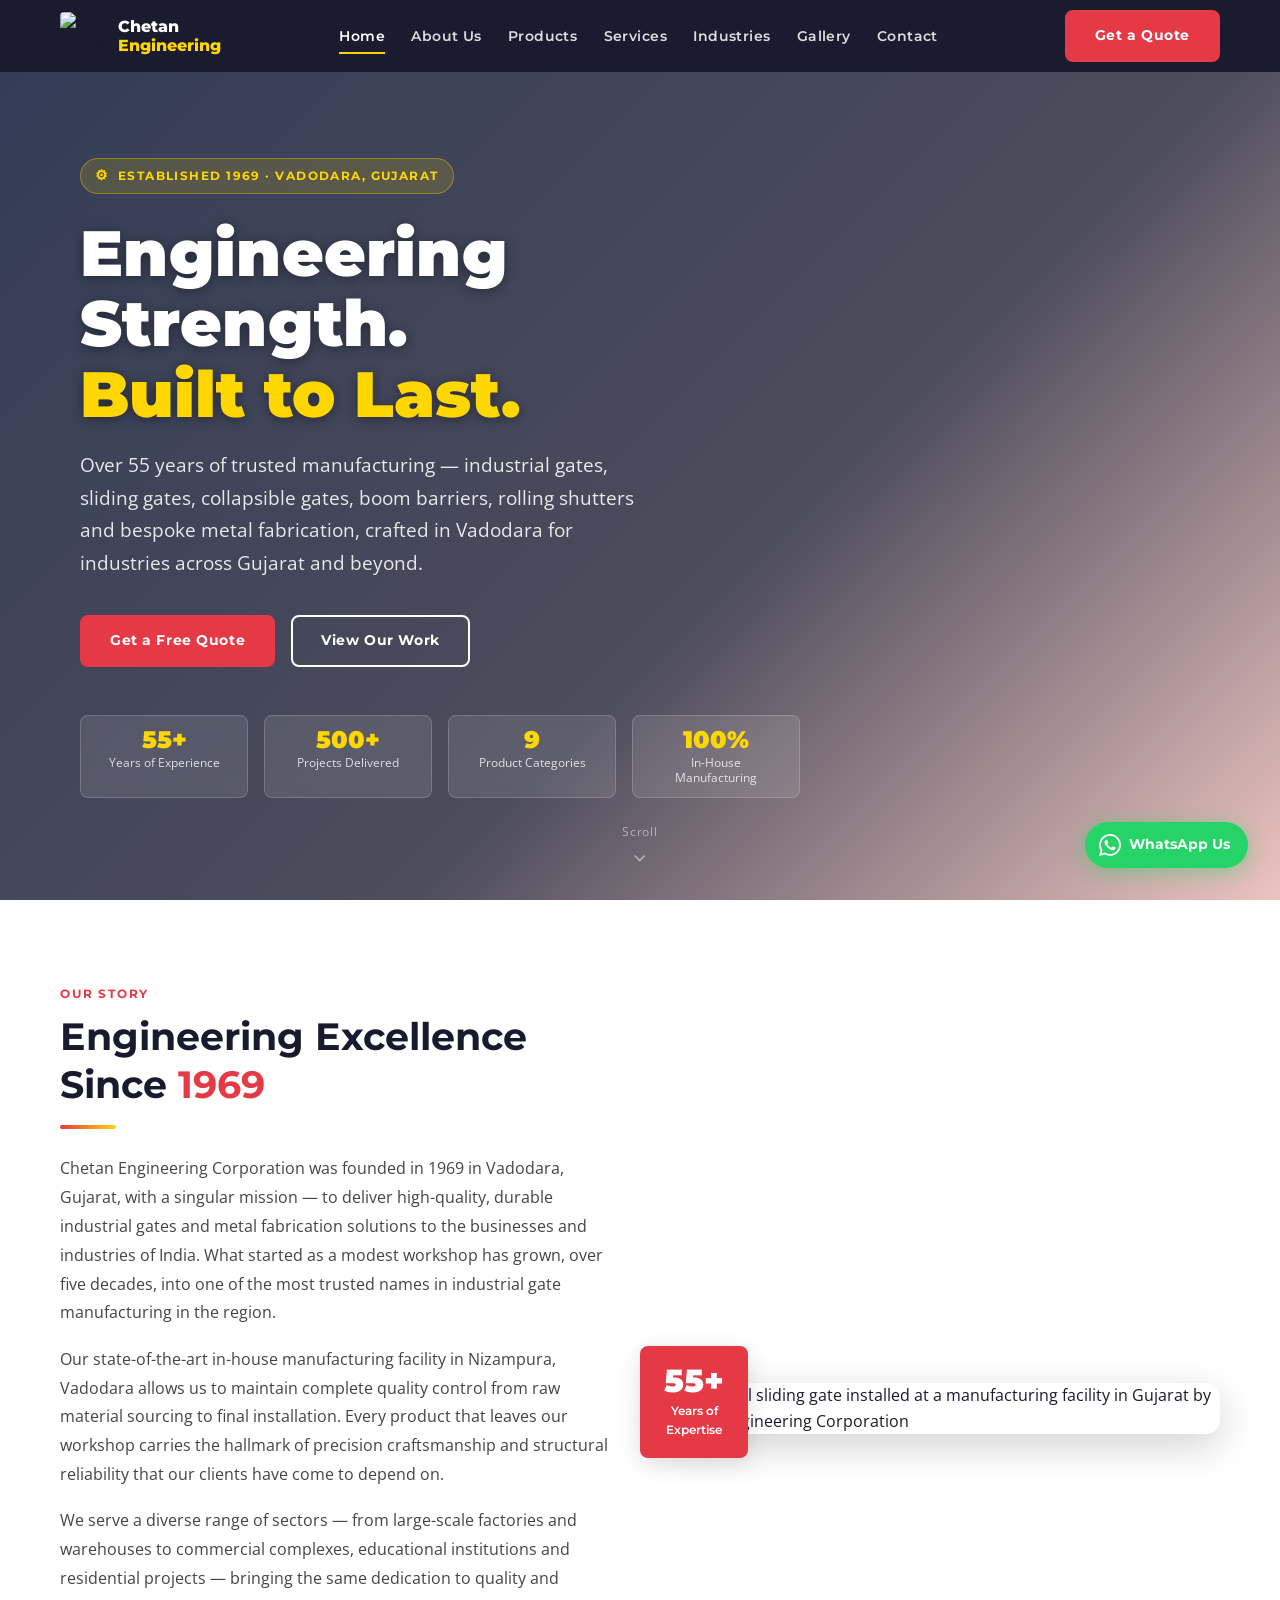
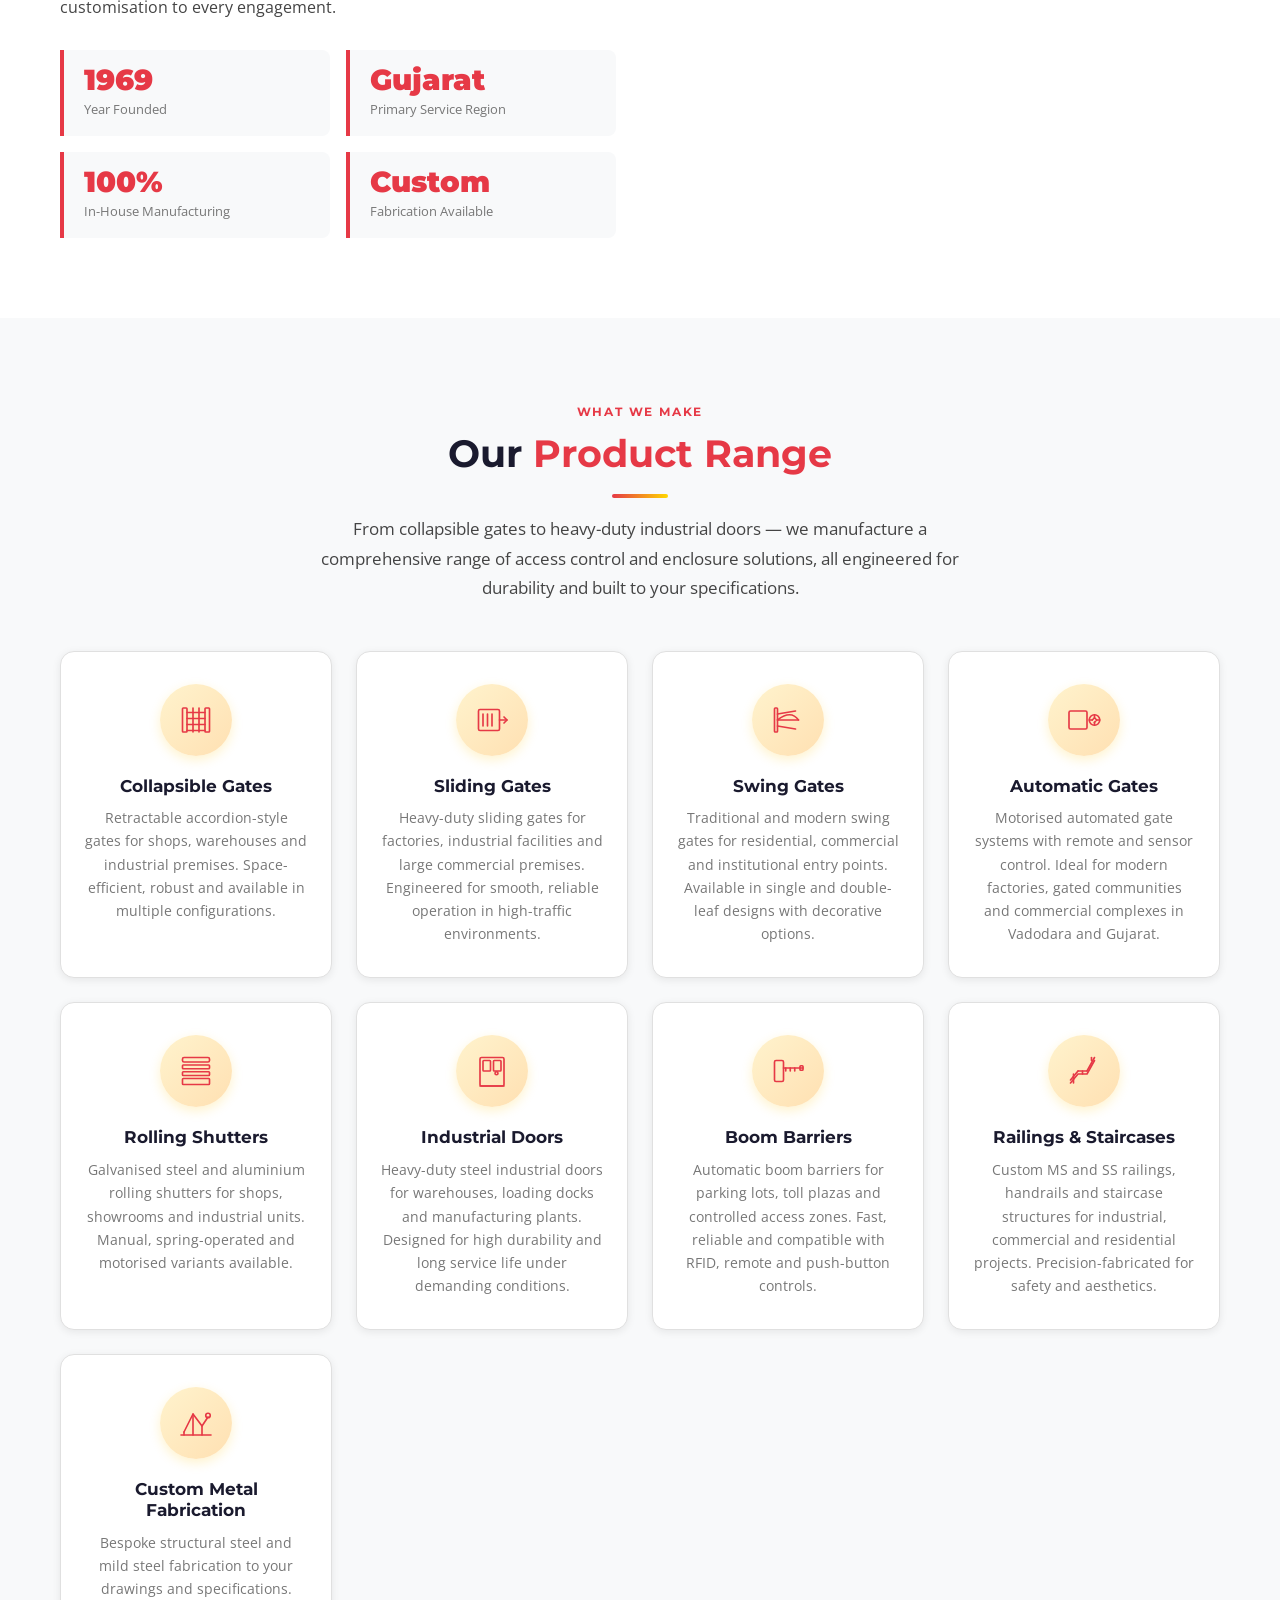
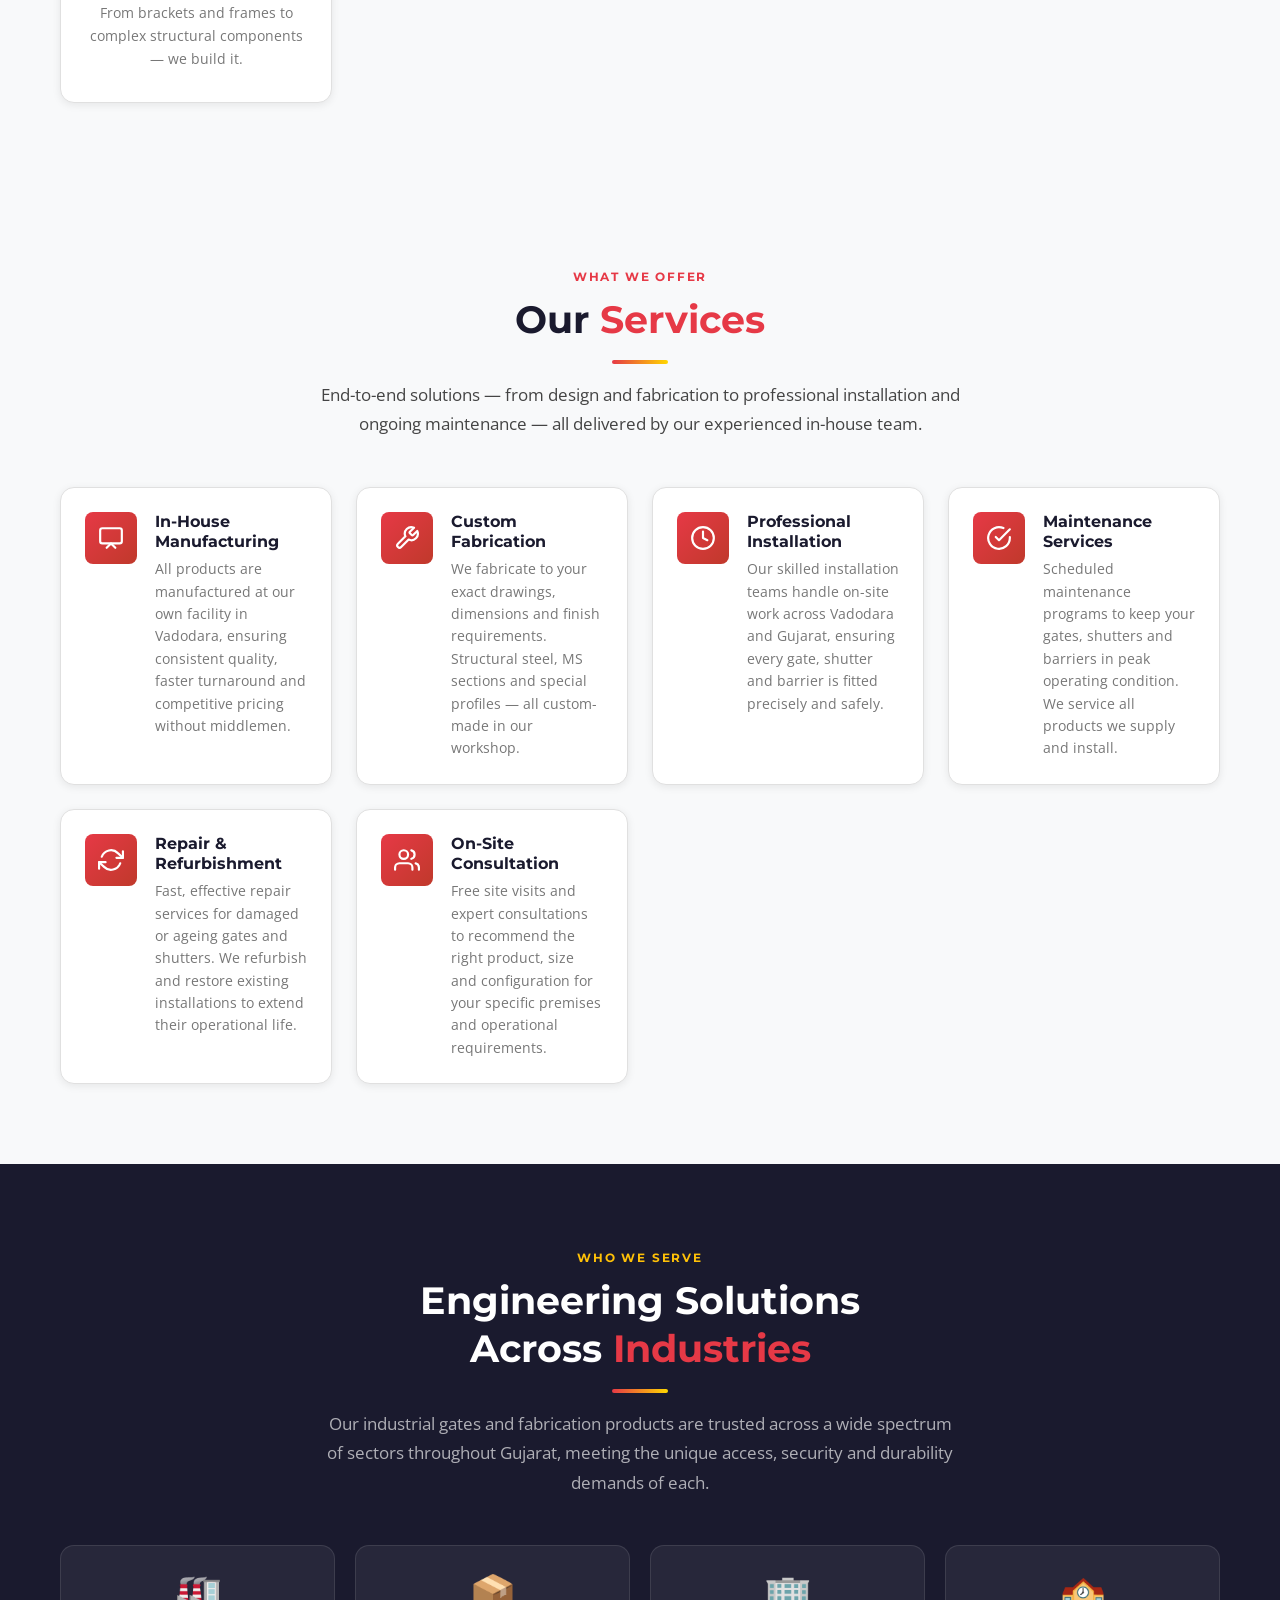
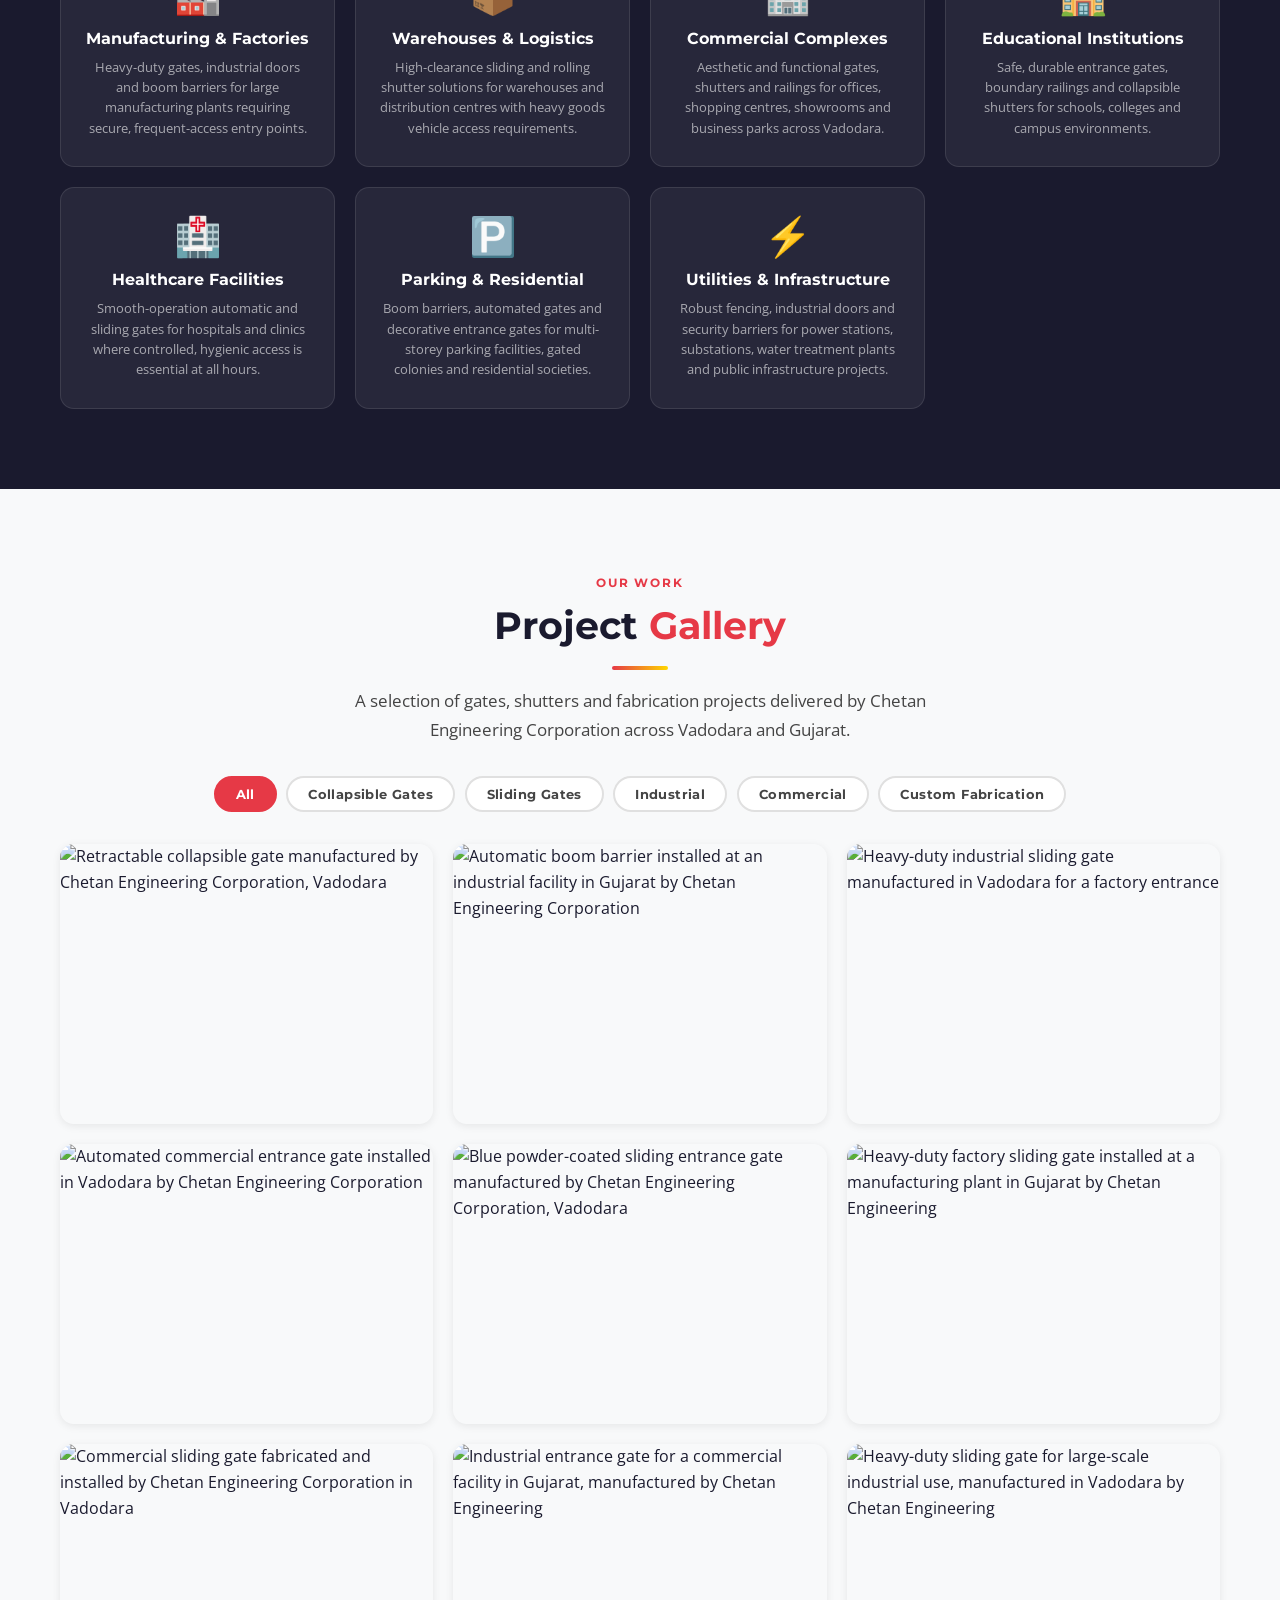
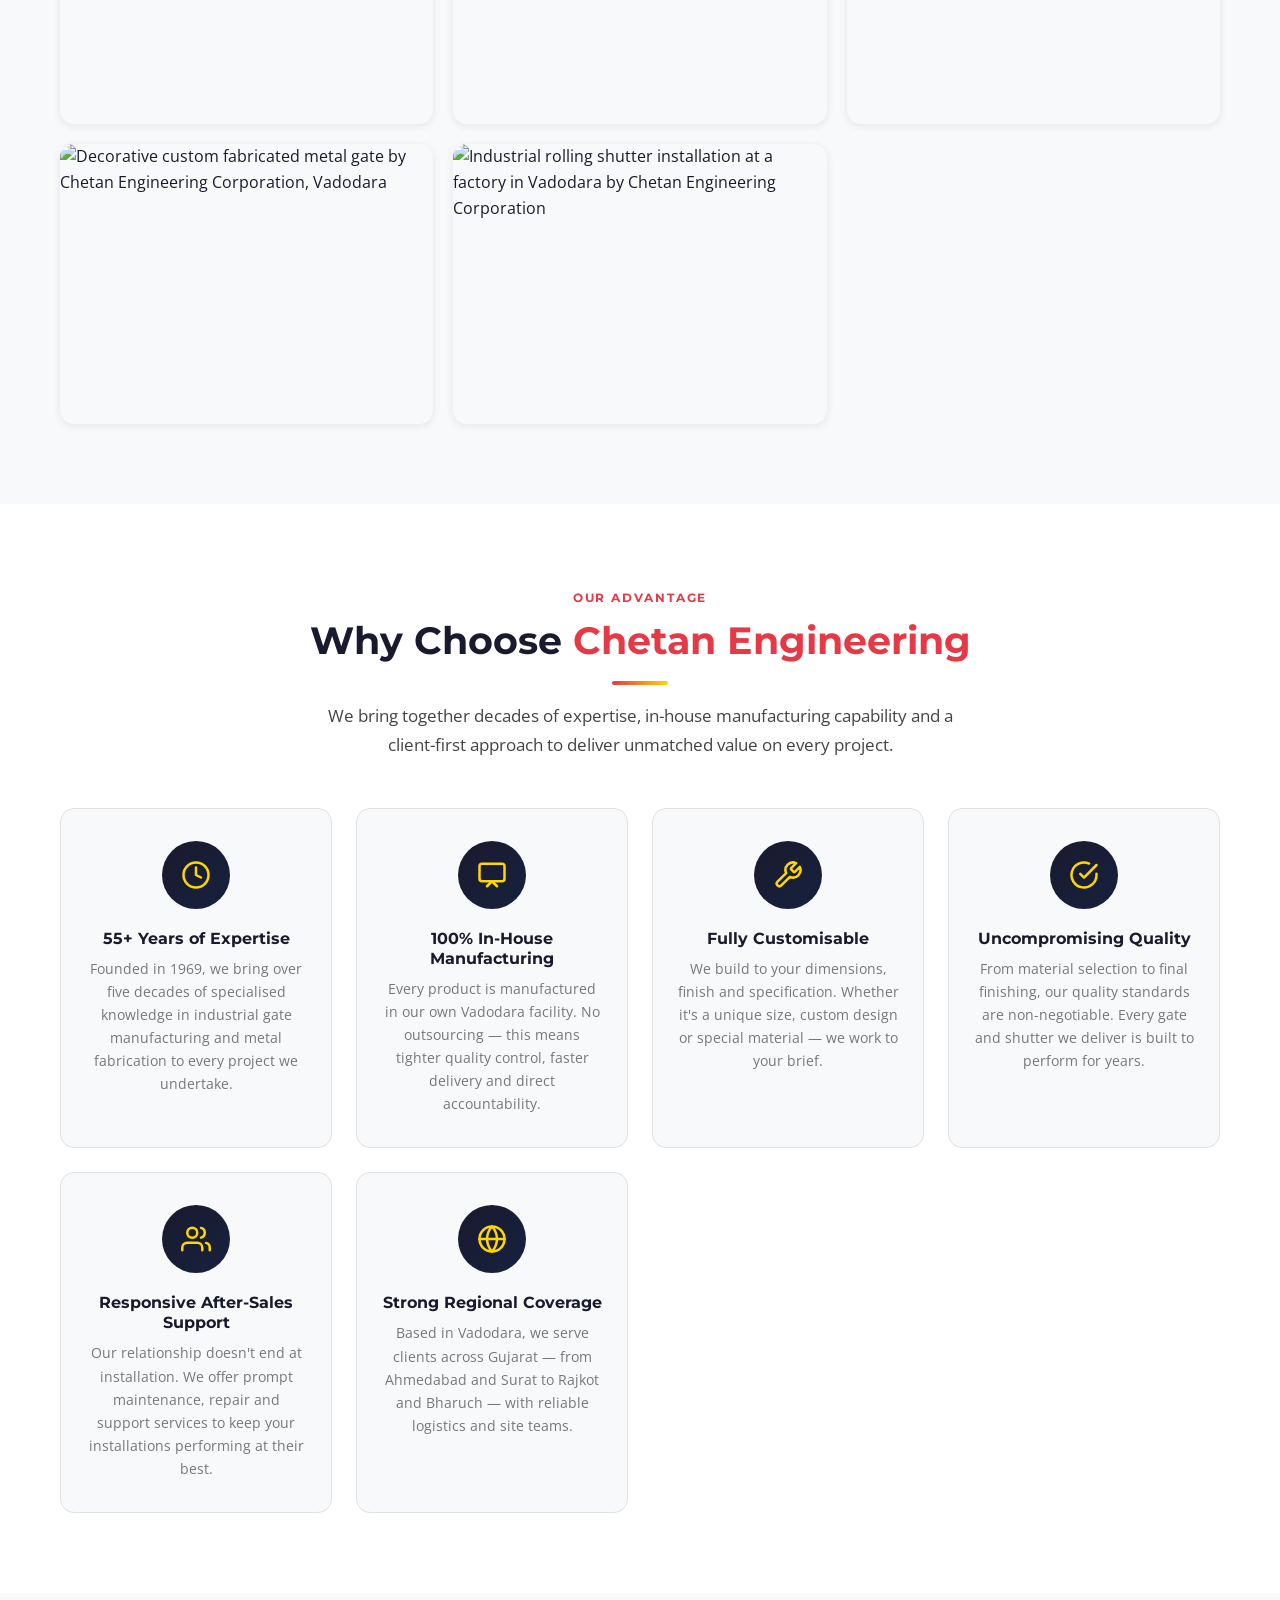
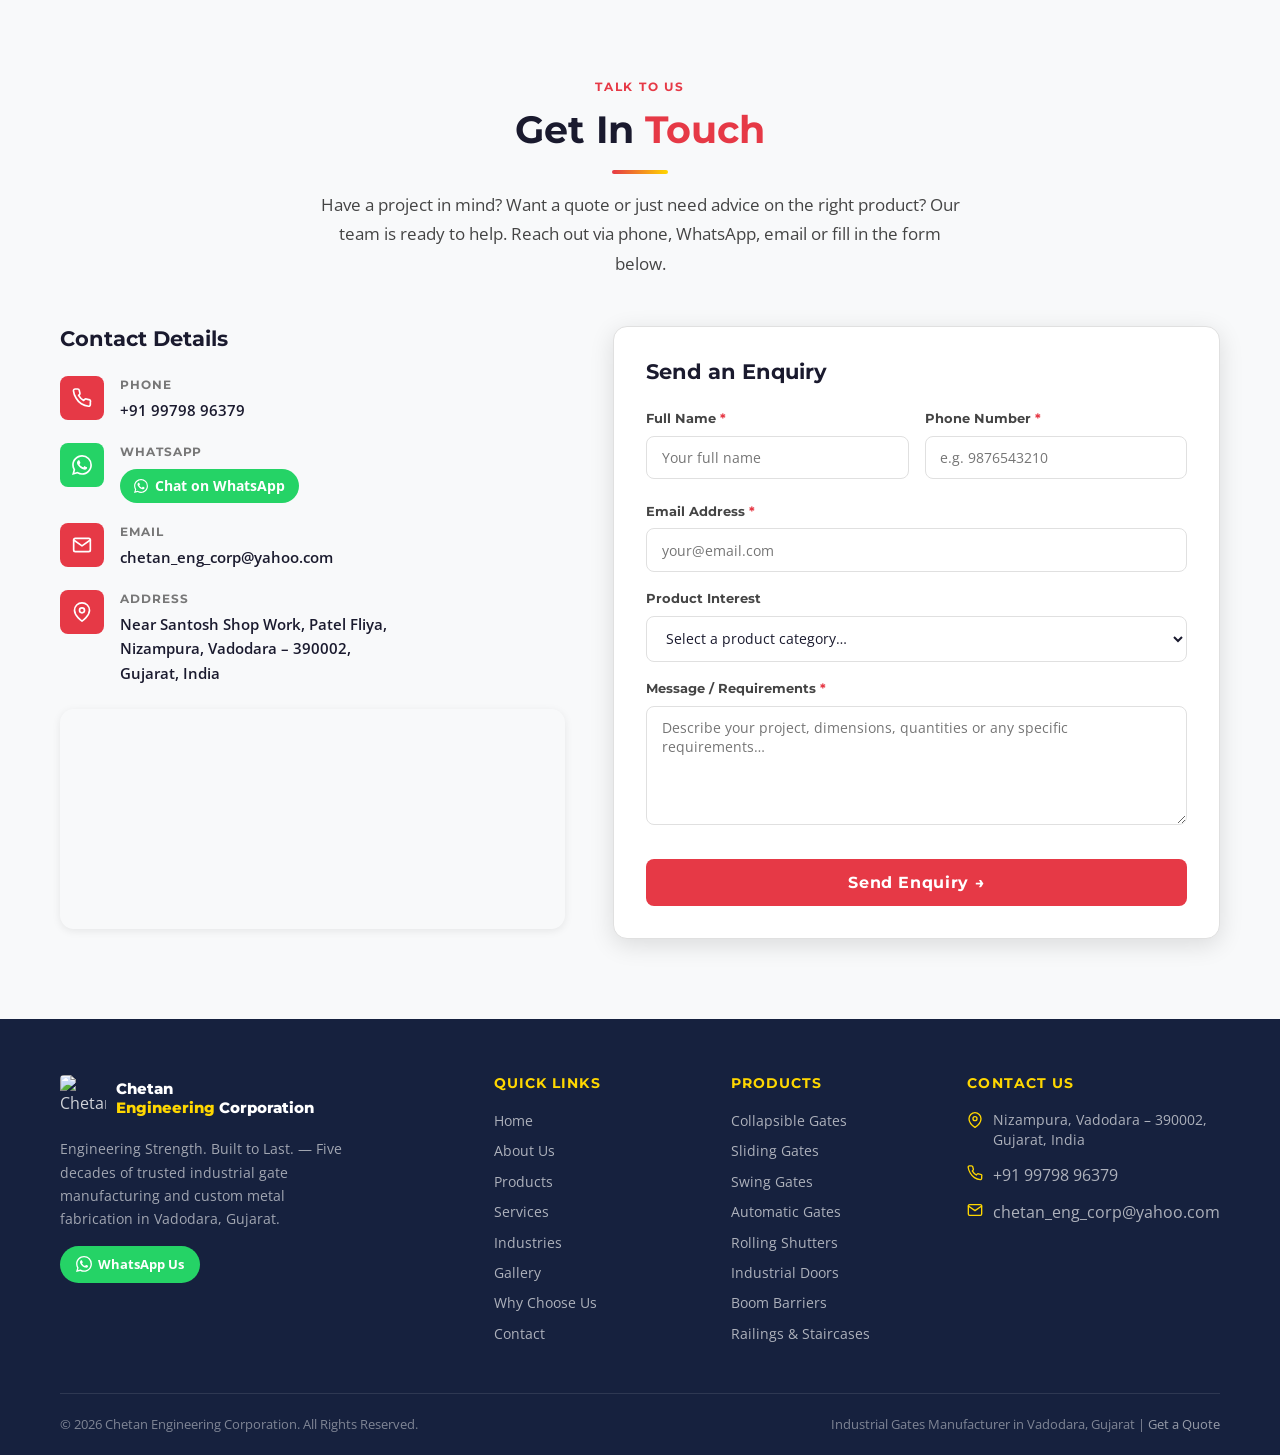
==== index.html @ fd72be56 "Add files via upload" ====
<!DOCTYPE html>
<html lang="en">

<head>
  <meta charset="UTF-8">
  <meta name="viewport" content="width=device-width, initial-scale=1.0">
  <meta http-equiv="X-UA-Compatible" content="IE=edge">

  <!-- Primary SEO -->
  <title>Chetan Engineering Corporation | Industrial Gates Manufacturer in Vadodara, Gujarat</title>
  <meta name="description"
    content="Chetan Engineering Corporation – 55+ years of manufacturing industrial gates, sliding gates, collapsible gates, boom barriers, rolling shutters and custom metal fabrication in Vadodara, Gujarat. Call 9979896379.">
  <meta name="keywords"
    content="Industrial Gates Manufacturer in Vadodara, Sliding Gates Manufacturer in Gujarat, Collapsible Gates Manufacturer, Automatic Gates in Vadodara, Boom Barrier Manufacturer, Metal Fabrication in Vadodara, Rolling Shutter Manufacturer Vadodara, Industrial Door Manufacturer Gujarat, Swing Gate Manufacturer Vadodara">
  <meta name="author" content="Chetan Engineering Corporation">
  <meta name="robots" content="index, follow">
  <meta name="geo.region" content="IN-GJ">
  <meta name="geo.placename" content="Vadodara, Gujarat, India">
  <link rel="canonical" href="https://www.chetanengineering.com/">

  <!-- Open Graph / Social -->
  <meta property="og:type" content="website">
  <meta property="og:url" content="https://www.chetanengineering.com/">
  <meta property="og:title"
    content="Chetan Engineering Corporation | Industrial Gates &amp; Metal Fabrication in Vadodara">
  <meta property="og:description"
    content="55+ years manufacturing industrial gates, sliding gates, collapsible gates, boom barriers and custom fabrication in Vadodara, Gujarat.">
  <meta property="og:image" content="https://www.chetanengineering.com/assets/gallery/03_industrial_sliding_gate.jpg">
  <meta property="og:site_name" content="Chetan Engineering Corporation">
  <meta property="og:locale" content="en_IN">
  <meta name="twitter:card" content="summary_large_image">
  <meta name="twitter:title" content="Chetan Engineering Corporation – Industrial Gates Vadodara">
  <meta name="twitter:description"
    content="55+ years manufacturing industrial gates & custom metal fabrication in Vadodara, Gujarat.">
  <meta name="twitter:image" content="https://www.chetanengineering.com/assets/gallery/03_industrial_sliding_gate.jpg">

  <!-- Favicon -->
  <link rel="icon" type="image/jpeg" href="assets/logo.jpeg">
  <link rel="apple-touch-icon" href="assets/logo.jpeg">

  <!-- Google Fonts -->
  <link rel="preconnect" href="https://fonts.googleapis.com">
  <link rel="preconnect" href="https://fonts.gstatic.com" crossorigin>
  <link
    href="https://fonts.googleapis.com/css2?family=Montserrat:wght@600;700;800;900&family=Open+Sans:wght@400;500;600&display=swap"
    rel="stylesheet">

  <!-- Stylesheet -->
  <link rel="stylesheet" href="styles.css">

  <!-- Local Business JSON-LD Schema -->
  <script type="application/ld+json">
  {
    "@context": "https://schema.org",
    "@type": "LocalBusiness",
    "name": "Chetan Engineering Corporation",
    "url": "https://www.chetanengineering.com",
    "logo": "https://www.chetanengineering.com/assets/logo.jpeg",
    "image": "https://www.chetanengineering.com/assets/gallery/03_industrial_sliding_gate.jpg",
    "description": "Manufacturer of industrial gates, sliding gates, collapsible gates, boom barriers, rolling shutters and custom metal fabrication in Vadodara, Gujarat. Over 55 years of engineering excellence.",
    "telephone": "+919979896379",
    "email": "chetan_eng_corp@yahoo.com",
    "foundingDate": "1969",
    "address": {
      "@type": "PostalAddress",
      "streetAddress": "Near Santosh Shop Work, Patel Fliya, Nizampura",
      "addressLocality": "Vadodara",
      "addressRegion": "Gujarat",
      "postalCode": "390002",
      "addressCountry": "IN"
    },
    "geo": {
      "@type": "GeoCoordinates",
      "latitude": "22.3372",
      "longitude": "73.1942"
    },
    "openingHoursSpecification": {
      "@type": "OpeningHoursSpecification",
      "dayOfWeek": ["Monday","Tuesday","Wednesday","Thursday","Friday","Saturday"],
      "opens": "09:00",
      "closes": "19:00"
    },
    "sameAs": [],
    "hasMap": "https://maps.google.com/?q=Nizampura+Vadodara+Gujarat",
    "priceRange": "₹₹",
    "currenciesAccepted": "INR",
    "paymentAccepted": "Cash, Bank Transfer",
    "areaServed": {
      "@type": "State",
      "name": "Gujarat"
    },
    "keywords": "industrial gates, sliding gates, collapsible gates, boom barriers, rolling shutters, metal fabrication, Vadodara"
  }
  </script>
</head>

<body>

  <!-- ═══════════════════════════════════════════════════════
       NAVBAR
  ═══════════════════════════════════════════════════════ -->
  <nav id="navbar" role="navigation" aria-label="Main navigation">
    <div class="container nav-inner">
      <!-- Logo -->
      <a href="#hero" class="nav-logo" aria-label="Chetan Engineering Corporation – Home">
        <img src="assets/logo.jpeg" alt="Chetan Engineering Corporation Logo" width="48" height="48">
        <span class="nav-logo-text">Chetan<br><span>Engineering</span></span>
      </a>

      <!-- Desktop nav links -->
      <ul class="nav-links" role="list">
        <li><a href="#hero">Home</a></li>
        <li><a href="#about">About Us</a></li>
        <li><a href="#products">Products</a></li>
        <li><a href="#services">Services</a></li>
        <li><a href="#industries">Industries</a></li>
        <li><a href="#gallery">Gallery</a></li>
        <li><a href="#contact">Contact</a></li>
      </ul>

      <!-- CTA + hamburger -->
      <div class="nav-cta">
        <a href="#contact" class="btn btn-primary">Get a Quote</a>
      </div>
      <button class="hamburger" id="hamburger" aria-label="Toggle mobile menu" aria-expanded="false"
        aria-controls="mobile-nav">
        <span></span><span></span><span></span>
      </button>
    </div>
  </nav>

  <!-- Mobile Nav Overlay -->
  <div id="mobile-nav" role="dialog" aria-modal="true" aria-label="Mobile navigation">
    <ul class="nav-links" role="list">
      <li><a href="#hero">Home</a></li>
      <li><a href="#about">About Us</a></li>
      <li><a href="#products">Products</a></li>
      <li><a href="#services">Services</a></li>
      <li><a href="#industries">Industries</a></li>
      <li><a href="#gallery">Gallery</a></li>
      <li><a href="#contact">Contact</a></li>
    </ul>
    <div class="nav-cta">
      <a href="#contact" class="btn btn-primary">Get a Quote</a>
    </div>
  </div>

  <!-- ═══════════════════════════════════════════════════════
       HERO
  ═══════════════════════════════════════════════════════ -->
  <section id="hero" aria-label="Hero banner">
    <div class="hero-bg" role="img" aria-label="Industrial sliding gate manufactured by Chetan Engineering Corporation">
    </div>
    <div class="hero-overlay" aria-hidden="true"></div>
    <div class="container">
      <div class="hero-content">
        <span class="hero-badge">Established 1969 · Vadodara, Gujarat</span>
        <h1 class="hero-title">
          Engineering Strength.<br><span>Built to Last.</span>
        </h1>
        <p class="hero-subtitle">
          Over 55 years of trusted manufacturing — industrial gates, sliding gates, collapsible gates, boom barriers,
          rolling shutters and bespoke metal fabrication, crafted in Vadodara for industries across Gujarat and beyond.
        </p>
        <div class="hero-ctas">
          <a href="#contact" class="btn btn-primary">Get a Free Quote</a>
          <a href="#gallery" class="btn btn-outline">View Our Work</a>
        </div>
        <div class="hero-trust">
          <div class="trust-item">
            <div class="trust-num">55+</div>
            <div class="trust-label">Years of Experience</div>
          </div>
          <div class="trust-item">
            <div class="trust-num">500+</div>
            <div class="trust-label">Projects Delivered</div>
          </div>
          <div class="trust-item">
            <div class="trust-num">9</div>
            <div class="trust-label">Product Categories</div>
          </div>
          <div class="trust-item">
            <div class="trust-num">100%</div>
            <div class="trust-label">In-House Manufacturing</div>
          </div>
        </div>
      </div>
    </div>
    <div class="hero-scroll-hint" aria-hidden="true">
      <span>Scroll</span>
      <svg viewBox="0 0 24 24" fill="none" stroke="currentColor" stroke-width="2" aria-hidden="true">
        <polyline points="6 9 12 15 18 9"></polyline>
      </svg>
    </div>
  </section>

  <!-- ═══════════════════════════════════════════════════════
       ABOUT
  ═══════════════════════════════════════════════════════ -->
  <section id="about" class="section-py" aria-labelledby="about-title">
    <div class="container">
      <div class="about-grid">
        <!-- Text -->
        <div class="about-text fade-in">
          <span class="section-label">Our Story</span>
          <h2 class="section-title" id="about-title">Engineering Excellence<br>Since <span>1969</span></h2>
          <div class="section-divider left"></div>
          <br>
          <p>Chetan Engineering Corporation was founded in 1969 in Vadodara, Gujarat, with a singular mission — to
            deliver high-quality, durable industrial gates and metal fabrication solutions to the businesses and
            industries of India. What started as a modest workshop has grown, over five decades, into one of the most
            trusted names in industrial gate manufacturing in the region.</p>
          <p>Our state-of-the-art in-house manufacturing facility in Nizampura, Vadodara allows us to maintain complete
            quality control from raw material sourcing to final installation. Every product that leaves our workshop
            carries the hallmark of precision craftsmanship and structural reliability that our clients have come to
            depend on.</p>
          <p>We serve a diverse range of sectors — from large-scale factories and warehouses to commercial complexes,
            educational institutions and residential projects — bringing the same dedication to quality and
            customisation to every engagement.</p>
          <div class="about-stats">
            <div class="about-stat">
              <div class="stat-num">1969</div>
              <div class="stat-label">Year Founded</div>
            </div>
            <div class="about-stat">
              <div class="stat-num">Gujarat</div>
              <div class="stat-label">Primary Service Region</div>
            </div>
            <div class="about-stat">
              <div class="stat-num">100%</div>
              <div class="stat-label">In-House Manufacturing</div>
            </div>
            <div class="about-stat">
              <div class="stat-num">Custom</div>
              <div class="stat-label">Fabrication Available</div>
            </div>
          </div>
        </div>

        <!-- Image -->
        <div class="about-image-wrap fade-in fade-in-delay-2">
          <img src="assets/gallery/06_factory_sliding_gate.jpg"
            alt="Industrial sliding gate installed at a manufacturing facility in Gujarat by Chetan Engineering Corporation"
            loading="lazy">
          <div class="about-badge">
            <div class="badge-num">55+</div>
            <div class="badge-text">Years of<br>Expertise</div>
          </div>
        </div>
      </div>
    </div>
  </section>

  <!-- ═══════════════════════════════════════════════════════
       PRODUCTS
  ═══════════════════════════════════════════════════════ -->
  <section id="products" class="section-py" aria-labelledby="products-title">
    <div class="container">
      <div class="text-center fade-in">
        <span class="section-label">What We Make</span>
        <h2 class="section-title" id="products-title">Our <span>Product Range</span></h2>
        <div class="section-divider"></div>
        <p class="section-desc" style="margin-top:1rem;">From collapsible gates to heavy-duty industrial doors — we
          manufacture a comprehensive range of access control and enclosure solutions, all engineered for durability and
          built to your specifications.</p>
      </div>

      <div class="products-grid" role="list">

        <!-- 1 Collapsible Gates -->
        <article class="product-card fade-in" role="listitem">
          <div class="product-icon" aria-hidden="true">
            <svg viewBox="0 0 48 48" fill="none" stroke="currentColor" stroke-width="2.2" stroke-linecap="round"
              stroke-linejoin="round">
              <rect x="6" y="8" width="6" height="32" rx="1" />
              <rect x="36" y="8" width="6" height="32" rx="1" />
              <line x1="12" y1="14" x2="36" y2="14" />
              <line x1="12" y1="22" x2="36" y2="22" />
              <line x1="12" y1="30" x2="36" y2="30" />
              <line x1="12" y1="38" x2="36" y2="38" />
              <line x1="20" y1="8" x2="20" y2="40" />
              <line x1="28" y1="8" x2="28" y2="40" />
            </svg>
          </div>
          <h3>Collapsible Gates</h3>
          <p>Retractable accordion-style gates for shops, warehouses and industrial premises. Space-efficient, robust
            and available in multiple configurations.</p>
        </article>

        <!-- 2 Sliding Gates -->
        <article class="product-card fade-in fade-in-delay-1" role="listitem">
          <div class="product-icon" aria-hidden="true">
            <svg viewBox="0 0 48 48" fill="none" stroke="currentColor" stroke-width="2.2" stroke-linecap="round"
              stroke-linejoin="round">
              <rect x="6" y="10" width="28" height="28" rx="2" />
              <line x1="34" y1="24" x2="44" y2="24" />
              <polyline points="40 20 44 24 40 28" />
              <line x1="12" y1="16" x2="12" y2="32" />
              <line x1="18" y1="16" x2="18" y2="32" />
              <line x1="24" y1="16" x2="24" y2="32" />
            </svg>
          </div>
          <h3>Sliding Gates</h3>
          <p>Heavy-duty sliding gates for factories, industrial facilities and large commercial premises. Engineered for
            smooth, reliable operation in high-traffic environments.</p>
        </article>

        <!-- 3 Swing Gates -->
        <article class="product-card fade-in fade-in-delay-2" role="listitem">
          <div class="product-icon" aria-hidden="true">
            <svg viewBox="0 0 48 48" fill="none" stroke="currentColor" stroke-width="2.2" stroke-linecap="round"
              stroke-linejoin="round">
              <rect x="6" y="8" width="4" height="32" rx="1" />
              <path d="M10 24 Q28 10 38 24" />
              <line x1="10" y1="16" x2="34" y2="12" />
              <line x1="10" y1="24" x2="38" y2="24" />
              <line x1="10" y1="32" x2="34" y2="36" />
            </svg>
          </div>
          <h3>Swing Gates</h3>
          <p>Traditional and modern swing gates for residential, commercial and institutional entry points. Available in
            single and double-leaf designs with decorative options.</p>
        </article>

        <!-- 4 Automatic Gates -->
        <article class="product-card fade-in fade-in-delay-3" role="listitem">
          <div class="product-icon" aria-hidden="true">
            <svg viewBox="0 0 48 48" fill="none" stroke="currentColor" stroke-width="2.2" stroke-linecap="round"
              stroke-linejoin="round">
              <rect x="4" y="12" width="24" height="24" rx="2" />
              <circle cx="38" cy="24" r="7" />
              <polyline points="35 24 38 21 41 24 38 27" />
              <line x1="38" y1="17" x2="38" y2="21" />
              <line x1="38" y1="27" x2="38" y2="31" />
              <line x1="31" y1="24" x2="35" y2="24" />
              <line x1="41" y1="24" x2="45" y2="24" />
            </svg>
          </div>
          <h3>Automatic Gates</h3>
          <p>Motorised automated gate systems with remote and sensor control. Ideal for modern factories, gated
            communities and commercial complexes in Vadodara and Gujarat.</p>
        </article>

        <!-- 5 Rolling Shutters -->
        <article class="product-card fade-in" role="listitem">
          <div class="product-icon" aria-hidden="true">
            <svg viewBox="0 0 48 48" fill="none" stroke="currentColor" stroke-width="2.2" stroke-linecap="round"
              stroke-linejoin="round">
              <rect x="6" y="6" width="36" height="6" rx="2" />
              <rect x="6" y="16" width="36" height="5" rx="1" />
              <rect x="6" y="25" width="36" height="5" rx="1" />
              <rect x="6" y="34" width="36" height="8" rx="1" />
            </svg>
          </div>
          <h3>Rolling Shutters</h3>
          <p>Galvanised steel and aluminium rolling shutters for shops, showrooms and industrial units. Manual,
            spring-operated and motorised variants available.</p>
        </article>

        <!-- 6 Industrial Doors -->
        <article class="product-card fade-in fade-in-delay-1" role="listitem">
          <div class="product-icon" aria-hidden="true">
            <svg viewBox="0 0 48 48" fill="none" stroke="currentColor" stroke-width="2.2" stroke-linecap="round"
              stroke-linejoin="round">
              <rect x="8" y="6" width="32" height="38" rx="2" />
              <rect x="12" y="10" width="10" height="14" rx="1" />
              <rect x="26" y="10" width="10" height="14" rx="1" />
              <circle cx="30" cy="27" r="2" />
              <line x1="8" y1="44" x2="40" y2="44" />
            </svg>
          </div>
          <h3>Industrial Doors</h3>
          <p>Heavy-duty steel industrial doors for warehouses, loading docks and manufacturing plants. Designed for high
            durability and long service life under demanding conditions.</p>
        </article>

        <!-- 7 Boom Barriers -->
        <article class="product-card fade-in fade-in-delay-2" role="listitem">
          <div class="product-icon" aria-hidden="true">
            <svg viewBox="0 0 48 48" fill="none" stroke="currentColor" stroke-width="2.2" stroke-linecap="round"
              stroke-linejoin="round">
              <rect x="6" y="10" width="12" height="28" rx="2" />
              <line x1="18" y1="20" x2="44" y2="20" />
              <rect x="40" y="17" width="4" height="6" rx="1" />
              <line x1="21" y1="20" x2="21" y2="24" />
              <line x1="27" y1="20" x2="27" y2="24" />
              <line x1="33" y1="20" x2="33" y2="24" />
            </svg>
          </div>
          <h3>Boom Barriers</h3>
          <p>Automatic boom barriers for parking lots, toll plazas and controlled access zones. Fast, reliable and
            compatible with RFID, remote and push-button controls.</p>
        </article>

        <!-- 8 Railings & Staircases -->
        <article class="product-card fade-in fade-in-delay-3" role="listitem">
          <div class="product-icon" aria-hidden="true">
            <svg viewBox="0 0 48 48" fill="none" stroke="currentColor" stroke-width="2.2" stroke-linecap="round"
              stroke-linejoin="round">
              <polyline points="6 40 16 28 28 28 38 10" />
              <line x1="6" y1="36" x2="16" y2="24" />
              <line x1="16" y1="24" x2="28" y2="24" />
              <line x1="28" y1="24" x2="38" y2="6" />
              <line x1="10" y1="40" x2="10" y2="28" />
              <line x1="22" y1="28" x2="22" y2="24" />
              <line x1="34" y1="10" x2="34" y2="6" />
            </svg>
          </div>
          <h3>Railings &amp; Staircases</h3>
          <p>Custom MS and SS railings, handrails and staircase structures for industrial, commercial and residential
            projects. Precision-fabricated for safety and aesthetics.</p>
        </article>

        <!-- 9 Custom Metal Fabrication -->
        <article class="product-card fade-in fade-in-delay-4" role="listitem">
          <div class="product-icon" aria-hidden="true">
            <svg viewBox="0 0 48 48" fill="none" stroke="currentColor" stroke-width="2.2" stroke-linecap="round"
              stroke-linejoin="round">
              <path d="M8 36 L20 12 L32 28 L40 16" />
              <circle cx="40" cy="14" r="3" />
              <line x1="4" y1="40" x2="44" y2="40" />
              <line x1="8" y1="40" x2="8" y2="36" />
              <line x1="20" y1="40" x2="20" y2="12" />
              <line x1="32" y1="40" x2="32" y2="28" />
            </svg>
          </div>
          <h3>Custom Metal Fabrication</h3>
          <p>Bespoke structural steel and mild steel fabrication to your drawings and specifications. From brackets and
            frames to complex structural components — we build it.</p>
        </article>

      </div>
    </div>
  </section>

  <!-- ═══════════════════════════════════════════════════════
       SERVICES
  ═══════════════════════════════════════════════════════ -->
  <section id="services" class="section-py bg-light" aria-labelledby="services-title">
    <div class="container">
      <div class="text-center fade-in">
        <span class="section-label">What We Offer</span>
        <h2 class="section-title" id="services-title">Our <span>Services</span></h2>
        <div class="section-divider"></div>
        <p class="section-desc" style="margin-top:1rem;">End-to-end solutions — from design and fabrication to
          professional installation and ongoing maintenance — all delivered by our experienced in-house team.</p>
      </div>

      <div class="services-grid">

        <div class="service-card fade-in">
          <div class="service-icon" aria-hidden="true">
            <svg viewBox="0 0 24 24" fill="none" stroke="currentColor" stroke-width="2" stroke-linecap="round"
              stroke-linejoin="round">
              <rect x="2" y="3" width="20" height="14" rx="2" />
              <polyline points="8 21 12 17 16 21" />
            </svg>
          </div>
          <div class="service-info">
            <h3>In-House Manufacturing</h3>
            <p>All products are manufactured at our own facility in Vadodara, ensuring consistent quality, faster
              turnaround and competitive pricing without middlemen.</p>
          </div>
        </div>

        <div class="service-card fade-in fade-in-delay-1">
          <div class="service-icon" aria-hidden="true">
            <svg viewBox="0 0 24 24" fill="none" stroke="currentColor" stroke-width="2" stroke-linecap="round"
              stroke-linejoin="round">
              <path
                d="M14.7 6.3a1 1 0 0 0 0 1.4l1.6 1.6a1 1 0 0 0 1.4 0l3.77-3.77a6 6 0 0 1-7.94 7.94l-6.91 6.91a2.12 2.12 0 0 1-3-3l6.91-6.91a6 6 0 0 1 7.94-7.94l-3.76 3.76z" />
            </svg>
          </div>
          <div class="service-info">
            <h3>Custom Fabrication</h3>
            <p>We fabricate to your exact drawings, dimensions and finish requirements. Structural steel, MS sections
              and special profiles — all custom-made in our workshop.</p>
          </div>
        </div>

        <div class="service-card fade-in fade-in-delay-2">
          <div class="service-icon" aria-hidden="true">
            <svg viewBox="0 0 24 24" fill="none" stroke="currentColor" stroke-width="2" stroke-linecap="round"
              stroke-linejoin="round">
              <circle cx="12" cy="12" r="10" />
              <polyline points="12 6 12 12 16 14" />
            </svg>
          </div>
          <div class="service-info">
            <h3>Professional Installation</h3>
            <p>Our skilled installation teams handle on-site work across Vadodara and Gujarat, ensuring every gate,
              shutter and barrier is fitted precisely and safely.</p>
          </div>
        </div>

        <div class="service-card fade-in fade-in-delay-3">
          <div class="service-icon" aria-hidden="true">
            <svg viewBox="0 0 24 24" fill="none" stroke="currentColor" stroke-width="2" stroke-linecap="round"
              stroke-linejoin="round">
              <path d="M22 11.08V12a10 10 0 1 1-5.93-9.14" />
              <polyline points="22 4 12 14.01 9 11.01" />
            </svg>
          </div>
          <div class="service-info">
            <h3>Maintenance Services</h3>
            <p>Scheduled maintenance programs to keep your gates, shutters and barriers in peak operating condition. We
              service all products we supply and install.</p>
          </div>
        </div>

        <div class="service-card fade-in">
          <div class="service-icon" aria-hidden="true">
            <svg viewBox="0 0 24 24" fill="none" stroke="currentColor" stroke-width="2" stroke-linecap="round"
              stroke-linejoin="round">
              <polyline points="23 4 23 10 17 10" />
              <polyline points="1 20 1 14 7 14" />
              <path d="M3.51 9a9 9 0 0 1 14.85-3.36L23 10M1 14l4.64 4.36A9 9 0 0 0 20.49 15" />
            </svg>
          </div>
          <div class="service-info">
            <h3>Repair &amp; Refurbishment</h3>
            <p>Fast, effective repair services for damaged or ageing gates and shutters. We refurbish and restore
              existing installations to extend their operational life.</p>
          </div>
        </div>

        <div class="service-card fade-in fade-in-delay-1">
          <div class="service-icon" aria-hidden="true">
            <svg viewBox="0 0 24 24" fill="none" stroke="currentColor" stroke-width="2" stroke-linecap="round"
              stroke-linejoin="round">
              <path d="M17 21v-2a4 4 0 0 0-4-4H5a4 4 0 0 0-4 4v2" />
              <circle cx="9" cy="7" r="4" />
              <path d="M23 21v-2a4 4 0 0 0-3-3.87" />
              <path d="M16 3.13a4 4 0 0 1 0 7.75" />
            </svg>
          </div>
          <div class="service-info">
            <h3>On-Site Consultation</h3>
            <p>Free site visits and expert consultations to recommend the right product, size and configuration for your
              specific premises and operational requirements.</p>
          </div>
        </div>

      </div>
    </div>
  </section>

  <!-- ═══════════════════════════════════════════════════════
       INDUSTRIES
  ═══════════════════════════════════════════════════════ -->
  <section id="industries" class="section-py bg-dark" aria-labelledby="industries-title">
    <div class="container">
      <div class="text-center fade-in">
        <span class="section-label" style="color: var(--yellow-dark);">Who We Serve</span>
        <h2 class="section-title" id="industries-title" style="color:#fff;">Engineering Solutions<br>Across
          <span>Industries</span>
        </h2>
        <div class="section-divider"></div>
        <p class="section-desc" style="margin-top:1rem; color:rgba(255,255,255,.65);">Our industrial gates and
          fabrication products are trusted across a wide spectrum of sectors throughout Gujarat, meeting the unique
          access, security and durability demands of each.</p>
      </div>

      <div class="industries-grid" role="list">

        <article class="industry-card fade-in" role="listitem">
          <span class="industry-emoji" aria-hidden="true">🏭</span>
          <h3>Manufacturing &amp; Factories</h3>
          <p>Heavy-duty gates, industrial doors and boom barriers for large manufacturing plants requiring secure,
            frequent-access entry points.</p>
        </article>

        <article class="industry-card fade-in fade-in-delay-1" role="listitem">
          <span class="industry-emoji" aria-hidden="true">📦</span>
          <h3>Warehouses &amp; Logistics</h3>
          <p>High-clearance sliding and rolling shutter solutions for warehouses and distribution centres with heavy
            goods vehicle access requirements.</p>
        </article>

        <article class="industry-card fade-in fade-in-delay-2" role="listitem">
          <span class="industry-emoji" aria-hidden="true">🏢</span>
          <h3>Commercial Complexes</h3>
          <p>Aesthetic and functional gates, shutters and railings for offices, shopping centres, showrooms and business
            parks across Vadodara.</p>
        </article>

        <article class="industry-card fade-in fade-in-delay-3" role="listitem">
          <span class="industry-emoji" aria-hidden="true">🏫</span>
          <h3>Educational Institutions</h3>
          <p>Safe, durable entrance gates, boundary railings and collapsible shutters for schools, colleges and campus
            environments.</p>
        </article>

        <article class="industry-card fade-in" role="listitem">
          <span class="industry-emoji" aria-hidden="true">🏥</span>
          <h3>Healthcare Facilities</h3>
          <p>Smooth-operation automatic and sliding gates for hospitals and clinics where controlled, hygienic access is
            essential at all hours.</p>
        </article>

        <article class="industry-card fade-in fade-in-delay-1" role="listitem">
          <span class="industry-emoji" aria-hidden="true">🅿️</span>
          <h3>Parking &amp; Residential</h3>
          <p>Boom barriers, automated gates and decorative entrance gates for multi-storey parking facilities, gated
            colonies and residential societies.</p>
        </article>

        <article class="industry-card fade-in fade-in-delay-2" role="listitem">
          <span class="industry-emoji" aria-hidden="true">⚡</span>
          <h3>Utilities &amp; Infrastructure</h3>
          <p>Robust fencing, industrial doors and security barriers for power stations, substations, water treatment
            plants and public infrastructure projects.</p>
        </article>

      </div>
    </div>
  </section>

  <!-- ═══════════════════════════════════════════════════════
       GALLERY
  ═══════════════════════════════════════════════════════ -->
  <section id="gallery" class="section-py" aria-labelledby="gallery-title">
    <div class="container">
      <div class="text-center fade-in">
        <span class="section-label">Our Work</span>
        <h2 class="section-title" id="gallery-title">Project <span>Gallery</span></h2>
        <div class="section-divider"></div>
        <p class="section-desc" style="margin-top:1rem;">A selection of gates, shutters and fabrication projects
          delivered by Chetan Engineering Corporation across Vadodara and Gujarat.</p>
      </div>

      <!-- Filter Buttons -->
      <div class="gallery-filters" role="group" aria-label="Gallery filter buttons">
        <button class="filter-btn active" data-filter="all">All</button>
        <button class="filter-btn" data-filter="collapsible">Collapsible Gates</button>
        <button class="filter-btn" data-filter="sliding">Sliding Gates</button>
        <button class="filter-btn" data-filter="industrial">Industrial</button>
        <button class="filter-btn" data-filter="commercial">Commercial</button>
        <button class="filter-btn" data-filter="custom">Custom Fabrication</button>
      </div>

      <!-- Gallery Grid -->
      <div class="gallery-grid" role="list" aria-label="Project gallery images">

        <!-- 01 Collapsible Gate -->
        <figure class="gallery-item" data-category="collapsible" role="listitem" tabindex="0"
          aria-label="Retractable collapsible gate – click to enlarge">
          <img src="assets/gallery/01_retractable_-_collapsible_gate.jpg"
            alt="Retractable collapsible gate manufactured by Chetan Engineering Corporation, Vadodara" loading="lazy">
          <figcaption class="gallery-overlay" aria-hidden="true">
            <div class="gallery-overlay-text">
              <div class="cat-label">Collapsible Gates</div>
              <h4>Retractable Collapsible Gate</h4>
            </div>
          </figcaption>
          <div class="gallery-zoom-icon" aria-hidden="true">
            <svg width="16" height="16" viewBox="0 0 24 24" fill="none" stroke="currentColor" stroke-width="2.5"
              stroke-linecap="round" stroke-linejoin="round">
              <circle cx="11" cy="11" r="8" />
              <line x1="21" y1="21" x2="16.65" y2="16.65" />
              <line x1="11" y1="8" x2="11" y2="14" />
              <line x1="8" y1="11" x2="14" y2="11" />
            </svg>
          </div>
        </figure>

        <!-- 02 Boom Barrier -->
        <figure class="gallery-item" data-category="industrial" role="listitem" tabindex="0"
          aria-label="Automatic boom barrier – click to enlarge">
          <img src="assets/gallery/02_automatic_boom_barrier.jpg"
            alt="Automatic boom barrier installed at an industrial facility in Gujarat by Chetan Engineering Corporation"
            loading="lazy">
          <figcaption class="gallery-overlay" aria-hidden="true">
            <div class="gallery-overlay-text">
              <div class="cat-label">Industrial</div>
              <h4>Automatic Boom Barrier</h4>
            </div>
          </figcaption>
          <div class="gallery-zoom-icon" aria-hidden="true">
            <svg width="16" height="16" viewBox="0 0 24 24" fill="none" stroke="currentColor" stroke-width="2.5"
              stroke-linecap="round" stroke-linejoin="round">
              <circle cx="11" cy="11" r="8" />
              <line x1="21" y1="21" x2="16.65" y2="16.65" />
              <line x1="11" y1="8" x2="11" y2="14" />
              <line x1="8" y1="11" x2="14" y2="11" />
            </svg>
          </div>
        </figure>

        <!-- 03 Industrial Sliding Gate -->
        <figure class="gallery-item" data-category="sliding" role="listitem" tabindex="0"
          aria-label="Industrial sliding gate – click to enlarge">
          <img src="assets/gallery/03_industrial_sliding_gate.jpg"
            alt="Heavy-duty industrial sliding gate manufactured in Vadodara for a factory entrance" loading="lazy">
          <figcaption class="gallery-overlay" aria-hidden="true">
            <div class="gallery-overlay-text">
              <div class="cat-label">Sliding Gates</div>
              <h4>Industrial Sliding Gate</h4>
            </div>
          </figcaption>
          <div class="gallery-zoom-icon" aria-hidden="true">
            <svg width="16" height="16" viewBox="0 0 24 24" fill="none" stroke="currentColor" stroke-width="2.5"
              stroke-linecap="round" stroke-linejoin="round">
              <circle cx="11" cy="11" r="8" />
              <line x1="21" y1="21" x2="16.65" y2="16.65" />
              <line x1="11" y1="8" x2="11" y2="14" />
              <line x1="8" y1="11" x2="14" y2="11" />
            </svg>
          </div>
        </figure>

        <!-- 04 Automated Entrance Gate -->
        <figure class="gallery-item" data-category="commercial" role="listitem" tabindex="0"
          aria-label="Automated entrance gate – click to enlarge">
          <img src="assets/gallery/04_automated_entrance_gate.jpg"
            alt="Automated commercial entrance gate installed in Vadodara by Chetan Engineering Corporation"
            loading="lazy">
          <figcaption class="gallery-overlay" aria-hidden="true">
            <div class="gallery-overlay-text">
              <div class="cat-label">Commercial</div>
              <h4>Automated Entrance Gate</h4>
            </div>
          </figcaption>
          <div class="gallery-zoom-icon" aria-hidden="true">
            <svg width="16" height="16" viewBox="0 0 24 24" fill="none" stroke="currentColor" stroke-width="2.5"
              stroke-linecap="round" stroke-linejoin="round">
              <circle cx="11" cy="11" r="8" />
              <line x1="21" y1="21" x2="16.65" y2="16.65" />
              <line x1="11" y1="8" x2="11" y2="14" />
              <line x1="8" y1="11" x2="14" y2="11" />
            </svg>
          </div>
        </figure>

        <!-- 05 Blue Sliding Entrance Gate -->
        <figure class="gallery-item" data-category="sliding" role="listitem" tabindex="0"
          aria-label="Blue sliding entrance gate – click to enlarge">
          <img src="assets/gallery/05_blue_sliding_entrance_gate.jpg"
            alt="Blue powder-coated sliding entrance gate manufactured by Chetan Engineering Corporation, Vadodara"
            loading="lazy">
          <figcaption class="gallery-overlay" aria-hidden="true">
            <div class="gallery-overlay-text">
              <div class="cat-label">Sliding Gates</div>
              <h4>Blue Sliding Entrance Gate</h4>
            </div>
          </figcaption>
          <div class="gallery-zoom-icon" aria-hidden="true">
            <svg width="16" height="16" viewBox="0 0 24 24" fill="none" stroke="currentColor" stroke-width="2.5"
              stroke-linecap="round" stroke-linejoin="round">
              <circle cx="11" cy="11" r="8" />
              <line x1="21" y1="21" x2="16.65" y2="16.65" />
              <line x1="11" y1="8" x2="11" y2="14" />
              <line x1="8" y1="11" x2="14" y2="11" />
            </svg>
          </div>
        </figure>

        <!-- 06 Factory Sliding Gate -->
        <figure class="gallery-item" data-category="sliding" role="listitem" tabindex="0"
          aria-label="Factory sliding gate – click to enlarge">
          <img src="assets/gallery/06_factory_sliding_gate.jpg"
            alt="Heavy-duty factory sliding gate installed at a manufacturing plant in Gujarat by Chetan Engineering"
            loading="lazy">
          <figcaption class="gallery-overlay" aria-hidden="true">
            <div class="gallery-overlay-text">
              <div class="cat-label">Sliding Gates</div>
              <h4>Factory Sliding Gate</h4>
            </div>
          </figcaption>
          <div class="gallery-zoom-icon" aria-hidden="true">
            <svg width="16" height="16" viewBox="0 0 24 24" fill="none" stroke="currentColor" stroke-width="2.5"
              stroke-linecap="round" stroke-linejoin="round">
              <circle cx="11" cy="11" r="8" />
              <line x1="21" y1="21" x2="16.65" y2="16.65" />
              <line x1="11" y1="8" x2="11" y2="14" />
              <line x1="8" y1="11" x2="14" y2="11" />
            </svg>
          </div>
        </figure>

        <!-- 07 Commercial Sliding Gate -->
        <figure class="gallery-item" data-category="sliding" role="listitem" tabindex="0"
          aria-label="Commercial sliding gate – click to enlarge">
          <img src="assets/gallery/07_commercial_sliding_gate.jpg"
            alt="Commercial sliding gate fabricated and installed by Chetan Engineering Corporation in Vadodara"
            loading="lazy">
          <figcaption class="gallery-overlay" aria-hidden="true">
            <div class="gallery-overlay-text">
              <div class="cat-label">Sliding Gates</div>
              <h4>Commercial Sliding Gate</h4>
            </div>
          </figcaption>
          <div class="gallery-zoom-icon" aria-hidden="true">
            <svg width="16" height="16" viewBox="0 0 24 24" fill="none" stroke="currentColor" stroke-width="2.5"
              stroke-linecap="round" stroke-linejoin="round">
              <circle cx="11" cy="11" r="8" />
              <line x1="21" y1="21" x2="16.65" y2="16.65" />
              <line x1="11" y1="8" x2="11" y2="14" />
              <line x1="8" y1="11" x2="14" y2="11" />
            </svg>
          </div>
        </figure>

        <!-- 08 Industrial Entrance Gate -->
        <figure class="gallery-item" data-category="commercial" role="listitem" tabindex="0"
          aria-label="Industrial entrance gate – click to enlarge">
          <img src="assets/gallery/08_industrial_entrance_gate.jpg"
            alt="Industrial entrance gate for a commercial facility in Gujarat, manufactured by Chetan Engineering"
            loading="lazy">
          <figcaption class="gallery-overlay" aria-hidden="true">
            <div class="gallery-overlay-text">
              <div class="cat-label">Commercial</div>
              <h4>Industrial Entrance Gate</h4>
            </div>
          </figcaption>
          <div class="gallery-zoom-icon" aria-hidden="true">
            <svg width="16" height="16" viewBox="0 0 24 24" fill="none" stroke="currentColor" stroke-width="2.5"
              stroke-linecap="round" stroke-linejoin="round">
              <circle cx="11" cy="11" r="8" />
              <line x1="21" y1="21" x2="16.65" y2="16.65" />
              <line x1="11" y1="8" x2="11" y2="14" />
              <line x1="8" y1="11" x2="14" y2="11" />
            </svg>
          </div>
        </figure>

        <!-- 09 Heavy-Duty Sliding Gate -->
        <figure class="gallery-item" data-category="sliding" role="listitem" tabindex="0"
          aria-label="Heavy-duty sliding gate – click to enlarge">
          <img src="assets/gallery/09_heavy-duty_sliding_gate.jpg"
            alt="Heavy-duty sliding gate for large-scale industrial use, manufactured in Vadodara by Chetan Engineering"
            loading="lazy">
          <figcaption class="gallery-overlay" aria-hidden="true">
            <div class="gallery-overlay-text">
              <div class="cat-label">Sliding Gates</div>
              <h4>Heavy-Duty Sliding Gate</h4>
            </div>
          </figcaption>
          <div class="gallery-zoom-icon" aria-hidden="true">
            <svg width="16" height="16" viewBox="0 0 24 24" fill="none" stroke="currentColor" stroke-width="2.5"
              stroke-linecap="round" stroke-linejoin="round">
              <circle cx="11" cy="11" r="8" />
              <line x1="21" y1="21" x2="16.65" y2="16.65" />
              <line x1="11" y1="8" x2="11" y2="14" />
              <line x1="8" y1="11" x2="14" y2="11" />
            </svg>
          </div>
        </figure>

        <!-- 10 Decorative Custom Gate -->
        <figure class="gallery-item" data-category="custom" role="listitem" tabindex="0"
          aria-label="Decorative custom fabricated gate – click to enlarge">
          <img src="assets/gallery/10_decorative_custom_gate.jpg"
            alt="Decorative custom fabricated metal gate by Chetan Engineering Corporation, Vadodara" loading="lazy">
          <figcaption class="gallery-overlay" aria-hidden="true">
            <div class="gallery-overlay-text">
              <div class="cat-label">Custom Fabrication</div>
              <h4>Decorative Custom Gate</h4>
            </div>
          </figcaption>
          <div class="gallery-zoom-icon" aria-hidden="true">
            <svg width="16" height="16" viewBox="0 0 24 24" fill="none" stroke="currentColor" stroke-width="2.5"
              stroke-linecap="round" stroke-linejoin="round">
              <circle cx="11" cy="11" r="8" />
              <line x1="21" y1="21" x2="16.65" y2="16.65" />
              <line x1="11" y1="8" x2="11" y2="14" />
              <line x1="8" y1="11" x2="14" y2="11" />
            </svg>
          </div>
        </figure>

        <!-- 11 Industrial Shutter -->
        <figure class="gallery-item" data-category="industrial" role="listitem" tabindex="0"
          aria-label="Industrial shutter installation – click to enlarge">
          <img src="assets/gallery/11_industrial_shutter_installation.jpg"
            alt="Industrial rolling shutter installation at a factory in Vadodara by Chetan Engineering Corporation"
            loading="lazy">
          <figcaption class="gallery-overlay" aria-hidden="true">
            <div class="gallery-overlay-text">
              <div class="cat-label">Industrial</div>
              <h4>Industrial Shutter Installation</h4>
            </div>
          </figcaption>
          <div class="gallery-zoom-icon" aria-hidden="true">
            <svg width="16" height="16" viewBox="0 0 24 24" fill="none" stroke="currentColor" stroke-width="2.5"
              stroke-linecap="round" stroke-linejoin="round">
              <circle cx="11" cy="11" r="8" />
              <line x1="21" y1="21" x2="16.65" y2="16.65" />
              <line x1="11" y1="8" x2="11" y2="14" />
              <line x1="8" y1="11" x2="14" y2="11" />
            </svg>
          </div>
        </figure>

      </div>
    </div>
  </section>

  <!-- Lightbox -->
  <div id="lightbox" role="dialog" aria-modal="true" aria-label="Image lightbox">
    <button id="lb-close" aria-label="Close lightbox">&#x2715;</button>
    <button class="lb-btn" id="lb-prev" aria-label="Previous image">&#x2039;</button>
    <div class="lightbox-inner">
      <img id="lightbox-img" src="" alt="">
      <p class="lightbox-caption" id="lb-caption"></p>
    </div>
    <button class="lb-btn" id="lb-next" aria-label="Next image">&#x203A;</button>
    <div class="lb-counter" id="lb-counter" aria-live="polite"></div>
  </div>

  <!-- ═══════════════════════════════════════════════════════
       WHY CHOOSE US
  ═══════════════════════════════════════════════════════ -->
  <section id="why-us" class="section-py" aria-labelledby="why-title">
    <div class="container">
      <div class="text-center fade-in">
        <span class="section-label">Our Advantage</span>
        <h2 class="section-title" id="why-title">Why Choose <span>Chetan Engineering</span></h2>
        <div class="section-divider"></div>
        <p class="section-desc" style="margin-top:1rem;">We bring together decades of expertise, in-house manufacturing
          capability and a client-first approach to deliver unmatched value on every project.</p>
      </div>

      <div class="why-grid">

        <div class="why-card fade-in">
          <div class="why-icon" aria-hidden="true">
            <svg viewBox="0 0 24 24" fill="none" stroke="currentColor" stroke-width="2" stroke-linecap="round"
              stroke-linejoin="round">
              <circle cx="12" cy="12" r="10" />
              <polyline points="12 6 12 12 16 14" />
            </svg>
          </div>
          <h3>55+ Years of Expertise</h3>
          <p>Founded in 1969, we bring over five decades of specialised knowledge in industrial gate manufacturing and
            metal fabrication to every project we undertake.</p>
        </div>

        <div class="why-card fade-in fade-in-delay-1">
          <div class="why-icon" aria-hidden="true">
            <svg viewBox="0 0 24 24" fill="none" stroke="currentColor" stroke-width="2" stroke-linecap="round"
              stroke-linejoin="round">
              <rect x="2" y="3" width="20" height="14" rx="2" />
              <polyline points="8 21 12 17 16 21" />
            </svg>
          </div>
          <h3>100% In-House Manufacturing</h3>
          <p>Every product is manufactured in our own Vadodara facility. No outsourcing — this means tighter quality
            control, faster delivery and direct accountability.</p>
        </div>

        <div class="why-card fade-in fade-in-delay-2">
          <div class="why-icon" aria-hidden="true">
            <svg viewBox="0 0 24 24" fill="none" stroke="currentColor" stroke-width="2" stroke-linecap="round"
              stroke-linejoin="round">
              <path
                d="M14.7 6.3a1 1 0 0 0 0 1.4l1.6 1.6a1 1 0 0 0 1.4 0l3.77-3.77a6 6 0 0 1-7.94 7.94l-6.91 6.91a2.12 2.12 0 0 1-3-3l6.91-6.91a6 6 0 0 1 7.94-7.94l-3.76 3.76z" />
            </svg>
          </div>
          <h3>Fully Customisable</h3>
          <p>We build to your dimensions, finish and specification. Whether it's a unique size, custom design or special
            material — we work to your brief.</p>
        </div>

        <div class="why-card fade-in fade-in-delay-3">
          <div class="why-icon" aria-hidden="true">
            <svg viewBox="0 0 24 24" fill="none" stroke="currentColor" stroke-width="2" stroke-linecap="round"
              stroke-linejoin="round">
              <path d="M22 11.08V12a10 10 0 1 1-5.93-9.14" />
              <polyline points="22 4 12 14.01 9 11.01" />
            </svg>
          </div>
          <h3>Uncompromising Quality</h3>
          <p>From material selection to final finishing, our quality standards are non-negotiable. Every gate and
            shutter we deliver is built to perform for years.</p>
        </div>

        <div class="why-card fade-in">
          <div class="why-icon" aria-hidden="true">
            <svg viewBox="0 0 24 24" fill="none" stroke="currentColor" stroke-width="2" stroke-linecap="round"
              stroke-linejoin="round">
              <path d="M17 21v-2a4 4 0 0 0-4-4H5a4 4 0 0 0-4 4v2" />
              <circle cx="9" cy="7" r="4" />
              <path d="M23 21v-2a4 4 0 0 0-3-3.87" />
              <path d="M16 3.13a4 4 0 0 1 0 7.75" />
            </svg>
          </div>
          <h3>Responsive After-Sales Support</h3>
          <p>Our relationship doesn't end at installation. We offer prompt maintenance, repair and support services to
            keep your installations performing at their best.</p>
        </div>

        <div class="why-card fade-in fade-in-delay-1">
          <div class="why-icon" aria-hidden="true">
            <svg viewBox="0 0 24 24" fill="none" stroke="currentColor" stroke-width="2" stroke-linecap="round"
              stroke-linejoin="round">
              <circle cx="12" cy="12" r="10" />
              <line x1="2" y1="12" x2="22" y2="12" />
              <path d="M12 2a15.3 15.3 0 0 1 4 10 15.3 15.3 0 0 1-4 10 15.3 15.3 0 0 1-4-10 15.3 15.3 0 0 1 4-10z" />
            </svg>
          </div>
          <h3>Strong Regional Coverage</h3>
          <p>Based in Vadodara, we serve clients across Gujarat — from Ahmedabad and Surat to Rajkot and Bharuch — with
            reliable logistics and site teams.</p>
        </div>

      </div>
    </div>
  </section>

  <!-- ═══════════════════════════════════════════════════════
       CONTACT
  ═══════════════════════════════════════════════════════ -->
  <section id="contact" class="section-py bg-light" aria-labelledby="contact-title">
    <div class="container">
      <div class="text-center fade-in">
        <span class="section-label">Talk to Us</span>
        <h2 class="section-title" id="contact-title">Get In <span>Touch</span></h2>
        <div class="section-divider"></div>
        <p class="section-desc" style="margin-top:1rem;">Have a project in mind? Want a quote or just need advice on the
          right product? Our team is ready to help. Reach out via phone, WhatsApp, email or fill in the form below.</p>
      </div>

      <div class="contact-grid" style="margin-top:3rem;">

        <!-- Left: Contact Info + Map -->
        <div class="contact-info fade-in">
          <h3>Contact Details</h3>

          <!-- Phone -->
          <div class="contact-item">
            <div class="contact-item-icon">
              <svg viewBox="0 0 24 24" fill="none" stroke="currentColor" stroke-width="2" stroke-linecap="round"
                stroke-linejoin="round" aria-hidden="true">
                <path
                  d="M22 16.92v3a2 2 0 0 1-2.18 2 19.79 19.79 0 0 1-8.63-3.07A19.5 19.5 0 0 1 4.84 12 19.79 19.79 0 0 1 1.76 3.4 2 2 0 0 1 3.73 1.21h3a2 2 0 0 1 2 1.72c.127.96.361 1.903.7 2.81a2 2 0 0 1-.45 2.11L7.91 8.91a16 16 0 0 0 6.06 6.06l1.27-1.27a2 2 0 0 1 2.11-.45c.907.339 1.85.573 2.81.7A2 2 0 0 1 22 16.92z" />
              </svg>
            </div>
            <div class="contact-item-body">
              <div class="contact-item-label">Phone</div>
              <a href="tel:+919979896379">+91 99798 96379</a>
            </div>
          </div>

          <!-- WhatsApp -->
          <div class="contact-item">
            <div class="contact-item-icon" style="background:#25D366;">
              <svg viewBox="0 0 24 24" fill="currentColor" aria-hidden="true">
                <path
                  d="M17.472 14.382c-.297-.149-1.758-.867-2.03-.967-.273-.099-.471-.148-.67.15-.197.297-.767.966-.94 1.164-.173.199-.347.223-.644.075-.297-.15-1.255-.463-2.39-1.475-.883-.788-1.48-1.761-1.653-2.059-.173-.297-.018-.458.13-.606.134-.133.298-.347.446-.52.149-.174.198-.298.298-.497.099-.198.05-.371-.025-.52-.075-.149-.669-1.612-.916-2.207-.242-.579-.487-.5-.669-.51-.173-.008-.371-.01-.57-.01-.198 0-.52.074-.792.372-.272.297-1.04 1.016-1.04 2.479 0 1.462 1.065 2.875 1.213 3.074.149.198 2.096 3.2 5.077 4.487.709.306 1.262.489 1.694.625.712.227 1.36.195 1.871.118.571-.085 1.758-.719 2.006-1.413.248-.694.248-1.289.173-1.413-.074-.124-.272-.198-.57-.347m-5.421 7.403h-.004a9.87 9.87 0 0 1-5.031-1.378l-.361-.214-3.741.982.998-3.648-.235-.374a9.86 9.86 0 0 1-1.51-5.26c.001-5.45 4.436-9.884 9.888-9.884 2.64 0 5.122 1.03 6.988 2.898a9.825 9.825 0 0 1 2.893 6.994c-.003 5.45-4.437 9.884-9.885 9.884m8.413-18.297A11.815 11.815 0 0 0 12.05 0C5.495 0 .16 5.335.157 11.892c0 2.096.547 4.142 1.588 5.945L.057 24l6.305-1.654a11.882 11.882 0 0 0 5.683 1.448h.005c6.554 0 11.89-5.335 11.893-11.893a11.821 11.821 0 0 0-3.48-8.413Z" />
              </svg>
            </div>
            <div class="contact-item-body">
              <div class="contact-item-label">WhatsApp</div>
              <a href="https://wa.me/919979896379" target="_blank" rel="noopener noreferrer" class="whatsapp-link"
                aria-label="Chat on WhatsApp">
                <svg width="14" height="14" viewBox="0 0 24 24" fill="currentColor" aria-hidden="true">
                  <path
                    d="M17.472 14.382c-.297-.149-1.758-.867-2.03-.967-.273-.099-.471-.148-.67.15-.197.297-.767.966-.94 1.164-.173.199-.347.223-.644.075-.297-.15-1.255-.463-2.39-1.475-.883-.788-1.48-1.761-1.653-2.059-.173-.297-.018-.458.13-.606.134-.133.298-.347.446-.52.149-.174.198-.298.298-.497.099-.198.05-.371-.025-.52-.075-.149-.669-1.612-.916-2.207-.242-.579-.487-.5-.669-.51-.173-.008-.371-.01-.57-.01-.198 0-.52.074-.792.372-.272.297-1.04 1.016-1.04 2.479 0 1.462 1.065 2.875 1.213 3.074.149.198 2.096 3.2 5.077 4.487.709.306 1.262.489 1.694.625.712.227 1.36.195 1.871.118.571-.085 1.758-.719 2.006-1.413.248-.694.248-1.289.173-1.413-.074-.124-.272-.198-.57-.347m-5.421 7.403h-.004a9.87 9.87 0 0 1-5.031-1.378l-.361-.214-3.741.982.998-3.648-.235-.374a9.86 9.86 0 0 1-1.51-5.26c.001-5.45 4.436-9.884 9.888-9.884 2.64 0 5.122 1.03 6.988 2.898a9.825 9.825 0 0 1 2.893 6.994c-.003 5.45-4.437 9.884-9.885 9.884m8.413-18.297A11.815 11.815 0 0 0 12.05 0C5.495 0 .16 5.335.157 11.892c0 2.096.547 4.142 1.588 5.945L.057 24l6.305-1.654a11.882 11.882 0 0 0 5.683 1.448h.005c6.554 0 11.89-5.335 11.893-11.893a11.821 11.821 0 0 0-3.48-8.413Z" />
                </svg>
                Chat on WhatsApp
              </a>
            </div>
          </div>

          <!-- Email -->
          <div class="contact-item">
            <div class="contact-item-icon">
              <svg viewBox="0 0 24 24" fill="none" stroke="currentColor" stroke-width="2" stroke-linecap="round"
                stroke-linejoin="round" aria-hidden="true">
                <path d="M4 4h16c1.1 0 2 .9 2 2v12c0 1.1-.9 2-2 2H4c-1.1 0-2-.9-2-2V6c0-1.1.9-2 2-2z" />
                <polyline points="22,6 12,13 2,6" />
              </svg>
            </div>
            <div class="contact-item-body">
              <div class="contact-item-label">Email</div>
              <a href="mailto:chetan_eng_corp@yahoo.com">chetan_eng_corp@yahoo.com</a>
            </div>
          </div>

          <!-- Address -->
          <div class="contact-item">
            <div class="contact-item-icon">
              <svg viewBox="0 0 24 24" fill="none" stroke="currentColor" stroke-width="2" stroke-linecap="round"
                stroke-linejoin="round" aria-hidden="true">
                <path d="M21 10c0 7-9 13-9 13s-9-6-9-13a9 9 0 0 1 18 0z" />
                <circle cx="12" cy="10" r="3" />
              </svg>
            </div>
            <div class="contact-item-body">
              <div class="contact-item-label">Address</div>
              <p>Near Santosh Shop Work, Patel Fliya,<br>Nizampura, Vadodara – 390002,<br>Gujarat, India</p>
            </div>
          </div>

          <!-- Map -->
          <div class="map-embed">
            <iframe
              src="https://www.google.com/maps/embed?pb=!1m18!1m12!1m3!1d3691.123456789!2d73.19420!3d22.33720!2m3!1f0!2f0!3f0!3m2!1i1024!2i768!4f13.1!3m3!1m2!1s0x395fcf00000000%3A0x000000000000!2sNizampura%2C+Vadodara%2C+Gujarat+390002!5e0!3m2!1sen!2sin!4v1699999999999!5m2!1sen!2sin"
              width="600" height="220" style="border:0;" allowfullscreen="" loading="lazy"
              referrerpolicy="no-referrer-when-downgrade"
              title="Chetan Engineering Corporation location – Nizampura, Vadodara, Gujarat"
              aria-label="Google Maps showing location of Chetan Engineering Corporation in Nizampura, Vadodara">
            </iframe>
          </div>
        </div>

        <!-- Right: Enquiry Form -->
        <div class="contact-form-wrap fade-in fade-in-delay-2">
          <h3>Send an Enquiry</h3>
          <form action="https://api.web3forms.com/submit" method="POST" aria-label="Contact and enquiry form">
            <input type="hidden" name="access_key" value="63d4bef7-a8f0-41ed-820e-6cd97c35f8b7">
            <input type="hidden" name="redirect" value="https://web3forms.com/success">


            <aria-label="Contact and enquiry form>

              <div class="form-row">
                <div class="form-group">
                  <label for="cf-name">Full Name <span aria-hidden="true">*</span></label>
                  <input type="text" id="cf-name" name="name" placeholder="Your full name" required autocomplete="name">
                  <span class="field-error" role="alert"></span>
                </div>
                <div class="form-group">
                  <label for="cf-phone">Phone Number <span aria-hidden="true">*</span></label>
                  <input type="tel" id="cf-phone" name="phone" placeholder="e.g. 9876543210" required
                    autocomplete="tel">
                  <span class="field-error" role="alert"></span>
                </div>
              </div>
              <div class="form-group">
                <label for="cf-email">Email Address <span aria-hidden="true">*</span></label>
                <input type="email" id="cf-email" name="email" placeholder="your@email.com" required
                  autocomplete="email">
                <span class="field-error" role="alert"></span>
              </div>
              <div class="form-group">
                <label for="cf-product">Product Interest</label>
                <select id="cf-product" name="product">
                  <option value="" disabled selected>Select a product category…</option>
                  <option value="Collapsible Gates">Collapsible Gates</option>
                  <option value="Sliding Gates">Sliding Gates</option>
                  <option value="Swing Gates">Swing Gates</option>
                  <option value="Automatic Gates">Automatic Gates</option>
                  <option value="Rolling Shutters">Rolling Shutters</option>
                  <option value="Industrial Doors">Industrial Doors</option>
                  <option value="Boom Barriers">Boom Barriers</option>
                  <option value="Railings & Staircases">Railings &amp; Staircases</option>
                  <option value="Custom Metal Fabrication">Custom Metal Fabrication</option>
                  <option value="Other / Not Sure">Other / Not Sure</option>
                </select>
                <span class="field-error" role="alert"></span>
              </div>
              <div class="form-group">
                <label for="cf-message">Message / Requirements <span aria-hidden="true">*</span></label>
                <textarea id="cf-message" name="message"
                  placeholder="Describe your project, dimensions, quantities or any specific requirements…" required
                  rows="5"></textarea>
                <span class="field-error" role="alert"></span>
              </div>
              <button type="submit" class="form-submit">Send Enquiry →</button>
              <div class="form-success" id="form-success" role="alert" aria-live="polite">
                ✅ Thank you! Your enquiry has been sent. We'll get back to you shortly.
              </div>
          </form>
        </div>

      </div>
    </div>
  </section>

  <!-- ═══════════════════════════════════════════════════════
       FOOTER
  ═══════════════════════════════════════════════════════ -->
  <footer id="footer" role="contentinfo">
    <div class="container">
      <div class="footer-grid">

        <!-- Brand -->
        <div class="footer-brand">
          <div class="footer-logo">
            <img src="assets/logo.jpeg" alt="Chetan Engineering Corporation Logo" width="46" height="46" loading="lazy">
            <span class="footer-logo-text">Chetan<br><span>Engineering</span> Corporation</span>
          </div>
          <p class="footer-tagline">Engineering Strength. Built to Last. — Five decades of trusted industrial gate
            manufacturing and custom metal fabrication in Vadodara, Gujarat.</p>
          <a href="https://wa.me/919979896379" target="_blank" rel="noopener noreferrer"
            aria-label="Contact us on WhatsApp"
            style="display:inline-flex;align-items:center;gap:.4rem;background:#25D366;color:#fff;padding:.5rem 1rem;border-radius:50px;font-size:.82rem;font-weight:700;">
            <svg width="16" height="16" viewBox="0 0 24 24" fill="currentColor" aria-hidden="true">
              <path
                d="M17.472 14.382c-.297-.149-1.758-.867-2.03-.967-.273-.099-.471-.148-.67.15-.197.297-.767.966-.94 1.164-.173.199-.347.223-.644.075-.297-.15-1.255-.463-2.39-1.475-.883-.788-1.48-1.761-1.653-2.059-.173-.297-.018-.458.13-.606.134-.133.298-.347.446-.52.149-.174.198-.298.298-.497.099-.198.05-.371-.025-.52-.075-.149-.669-1.612-.916-2.207-.242-.579-.487-.5-.669-.51-.173-.008-.371-.01-.57-.01-.198 0-.52.074-.792.372-.272.297-1.04 1.016-1.04 2.479 0 1.462 1.065 2.875 1.213 3.074.149.198 2.096 3.2 5.077 4.487.709.306 1.262.489 1.694.625.712.227 1.36.195 1.871.118.571-.085 1.758-.719 2.006-1.413.248-.694.248-1.289.173-1.413-.074-.124-.272-.198-.57-.347m-5.421 7.403h-.004a9.87 9.87 0 0 1-5.031-1.378l-.361-.214-3.741.982.998-3.648-.235-.374a9.86 9.86 0 0 1-1.51-5.26c.001-5.45 4.436-9.884 9.888-9.884 2.64 0 5.122 1.03 6.988 2.898a9.825 9.825 0 0 1 2.893 6.994c-.003 5.45-4.437 9.884-9.885 9.884m8.413-18.297A11.815 11.815 0 0 0 12.05 0C5.495 0 .16 5.335.157 11.892c0 2.096.547 4.142 1.588 5.945L.057 24l6.305-1.654a11.882 11.882 0 0 0 5.683 1.448h.005c6.554 0 11.89-5.335 11.893-11.893a11.821 11.821 0 0 0-3.48-8.413Z" />
            </svg>
            WhatsApp Us
          </a>
        </div>

        <!-- Quick Links -->
        <div class="footer-col">
          <h4>Quick Links</h4>
          <nav class="footer-links" aria-label="Footer navigation">
            <a href="#hero">Home</a>
            <a href="#about">About Us</a>
            <a href="#products">Products</a>
            <a href="#services">Services</a>
            <a href="#industries">Industries</a>
            <a href="#gallery">Gallery</a>
            <a href="#why-us">Why Choose Us</a>
            <a href="#contact">Contact</a>
          </nav>
        </div>

        <!-- Products -->
        <div class="footer-col">
          <h4>Products</h4>
          <nav class="footer-links" aria-label="Product navigation">
            <a href="#products">Collapsible Gates</a>
            <a href="#products">Sliding Gates</a>
            <a href="#products">Swing Gates</a>
            <a href="#products">Automatic Gates</a>
            <a href="#products">Rolling Shutters</a>
            <a href="#products">Industrial Doors</a>
            <a href="#products">Boom Barriers</a>
            <a href="#products">Railings &amp; Staircases</a>
          </nav>
        </div>

        <!-- Contact -->
        <div class="footer-col">
          <h4>Contact Us</h4>
          <ul class="footer-contact-list">
            <li class="footer-contact-item">
              <svg viewBox="0 0 24 24" fill="none" stroke="currentColor" stroke-width="2" stroke-linecap="round"
                stroke-linejoin="round" aria-hidden="true">
                <path d="M21 10c0 7-9 13-9 13s-9-6-9-13a9 9 0 0 1 18 0z" />
                <circle cx="12" cy="10" r="3" />
              </svg>
              <span>Nizampura, Vadodara – 390002, Gujarat, India</span>
            </li>
            <li class="footer-contact-item">
              <svg viewBox="0 0 24 24" fill="none" stroke="currentColor" stroke-width="2" stroke-linecap="round"
                stroke-linejoin="round" aria-hidden="true">
                <path
                  d="M22 16.92v3a2 2 0 0 1-2.18 2 19.79 19.79 0 0 1-8.63-3.07A19.5 19.5 0 0 1 4.84 12 19.79 19.79 0 0 1 1.76 3.4 2 2 0 0 1 3.73 1.21h3a2 2 0 0 1 2 1.72c.127.96.361 1.903.7 2.81a2 2 0 0 1-.45 2.11L7.91 8.91a16 16 0 0 0 6.06 6.06l1.27-1.27a2 2 0 0 1 2.11-.45c.907.339 1.85.573 2.81.7A2 2 0 0 1 22 16.92z" />
              </svg>
              <a href="tel:+919979896379">+91 99798 96379</a>
            </li>
            <li class="footer-contact-item">
              <svg viewBox="0 0 24 24" fill="none" stroke="currentColor" stroke-width="2" stroke-linecap="round"
                stroke-linejoin="round" aria-hidden="true">
                <path d="M4 4h16c1.1 0 2 .9 2 2v12c0 1.1-.9 2-2 2H4c-1.1 0-2-.9-2-2V6c0-1.1.9-2 2-2z" />
                <polyline points="22,6 12,13 2,6" />
              </svg>
              <a href="mailto:chetan_eng_corp@yahoo.com">chetan_eng_corp@yahoo.com</a>
            </li>
          </ul>
        </div>

      </div>

      <!-- Footer Bottom -->
      <div class="footer-bottom">
        <p>© 2026 Chetan Engineering Corporation. All Rights Reserved.</p>
        <p>Industrial Gates Manufacturer in Vadodara, Gujarat | <a href="#contact">Get a Quote</a></p>
      </div>
    </div>
  </footer>

  <!-- ═══════════════════════════════════════════════════════
       WHATSAPP FLOATING BUTTON
  ═══════════════════════════════════════════════════════ -->
  <a href="https://wa.me/919979896379" id="whatsapp-float" target="_blank" rel="noopener noreferrer"
    aria-label="Chat with us on WhatsApp">
    <svg viewBox="0 0 24 24" fill="currentColor" aria-hidden="true">
      <path
        d="M17.472 14.382c-.297-.149-1.758-.867-2.03-.967-.273-.099-.471-.148-.67.15-.197.297-.767.966-.94 1.164-.173.199-.347.223-.644.075-.297-.15-1.255-.463-2.39-1.475-.883-.788-1.48-1.761-1.653-2.059-.173-.297-.018-.458.13-.606.134-.133.298-.347.446-.52.149-.174.198-.298.298-.497.099-.198.05-.371-.025-.52-.075-.149-.669-1.612-.916-2.207-.242-.579-.487-.5-.669-.51-.173-.008-.371-.01-.57-.01-.198 0-.52.074-.792.372-.272.297-1.04 1.016-1.04 2.479 0 1.462 1.065 2.875 1.213 3.074.149.198 2.096 3.2 5.077 4.487.709.306 1.262.489 1.694.625.712.227 1.36.195 1.871.118.571-.085 1.758-.719 2.006-1.413.248-.694.248-1.289.173-1.413-.074-.124-.272-.198-.57-.347m-5.421 7.403h-.004a9.87 9.87 0 0 1-5.031-1.378l-.361-.214-3.741.982.998-3.648-.235-.374a9.86 9.86 0 0 1-1.51-5.26c.001-5.45 4.436-9.884 9.888-9.884 2.64 0 5.122 1.03 6.988 2.898a9.825 9.825 0 0 1 2.893 6.994c-.003 5.45-4.437 9.884-9.885 9.884m8.413-18.297A11.815 11.815 0 0 0 12.05 0C5.495 0 .16 5.335.157 11.892c0 2.096.547 4.142 1.588 5.945L.057 24l6.305-1.654a11.882 11.882 0 0 0 5.683 1.448h.005c6.554 0 11.89-5.335 11.893-11.893a11.821 11.821 0 0 0-3.48-8.413Z" />
    </svg>
    <span class="wa-label">WhatsApp Us</span>
  </a>

  <!-- Scripts -->
  <script src="script.js" defer></script>
</body>

</html>
---- styles.css ----
/* ============================================================
   Chetan Engineering Corporation – styles.css
   Production-ready, mobile-first responsive stylesheet
   ============================================================ */

/* ── Custom Properties ──────────────────────────────────────── */
:root {
  --yellow:        #FFD700;
  --yellow-dark:   #FFC107;
  --red:           #E63946;
  --red-dark:      #C0392B;
  --dark:          #1A1A2E;
  --dark-alt:      #16213E;
  --charcoal:      #2D2D2D;
  --bg-light:      #F8F9FA;
  --bg-white:      #FFFFFF;
  --text-dark:     #1A1A2E;
  --text-mid:      #444;
  --text-muted:    #777;
  --border:        #e0e0e0;
  --shadow-sm:     0 2px 8px rgba(0,0,0,.08);
  --shadow-md:     0 6px 24px rgba(0,0,0,.12);
  --shadow-lg:     0 12px 40px rgba(0,0,0,.18);
  --radius:        8px;
  --radius-lg:     14px;
  --transition:    0.3s ease;
  --navbar-h:      72px;
  --section-py:    80px;
}

/* ── Reset & Base ───────────────────────────────────────────── */
*, *::before, *::after { box-sizing: border-box; margin: 0; padding: 0; }
html { scroll-behavior: smooth; font-size: 16px; }
body {
  font-family: 'Open Sans', sans-serif;
  color: var(--text-dark);
  background: var(--bg-white);
  line-height: 1.6;
  overflow-x: hidden;
}
img { display: block; max-width: 100%; height: auto; }
a { color: inherit; text-decoration: none; }
ul { list-style: none; }
button { cursor: pointer; border: none; background: none; font-family: inherit; }
input, textarea, select { font-family: inherit; }
h1, h2, h3, h4, h5 {
  font-family: 'Montserrat', sans-serif;
  font-weight: 700;
  line-height: 1.25;
}

/* ── Utility Classes ────────────────────────────────────────── */
.container {
  width: 100%;
  max-width: 1200px;
  margin: 0 auto;
  padding: 0 20px;
}
.section-py { padding: var(--section-py) 0; }
.section-label {
  display: inline-block;
  font-family: 'Montserrat', sans-serif;
  font-size: 0.75rem;
  font-weight: 700;
  letter-spacing: 0.15em;
  text-transform: uppercase;
  color: var(--red);
  margin-bottom: 0.6rem;
}
.section-title {
  font-size: clamp(1.6rem, 3vw, 2.4rem);
  color: var(--dark);
  margin-bottom: 1rem;
}
.section-title span { color: var(--red); }
.section-desc {
  font-size: 1.05rem;
  color: var(--text-mid);
  max-width: 640px;
  margin: 0 auto;
  line-height: 1.75;
}
.text-center { text-align: center; }
.bg-light { background: var(--bg-light); }
.bg-dark { background: var(--dark); color: #fff; }

/* Fade-in animation */
.fade-in {
  opacity: 0;
  transform: translateY(28px);
  transition: opacity 0.65s ease, transform 0.65s ease;
}
.fade-in.visible {
  opacity: 1;
  transform: translateY(0);
}
.fade-in-delay-1 { transition-delay: 0.1s; }
.fade-in-delay-2 { transition-delay: 0.2s; }
.fade-in-delay-3 { transition-delay: 0.3s; }
.fade-in-delay-4 { transition-delay: 0.4s; }

/* ── Buttons ────────────────────────────────────────────────── */
.btn {
  display: inline-block;
  font-family: 'Montserrat', sans-serif;
  font-weight: 700;
  font-size: 0.9rem;
  letter-spacing: 0.04em;
  padding: 0.75rem 1.75rem;
  border-radius: var(--radius);
  transition: all var(--transition);
  text-align: center;
  white-space: nowrap;
}
.btn-primary {
  background: var(--red);
  color: #fff;
  border: 2px solid var(--red);
}
.btn-primary:hover {
  background: var(--red-dark);
  border-color: var(--red-dark);
  transform: translateY(-2px);
  box-shadow: 0 6px 20px rgba(230,57,70,.4);
}
.btn-outline {
  background: transparent;
  color: #fff;
  border: 2px solid #fff;
}
.btn-outline:hover {
  background: #fff;
  color: var(--dark);
  transform: translateY(-2px);
}
.btn-yellow {
  background: var(--yellow);
  color: var(--dark);
  border: 2px solid var(--yellow);
}
.btn-yellow:hover {
  background: var(--yellow-dark);
  border-color: var(--yellow-dark);
  transform: translateY(-2px);
  box-shadow: 0 6px 20px rgba(255,215,0,.5);
}

/* ── Navbar ─────────────────────────────────────────────────── */
#navbar {
  position: fixed;
  top: 0; left: 0; right: 0;
  z-index: 1000;
  height: var(--navbar-h);
  background: rgba(26, 26, 46, 0.97);
  backdrop-filter: blur(10px);
  -webkit-backdrop-filter: blur(10px);
  transition: box-shadow var(--transition), background var(--transition);
}
#navbar.scrolled {
  box-shadow: 0 2px 20px rgba(0,0,0,.35);
  background: rgba(22, 33, 62, 0.99);
}
.nav-inner {
  display: flex;
  align-items: center;
  justify-content: space-between;
  height: var(--navbar-h);
  gap: 1rem;
}
.nav-logo {
  display: flex;
  align-items: center;
  gap: 0.6rem;
  flex-shrink: 0;
}
.nav-logo img {
  height: 48px;
  width: auto;
  border-radius: 4px;
  object-fit: contain;
}
.nav-logo-text {
  font-family: 'Montserrat', sans-serif;
  font-weight: 800;
  font-size: 1rem;
  color: #fff;
  line-height: 1.2;
}
.nav-logo-text span { color: var(--yellow); }

.nav-links {
  display: flex;
  align-items: center;
  gap: 0.25rem;
  list-style: none;
}
.nav-links a {
  color: rgba(255,255,255,.85);
  font-family: 'Montserrat', sans-serif;
  font-size: 0.85rem;
  font-weight: 600;
  letter-spacing: 0.03em;
  padding: 0.5rem 0.7rem;
  border-radius: 4px;
  transition: color var(--transition), background var(--transition);
  position: relative;
}
.nav-links a::after {
  content: '';
  position: absolute;
  bottom: -2px; left: 50%; right: 50%;
  height: 2px;
  background: var(--yellow);
  transition: left var(--transition), right var(--transition);
}
.nav-links a:hover::after,
.nav-links a.active::after {
  left: 0.7rem;
  right: 0.7rem;
}
.nav-links a:hover,
.nav-links a.active { color: #fff; }

.nav-cta {
  flex-shrink: 0;
  margin-left: 0.5rem;
}

/* Hamburger */
.hamburger {
  display: none;
  flex-direction: column;
  gap: 5px;
  padding: 8px;
  border-radius: 4px;
  transition: background var(--transition);
  z-index: 1100;
}
.hamburger:hover { background: rgba(255,255,255,.1); }
.hamburger span {
  display: block;
  width: 24px;
  height: 2px;
  background: #fff;
  border-radius: 2px;
  transition: transform var(--transition), opacity var(--transition), width var(--transition);
  transform-origin: center;
}
.hamburger.open span:nth-child(1) { transform: translateY(7px) rotate(45deg); }
.hamburger.open span:nth-child(2) { opacity: 0; width: 0; }
.hamburger.open span:nth-child(3) { transform: translateY(-7px) rotate(-45deg); }

/* Mobile nav overlay */
#mobile-nav {
  display: none;
  position: fixed;
  top: var(--navbar-h); left: 0; right: 0; bottom: 0;
  background: rgba(22, 33, 62, 0.98);
  z-index: 999;
  flex-direction: column;
  align-items: center;
  justify-content: flex-start;
  padding-top: 2rem;
  overflow-y: auto;
}
#mobile-nav.open { display: flex; }
#mobile-nav .nav-links {
  flex-direction: column;
  gap: 0;
  width: 100%;
}
#mobile-nav .nav-links li { width: 100%; text-align: center; }
#mobile-nav .nav-links a {
  display: block;
  padding: 1rem 2rem;
  font-size: 1rem;
  border-bottom: 1px solid rgba(255,255,255,.08);
}
#mobile-nav .nav-links a::after { display: none; }
#mobile-nav .nav-cta { margin: 1.5rem 0; }

/* ── Hero ───────────────────────────────────────────────────── */
#hero {
  position: relative;
  min-height: 100vh;
  display: flex;
  align-items: center;
  overflow: hidden;
  color: #fff;
}
.hero-bg {
  position: absolute;
  inset: 0;
  background-image: url('assets/gallery/03_industrial_sliding_gate.jpg');
  background-size: cover;
  background-position: center;
  background-repeat: no-repeat;
  transform: scale(1.03);
  transition: transform 8s ease;
}
#hero.loaded .hero-bg { transform: scale(1); }
.hero-overlay {
  position: absolute;
  inset: 0;
  background: linear-gradient(
    135deg,
    rgba(22, 33, 62, 0.88) 0%,
    rgba(26, 26, 46, 0.78) 60%,
    rgba(192, 57, 43, 0.3) 100%
  );
}
.hero-content {
  position: relative;
  z-index: 2;
  max-width: 760px;
  padding: calc(var(--navbar-h) + 2rem) 20px 3rem;
}
.hero-badge {
  display: inline-flex;
  align-items: center;
  gap: 0.5rem;
  background: rgba(255,215,0,.15);
  border: 1px solid rgba(255,215,0,.35);
  color: var(--yellow);
  font-family: 'Montserrat', sans-serif;
  font-size: 0.75rem;
  font-weight: 700;
  letter-spacing: 0.12em;
  text-transform: uppercase;
  padding: 0.35rem 0.9rem;
  border-radius: 50px;
  margin-bottom: 1.5rem;
}
.hero-badge::before { content: '⚙'; font-size: 0.9rem; }
.hero-title {
  font-size: clamp(2.2rem, 5.5vw, 4rem);
  font-weight: 900;
  line-height: 1.1;
  margin-bottom: 1.25rem;
  text-shadow: 0 2px 12px rgba(0,0,0,.4);
}
.hero-title span { color: var(--yellow); }
.hero-subtitle {
  font-size: clamp(1rem, 2vw, 1.2rem);
  color: rgba(255,255,255,.88);
  margin-bottom: 2.25rem;
  max-width: 580px;
  line-height: 1.7;
}
.hero-ctas {
  display: flex;
  flex-wrap: wrap;
  gap: 1rem;
  margin-bottom: 3rem;
}
.hero-trust {
  display: grid;
  grid-template-columns: repeat(2, 1fr);
  gap: 1rem;
  max-width: 520px;
}
@media (min-width: 500px) {
  .hero-trust { grid-template-columns: repeat(4, 1fr); max-width: 100%; }
}
.trust-item {
  background: rgba(255,255,255,.1);
  border: 1px solid rgba(255,255,255,.18);
  border-radius: var(--radius);
  padding: 0.75rem 1rem;
  text-align: center;
  backdrop-filter: blur(4px);
}
.trust-item .trust-num {
  font-family: 'Montserrat', sans-serif;
  font-size: 1.5rem;
  font-weight: 900;
  color: var(--yellow);
  line-height: 1;
}
.trust-item .trust-label {
  font-size: 0.72rem;
  color: rgba(255,255,255,.8);
  margin-top: 0.25rem;
  line-height: 1.3;
}
.hero-scroll-hint {
  position: absolute;
  bottom: 2rem;
  left: 50%;
  transform: translateX(-50%);
  display: flex;
  flex-direction: column;
  align-items: center;
  gap: 0.4rem;
  color: rgba(255,255,255,.5);
  font-size: 0.72rem;
  letter-spacing: 0.08em;
  animation: bounce 2s infinite;
  z-index: 2;
}
.hero-scroll-hint svg { width: 20px; height: 20px; }
@keyframes bounce {
  0%, 100% { transform: translateX(-50%) translateY(0); }
  50% { transform: translateX(-50%) translateY(6px); }
}

/* ── About ──────────────────────────────────────────────────── */
#about .about-grid {
  display: grid;
  grid-template-columns: 1fr;
  gap: 3rem;
  align-items: center;
}
@media (min-width: 768px) {
  #about .about-grid { grid-template-columns: 1fr 1fr; }
}
.about-text .section-label { text-align: left; }
.about-text .section-title { text-align: left; }
.about-text p {
  color: var(--text-mid);
  margin-bottom: 1.1rem;
  font-size: 1rem;
  line-height: 1.8;
}
.about-stats {
  display: grid;
  grid-template-columns: 1fr 1fr;
  gap: 1rem;
  margin-top: 1.75rem;
}
.about-stat {
  background: var(--bg-light);
  border-left: 4px solid var(--red);
  padding: 1rem 1.25rem;
  border-radius: 0 var(--radius) var(--radius) 0;
}
.about-stat .stat-num {
  font-family: 'Montserrat', sans-serif;
  font-size: 1.8rem;
  font-weight: 900;
  color: var(--red);
  line-height: 1;
}
.about-stat .stat-label {
  font-size: 0.8rem;
  color: var(--text-muted);
  margin-top: 0.3rem;
}
.about-image-wrap {
  position: relative;
}
.about-image-wrap img {
  width: 100%;
  border-radius: var(--radius-lg);
  box-shadow: var(--shadow-lg);
  object-fit: cover;
  max-height: 460px;
}
.about-badge {
  position: absolute;
  bottom: -1.5rem;
  left: -1.5rem;
  background: var(--red);
  color: #fff;
  padding: 1.2rem 1.5rem;
  border-radius: var(--radius);
  box-shadow: var(--shadow-md);
  text-align: center;
  font-family: 'Montserrat', sans-serif;
}
.about-badge .badge-num { font-size: 2rem; font-weight: 900; line-height: 1; }
.about-badge .badge-text { font-size: 0.75rem; font-weight: 600; margin-top: 0.25rem; }

/* ── Products ───────────────────────────────────────────────── */
#products {
  background: var(--bg-light);
}
.products-grid {
  display: grid;
  grid-template-columns: repeat(auto-fill, minmax(240px, 1fr));
  gap: 1.5rem;
  margin-top: 3rem;
}
.product-card {
  background: var(--bg-white);
  border-radius: var(--radius-lg);
  padding: 2rem 1.5rem;
  text-align: center;
  box-shadow: var(--shadow-sm);
  border: 1px solid var(--border);
  transition: transform var(--transition), box-shadow var(--transition), border-color var(--transition);
  position: relative;
  overflow: hidden;
}
.product-card::before {
  content: '';
  position: absolute;
  top: 0; left: 0; right: 0;
  height: 3px;
  background: linear-gradient(90deg, var(--red), var(--yellow));
  transform: scaleX(0);
  transform-origin: left;
  transition: transform var(--transition);
}
.product-card:hover {
  transform: translateY(-8px);
  box-shadow: var(--shadow-lg);
  border-color: transparent;
}
.product-card:hover::before { transform: scaleX(1); }
.product-icon {
  width: 72px;
  height: 72px;
  background: linear-gradient(135deg, #fff3cd, #ffe0b2);
  border-radius: 50%;
  display: flex;
  align-items: center;
  justify-content: center;
  margin: 0 auto 1.25rem;
  box-shadow: 0 4px 12px rgba(255,193,7,.2);
}
.product-icon svg {
  width: 36px;
  height: 36px;
  color: var(--red);
}
.product-card h3 {
  font-size: 1.05rem;
  font-weight: 700;
  color: var(--dark);
  margin-bottom: 0.6rem;
}
.product-card p {
  font-size: 0.88rem;
  color: var(--text-muted);
  line-height: 1.65;
}

/* ── Services ───────────────────────────────────────────────── */
.services-grid {
  display: grid;
  grid-template-columns: repeat(auto-fill, minmax(260px, 1fr));
  gap: 1.5rem;
  margin-top: 3rem;
}
.service-card {
  display: flex;
  align-items: flex-start;
  gap: 1.1rem;
  background: var(--bg-white);
  border-radius: var(--radius-lg);
  padding: 1.5rem;
  box-shadow: var(--shadow-sm);
  border: 1px solid var(--border);
  transition: transform var(--transition), box-shadow var(--transition);
}
.service-card:hover {
  transform: translateY(-6px);
  box-shadow: var(--shadow-md);
}
.service-icon {
  flex-shrink: 0;
  width: 52px;
  height: 52px;
  background: linear-gradient(135deg, var(--red), var(--red-dark));
  border-radius: var(--radius);
  display: flex;
  align-items: center;
  justify-content: center;
}
.service-icon svg {
  width: 26px;
  height: 26px;
  color: #fff;
}
.service-info h3 {
  font-size: 1rem;
  font-weight: 700;
  color: var(--dark);
  margin-bottom: 0.4rem;
}
.service-info p {
  font-size: 0.875rem;
  color: var(--text-muted);
  line-height: 1.6;
}

/* ── Industries ─────────────────────────────────────────────── */
#industries { background: var(--dark); color: #fff; }
#industries .section-title { color: #fff; }
#industries .section-desc { color: rgba(255,255,255,.7); }
.industries-grid {
  display: grid;
  grid-template-columns: repeat(auto-fill, minmax(220px, 1fr));
  gap: 1.25rem;
  margin-top: 3rem;
}
.industry-card {
  background: rgba(255,255,255,.06);
  border: 1px solid rgba(255,255,255,.1);
  border-radius: var(--radius-lg);
  padding: 1.75rem 1.5rem;
  text-align: center;
  transition: background var(--transition), border-color var(--transition), transform var(--transition);
  cursor: default;
}
.industry-card:hover {
  background: rgba(255,255,255,.12);
  border-color: rgba(255,215,0,.3);
  transform: translateY(-6px);
}
.industry-emoji {
  font-size: 2.4rem;
  margin-bottom: 1rem;
  display: block;
  line-height: 1;
}
.industry-card h3 {
  font-size: 1rem;
  font-weight: 700;
  color: #fff;
  margin-bottom: 0.5rem;
}
.industry-card p {
  font-size: 0.82rem;
  color: rgba(255,255,255,.6);
  line-height: 1.55;
}

/* ── Gallery ────────────────────────────────────────────────── */
#gallery { background: var(--bg-light); }
.gallery-filters {
  display: flex;
  flex-wrap: wrap;
  gap: 0.6rem;
  justify-content: center;
  margin: 2rem 0;
}
.filter-btn {
  font-family: 'Montserrat', sans-serif;
  font-size: 0.82rem;
  font-weight: 700;
  letter-spacing: 0.03em;
  padding: 0.5rem 1.25rem;
  border-radius: 50px;
  border: 2px solid var(--border);
  background: var(--bg-white);
  color: var(--text-mid);
  transition: all var(--transition);
}
.filter-btn:hover {
  border-color: var(--red);
  color: var(--red);
}
.filter-btn.active {
  background: var(--red);
  border-color: var(--red);
  color: #fff;
}
.gallery-grid {
  display: grid;
  grid-template-columns: repeat(auto-fill, minmax(280px, 1fr));
  gap: 1.25rem;
}
.gallery-item {
  position: relative;
  border-radius: var(--radius-lg);
  overflow: hidden;
  cursor: pointer;
  aspect-ratio: 4/3;
  box-shadow: var(--shadow-sm);
  transition: opacity 0.4s ease, transform 0.4s ease, box-shadow var(--transition);
}
.gallery-item.hidden {
  opacity: 0;
  pointer-events: none;
  transform: scale(0.95);
  position: absolute;
  visibility: hidden;
  width: 0;
  height: 0;
  overflow: hidden;
}
.gallery-item img {
  width: 100%;
  height: 100%;
  object-fit: cover;
  transition: transform 0.5s ease;
}
.gallery-item:hover img { transform: scale(1.07); }
.gallery-overlay {
  position: absolute;
  inset: 0;
  background: linear-gradient(to top, rgba(26,26,46,.85) 0%, transparent 50%);
  opacity: 0;
  transition: opacity var(--transition);
  display: flex;
  align-items: flex-end;
  padding: 1.25rem;
}
.gallery-item:hover .gallery-overlay { opacity: 1; }
.gallery-overlay-text {
  color: #fff;
}
.gallery-overlay-text .cat-label {
  font-size: 0.72rem;
  color: var(--yellow);
  font-family: 'Montserrat', sans-serif;
  font-weight: 700;
  letter-spacing: 0.1em;
  text-transform: uppercase;
  margin-bottom: 0.25rem;
}
.gallery-overlay-text h4 {
  font-size: 0.95rem;
  font-weight: 700;
}
.gallery-zoom-icon {
  position: absolute;
  top: 1rem; right: 1rem;
  width: 36px; height: 36px;
  background: rgba(255,255,255,.9);
  border-radius: 50%;
  display: flex;
  align-items: center;
  justify-content: center;
  opacity: 0;
  transition: opacity var(--transition);
  color: var(--dark);
}
.gallery-item:hover .gallery-zoom-icon { opacity: 1; }

/* ── Lightbox ───────────────────────────────────────────────── */
#lightbox {
  display: none;
  position: fixed;
  inset: 0;
  z-index: 2000;
  background: rgba(0,0,0,.93);
  align-items: center;
  justify-content: center;
}
#lightbox.open { display: flex; }
.lightbox-inner {
  position: relative;
  max-width: 90vw;
  max-height: 90vh;
  display: flex;
  align-items: center;
  justify-content: center;
}
#lightbox-img {
  max-width: 90vw;
  max-height: 85vh;
  border-radius: var(--radius);
  box-shadow: 0 20px 60px rgba(0,0,0,.8);
  object-fit: contain;
  user-select: none;
}
.lightbox-caption {
  position: absolute;
  bottom: -2.5rem;
  left: 0; right: 0;
  text-align: center;
  color: rgba(255,255,255,.75);
  font-size: 0.85rem;
}
.lb-btn {
  position: fixed;
  top: 50%;
  transform: translateY(-50%);
  width: 48px; height: 48px;
  background: rgba(255,255,255,.12);
  border: 1px solid rgba(255,255,255,.2);
  color: #fff;
  border-radius: 50%;
  display: flex;
  align-items: center;
  justify-content: center;
  font-size: 1.3rem;
  transition: background var(--transition);
  z-index: 2001;
}
.lb-btn:hover { background: rgba(255,255,255,.25); }
#lb-prev { left: 1.5rem; }
#lb-next { right: 1.5rem; }
#lb-close {
  position: fixed;
  top: 1.5rem; right: 1.5rem;
  width: 44px; height: 44px;
  background: rgba(255,255,255,.12);
  border: 1px solid rgba(255,255,255,.2);
  color: #fff;
  border-radius: 50%;
  display: flex;
  align-items: center;
  justify-content: center;
  font-size: 1.4rem;
  line-height: 1;
  z-index: 2001;
  transition: background var(--transition), transform var(--transition);
}
#lb-close:hover {
  background: var(--red);
  transform: rotate(90deg);
}
.lb-counter {
  position: fixed;
  bottom: 1.5rem;
  left: 50%;
  transform: translateX(-50%);
  color: rgba(255,255,255,.6);
  font-size: 0.85rem;
  z-index: 2001;
}

/* ── Why Choose Us ──────────────────────────────────────────── */
#why-us { background: var(--bg-white); }
.why-grid {
  display: grid;
  grid-template-columns: repeat(auto-fill, minmax(260px, 1fr));
  gap: 1.5rem;
  margin-top: 3rem;
}
.why-card {
  background: var(--bg-light);
  border-radius: var(--radius-lg);
  padding: 2rem 1.5rem;
  text-align: center;
  border: 1px solid var(--border);
  transition: transform var(--transition), box-shadow var(--transition), border-color var(--transition);
}
.why-card:hover {
  transform: translateY(-8px);
  box-shadow: var(--shadow-md);
  border-color: var(--yellow-dark);
}
.why-icon {
  width: 68px;
  height: 68px;
  background: linear-gradient(135deg, var(--dark), var(--dark-alt));
  border-radius: 50%;
  display: flex;
  align-items: center;
  justify-content: center;
  margin: 0 auto 1.25rem;
}
.why-icon svg { width: 30px; height: 30px; color: var(--yellow); }
.why-card h3 {
  font-size: 1rem;
  font-weight: 700;
  color: var(--dark);
  margin-bottom: 0.5rem;
}
.why-card p {
  font-size: 0.875rem;
  color: var(--text-muted);
  line-height: 1.65;
}

/* ── Contact ────────────────────────────────────────────────── */
#contact { background: var(--bg-light); }
.contact-grid {
  display: grid;
  grid-template-columns: 1fr;
  gap: 3rem;
  align-items: start;
}
@media (min-width: 768px) {
  .contact-grid { grid-template-columns: 1fr 1.2fr; }
}
.contact-info h3 {
  font-size: 1.3rem;
  color: var(--dark);
  margin-bottom: 1.5rem;
}
.contact-item {
  display: flex;
  align-items: flex-start;
  gap: 1rem;
  margin-bottom: 1.25rem;
}
.contact-item-icon {
  width: 44px; height: 44px;
  background: var(--red);
  border-radius: var(--radius);
  display: flex;
  align-items: center;
  justify-content: center;
  flex-shrink: 0;
}
.contact-item-icon svg { width: 20px; height: 20px; color: #fff; }
.contact-item-body .contact-item-label {
  font-family: 'Montserrat', sans-serif;
  font-size: 0.72rem;
  font-weight: 700;
  letter-spacing: 0.08em;
  text-transform: uppercase;
  color: var(--text-muted);
  margin-bottom: 0.2rem;
}
.contact-item-body a,
.contact-item-body p {
  font-size: 0.95rem;
  color: var(--text-dark);
  font-weight: 600;
  transition: color var(--transition);
  word-break: break-word;
}
.contact-item-body a:hover { color: var(--red); }
.whatsapp-link {
  display: inline-flex;
  align-items: center;
  gap: 0.4rem;
  background: #25D366;
  color: #fff !important;
  padding: 0.4rem 0.9rem;
  border-radius: 50px;
  font-size: 0.85rem !important;
  font-weight: 700 !important;
  margin-top: 0.25rem;
  transition: background var(--transition), transform var(--transition) !important;
}
.whatsapp-link:hover {
  background: #1da851 !important;
  color: #fff !important;
  transform: translateY(-1px);
}
.map-embed {
  margin-top: 1.5rem;
  border-radius: var(--radius-lg);
  overflow: hidden;
  box-shadow: var(--shadow-sm);
}
.map-embed iframe {
  display: block;
  width: 100%;
  height: 220px;
  border: none;
}

/* Contact form */
.contact-form-wrap {
  background: var(--bg-white);
  border-radius: var(--radius-lg);
  padding: 2rem;
  box-shadow: var(--shadow-md);
  border: 1px solid var(--border);
}
.contact-form-wrap h3 {
  font-size: 1.3rem;
  color: var(--dark);
  margin-bottom: 1.5rem;
}
.form-group {
  margin-bottom: 1.1rem;
}
.form-row {
  display: grid;
  grid-template-columns: 1fr 1fr;
  gap: 1rem;
}
@media (max-width: 540px) {
  .form-row { grid-template-columns: 1fr; }
}
.form-group label {
  display: block;
  font-family: 'Montserrat', sans-serif;
  font-size: 0.8rem;
  font-weight: 700;
  color: var(--text-mid);
  margin-bottom: 0.4rem;
}
.form-group label span { color: var(--red); }
.form-group input,
.form-group select,
.form-group textarea {
  width: 100%;
  padding: 0.7rem 0.9rem;
  border: 1.5px solid var(--border);
  border-radius: var(--radius);
  font-size: 0.9rem;
  color: var(--text-dark);
  background: var(--bg-white);
  transition: border-color var(--transition), box-shadow var(--transition);
  outline: none;
}
.form-group input:focus,
.form-group select:focus,
.form-group textarea:focus {
  border-color: var(--red);
  box-shadow: 0 0 0 3px rgba(230,57,70,.12);
}
.form-group input.error,
.form-group select.error,
.form-group textarea.error {
  border-color: var(--red);
}
.form-group .field-error {
  display: block;
  color: var(--red);
  font-size: 0.75rem;
  margin-top: 0.3rem;
}
.form-group textarea { resize: vertical; min-height: 110px; }
.form-submit {
  width: 100%;
  padding: 0.9rem;
  background: var(--red);
  color: #fff;
  border: none;
  border-radius: var(--radius);
  font-family: 'Montserrat', sans-serif;
  font-size: 1rem;
  font-weight: 700;
  letter-spacing: 0.04em;
  transition: background var(--transition), transform var(--transition), box-shadow var(--transition);
  margin-top: 0.5rem;
}
.form-submit:hover {
  background: var(--red-dark);
  transform: translateY(-2px);
  box-shadow: 0 6px 20px rgba(230,57,70,.4);
}
.form-success {
  display: none;
  background: #d4edda;
  color: #155724;
  border: 1px solid #c3e6cb;
  border-radius: var(--radius);
  padding: 1rem;
  margin-top: 1rem;
  font-size: 0.9rem;
  text-align: center;
}

/* ── Footer ─────────────────────────────────────────────────── */
#footer {
  background: var(--dark-alt);
  color: rgba(255,255,255,.8);
  padding: 3.5rem 0 0;
}
.footer-grid {
  display: grid;
  grid-template-columns: 1fr;
  gap: 2.5rem;
  margin-bottom: 3rem;
}
@media (min-width: 640px) {
  .footer-grid { grid-template-columns: 1fr 1fr; }
}
@media (min-width: 1024px) {
  .footer-grid { grid-template-columns: 2fr 1fr 1fr 1.2fr; }
}
.footer-brand { }
.footer-logo {
  display: flex;
  align-items: center;
  gap: 0.6rem;
  margin-bottom: 1rem;
}
.footer-logo img {
  height: 46px;
  border-radius: 4px;
}
.footer-logo-text {
  font-family: 'Montserrat', sans-serif;
  font-weight: 800;
  font-size: 0.95rem;
  color: #fff;
  line-height: 1.25;
}
.footer-logo-text span { color: var(--yellow); }
.footer-tagline {
  font-size: 0.875rem;
  color: rgba(255,255,255,.6);
  line-height: 1.65;
  margin-bottom: 1rem;
  max-width: 300px;
}
.footer-col h4 {
  font-family: 'Montserrat', sans-serif;
  font-size: 0.85rem;
  font-weight: 700;
  letter-spacing: 0.08em;
  text-transform: uppercase;
  color: var(--yellow);
  margin-bottom: 1.1rem;
}
.footer-links { display: flex; flex-direction: column; gap: 0.5rem; }
.footer-links a {
  font-size: 0.875rem;
  color: rgba(255,255,255,.65);
  transition: color var(--transition), padding-left var(--transition);
}
.footer-links a:hover { color: #fff; padding-left: 4px; }
.footer-contact-list { display: flex; flex-direction: column; gap: 0.75rem; }
.footer-contact-item { display: flex; align-items: flex-start; gap: 0.6rem; }
.footer-contact-item svg { width: 16px; height: 16px; color: var(--yellow); flex-shrink: 0; margin-top: 2px; }
.footer-contact-item span { font-size: 0.85rem; color: rgba(255,255,255,.65); line-height: 1.5; }
.footer-contact-item a { color: rgba(255,255,255,.65); transition: color var(--transition); }
.footer-contact-item a:hover { color: #fff; }
.footer-bottom {
  border-top: 1px solid rgba(255,255,255,.1);
  padding: 1.25rem 0;
  display: flex;
  flex-wrap: wrap;
  align-items: center;
  justify-content: space-between;
  gap: 0.75rem;
}
.footer-bottom p { font-size: 0.82rem; color: rgba(255,255,255,.45); }
.footer-bottom a { color: rgba(255,255,255,.55); transition: color var(--transition); }
.footer-bottom a:hover { color: var(--yellow); }

/* ── WhatsApp Floating Button ───────────────────────────────── */
#whatsapp-float {
  position: fixed;
  bottom: 2rem;
  right: 2rem;
  z-index: 999;
  display: flex;
  align-items: center;
  gap: 0.5rem;
  background: #25D366;
  color: #fff;
  border-radius: 50px;
  padding: 0.75rem 1.1rem 0.75rem 0.9rem;
  box-shadow: 0 4px 20px rgba(37,211,102,.45);
  transition: all var(--transition);
  font-family: 'Montserrat', sans-serif;
  font-size: 0.85rem;
  font-weight: 700;
  text-decoration: none;
}
#whatsapp-float:hover {
  background: #1da851;
  transform: translateY(-3px);
  box-shadow: 0 8px 28px rgba(37,211,102,.5);
}
#whatsapp-float svg { width: 22px; height: 22px; }
#whatsapp-float .wa-label { display: none; }
@media (min-width: 480px) {
  #whatsapp-float .wa-label { display: inline; }
}

/* ── Divider ─────────────────────────────────────────────────── */
.section-divider {
  width: 56px;
  height: 4px;
  background: linear-gradient(90deg, var(--red), var(--yellow));
  border-radius: 2px;
  margin: 0.75rem auto 0;
}
.section-divider.left { margin: 0.75rem 0 0; }

/* ── Responsive Tweaks ──────────────────────────────────────── */
@media (max-width: 1024px) {
  :root { --section-py: 60px; }
}
@media (max-width: 768px) {
  .nav-links, .nav-cta { display: none; }
  .hamburger { display: flex; }
  .about-badge { left: -0.5rem; bottom: -0.5rem; }
  :root { --section-py: 50px; }
}
@media (max-width: 480px) {
  :root { --navbar-h: 60px; }
  .hero-ctas { flex-direction: column; align-items: flex-start; }
  #lb-prev { left: 0.5rem; }
  #lb-next { right: 0.5rem; }
}
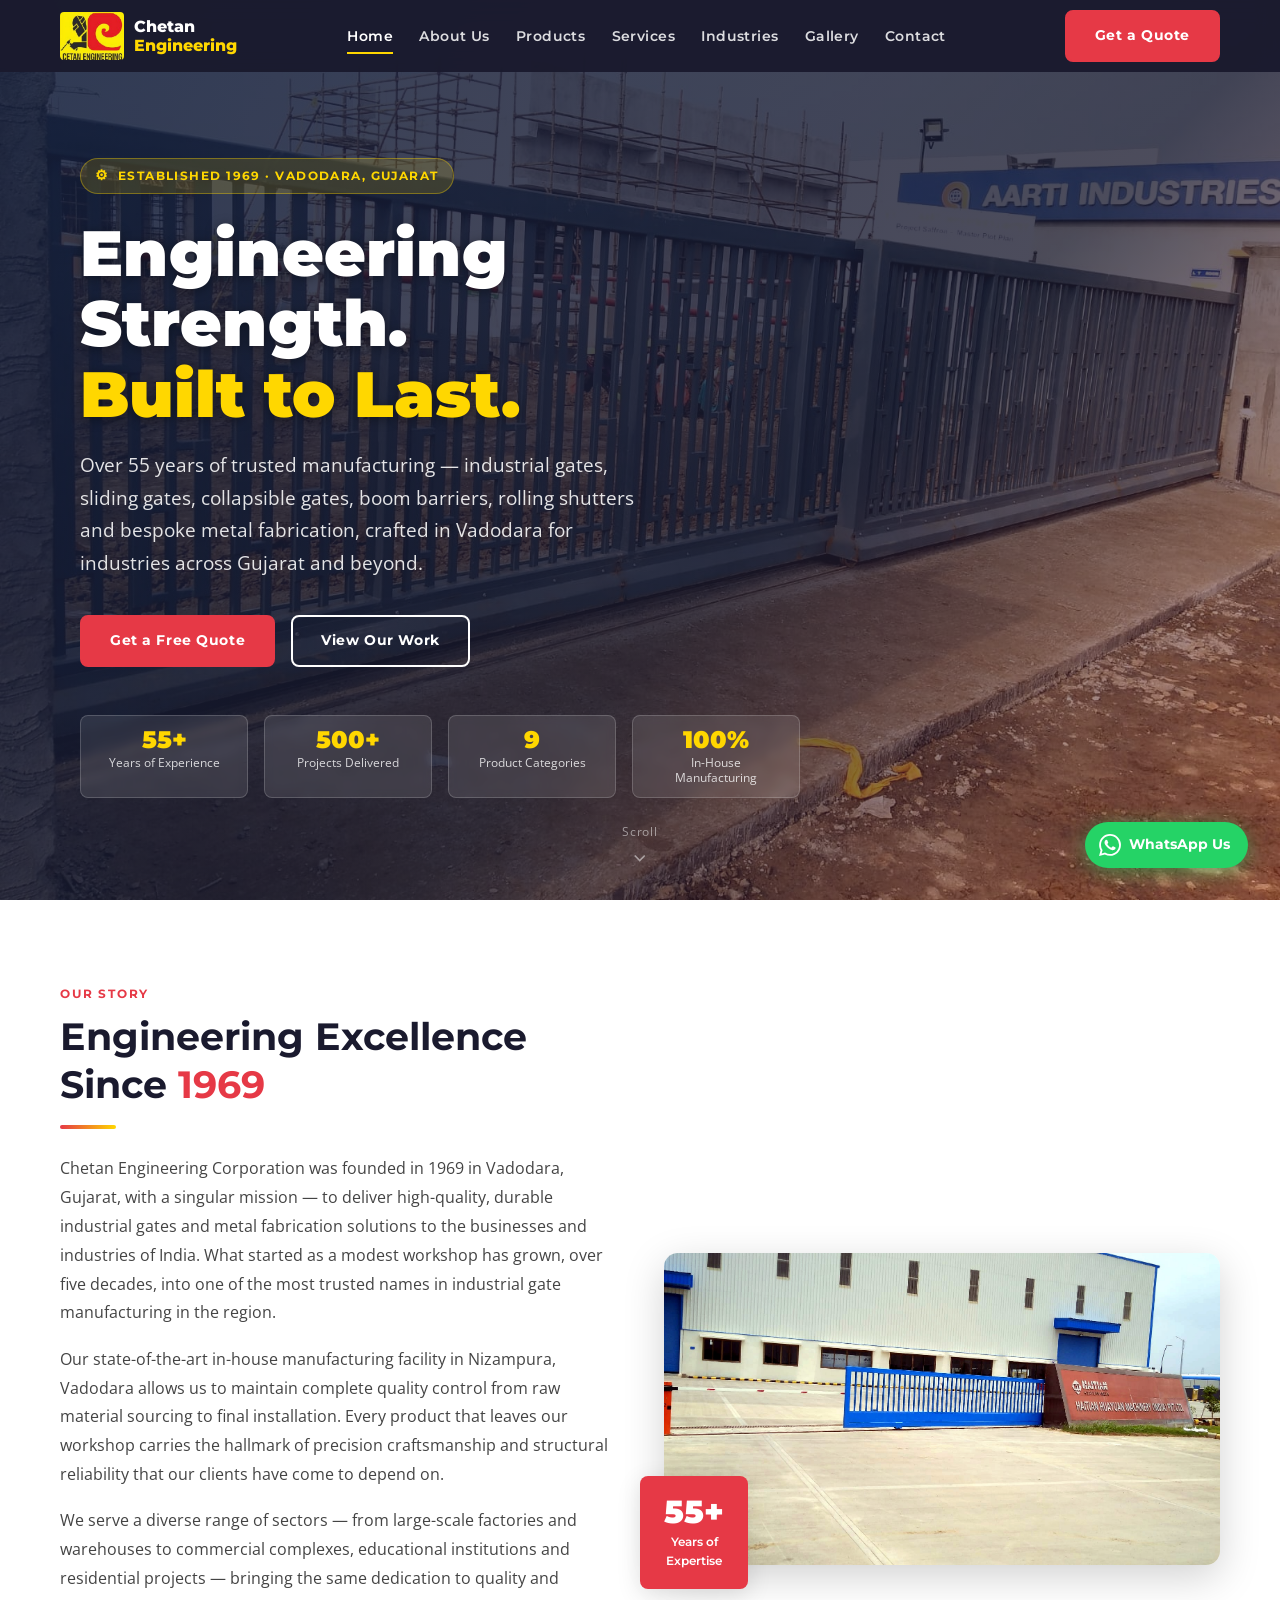
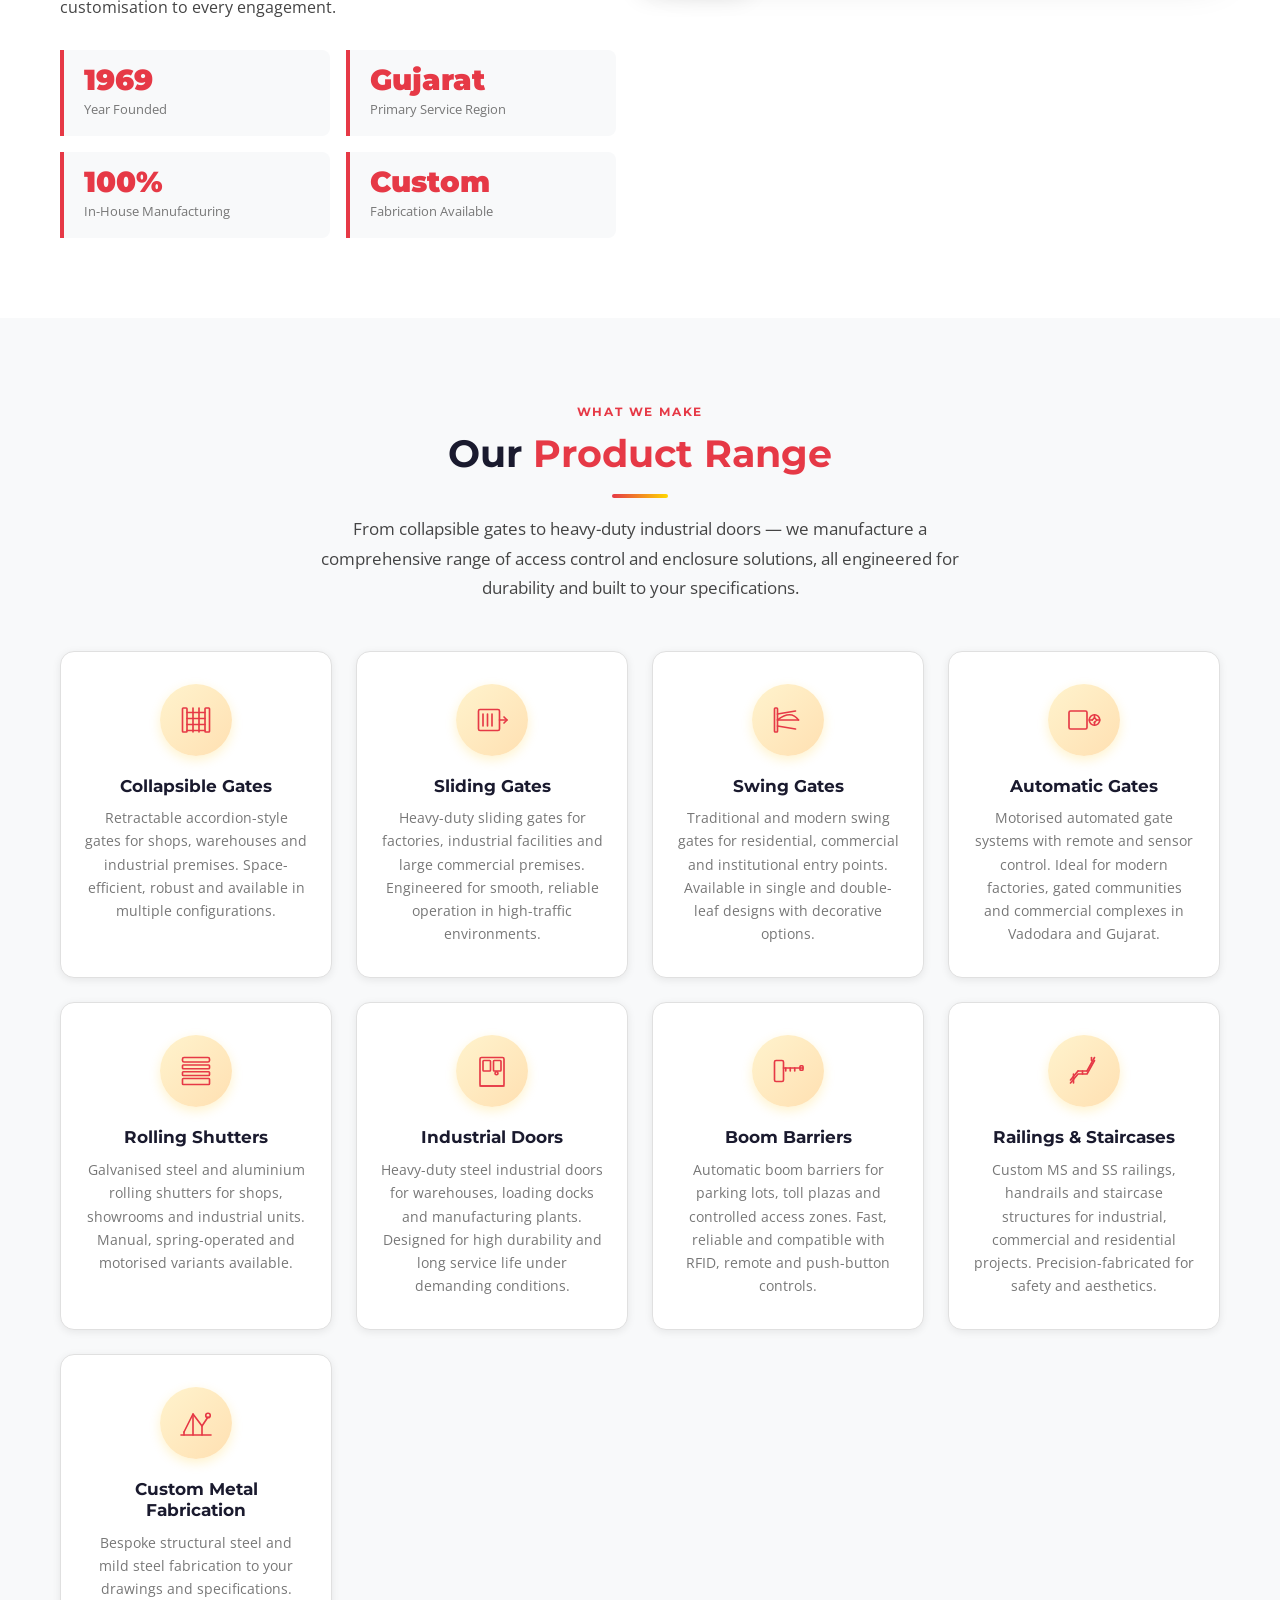
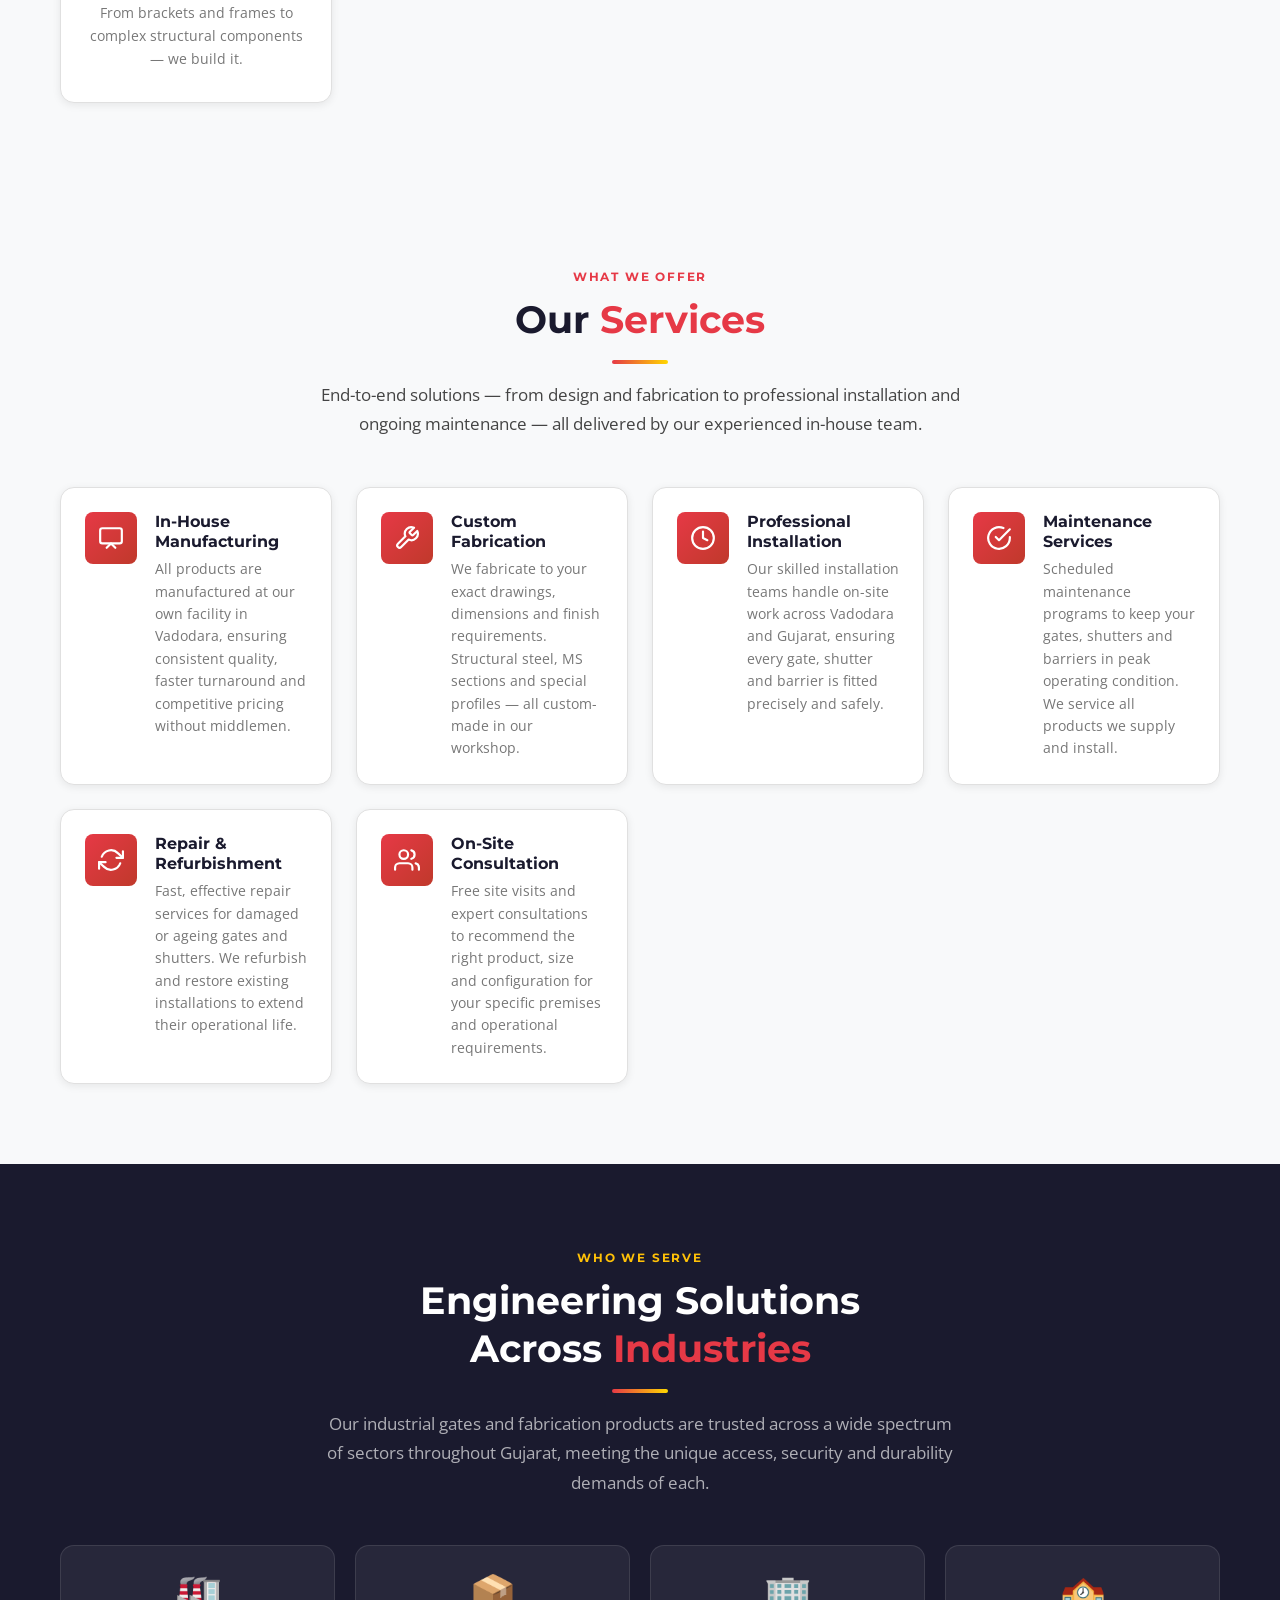
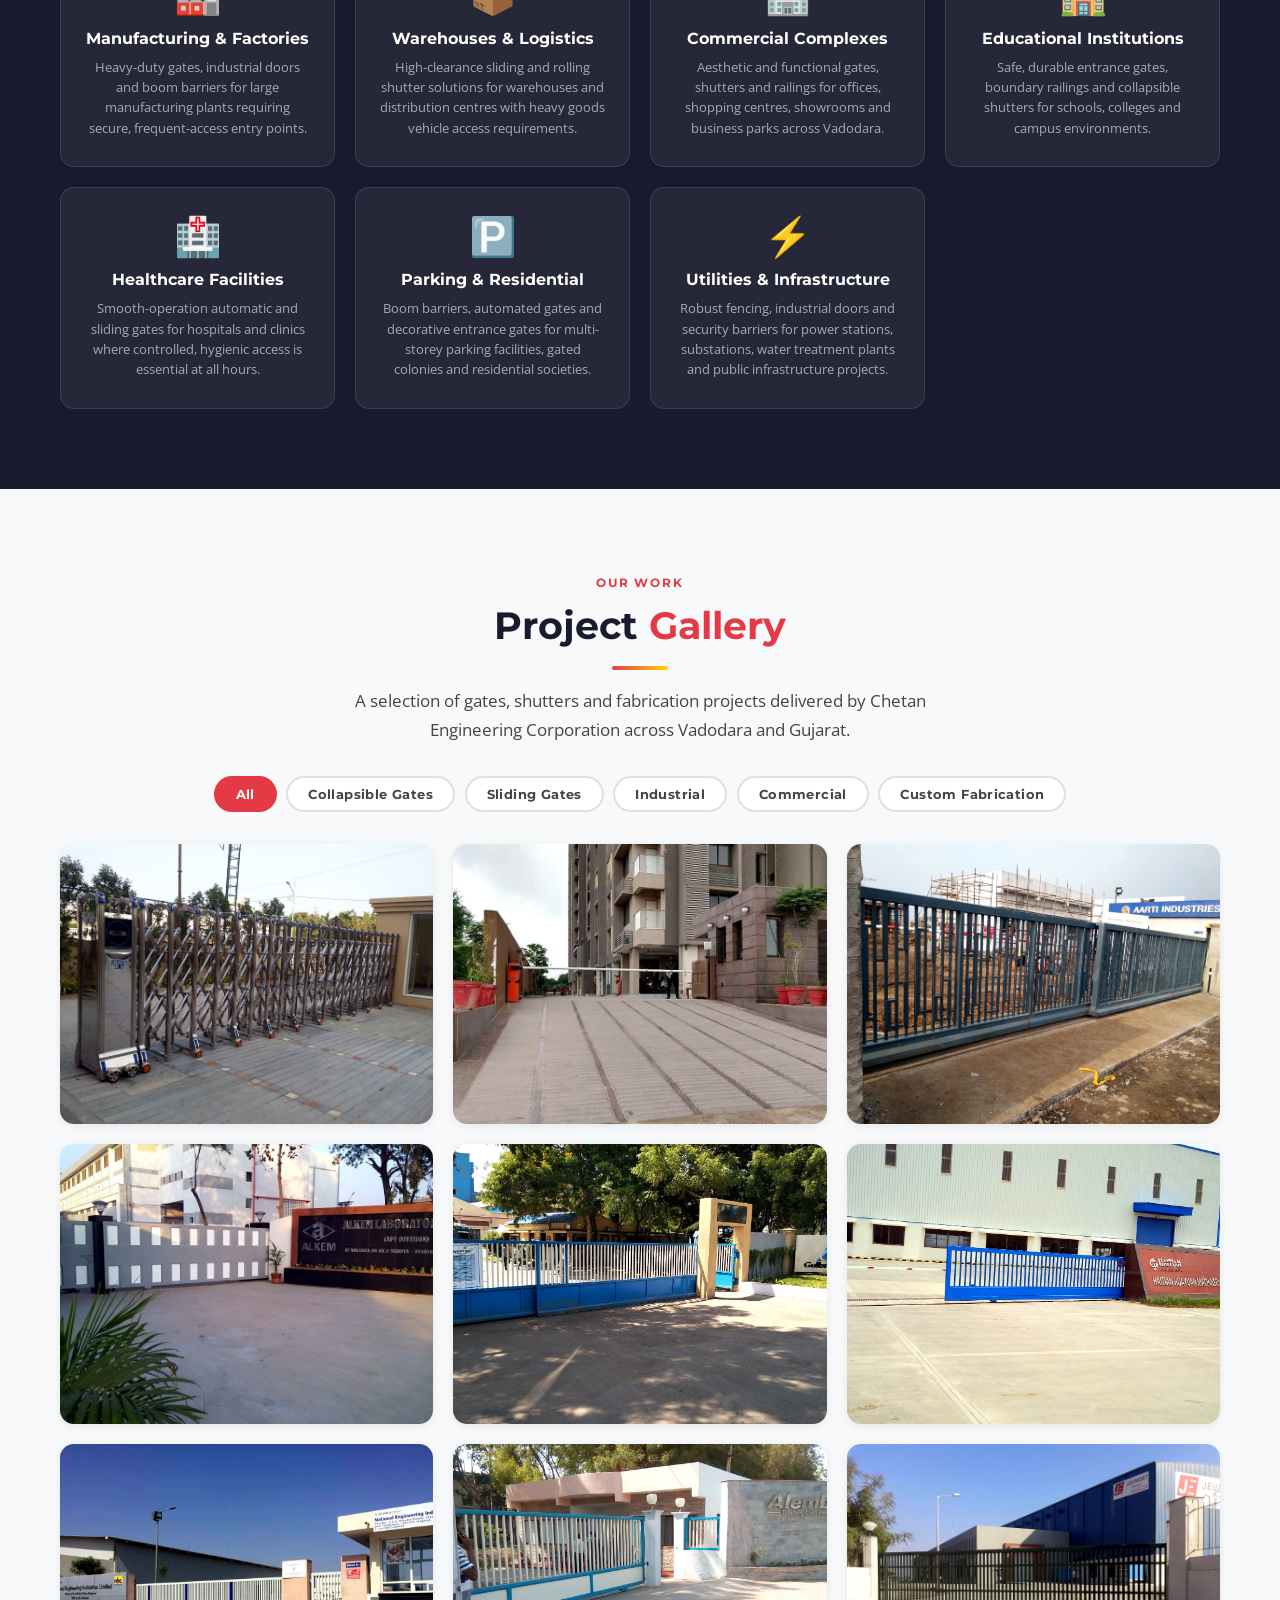
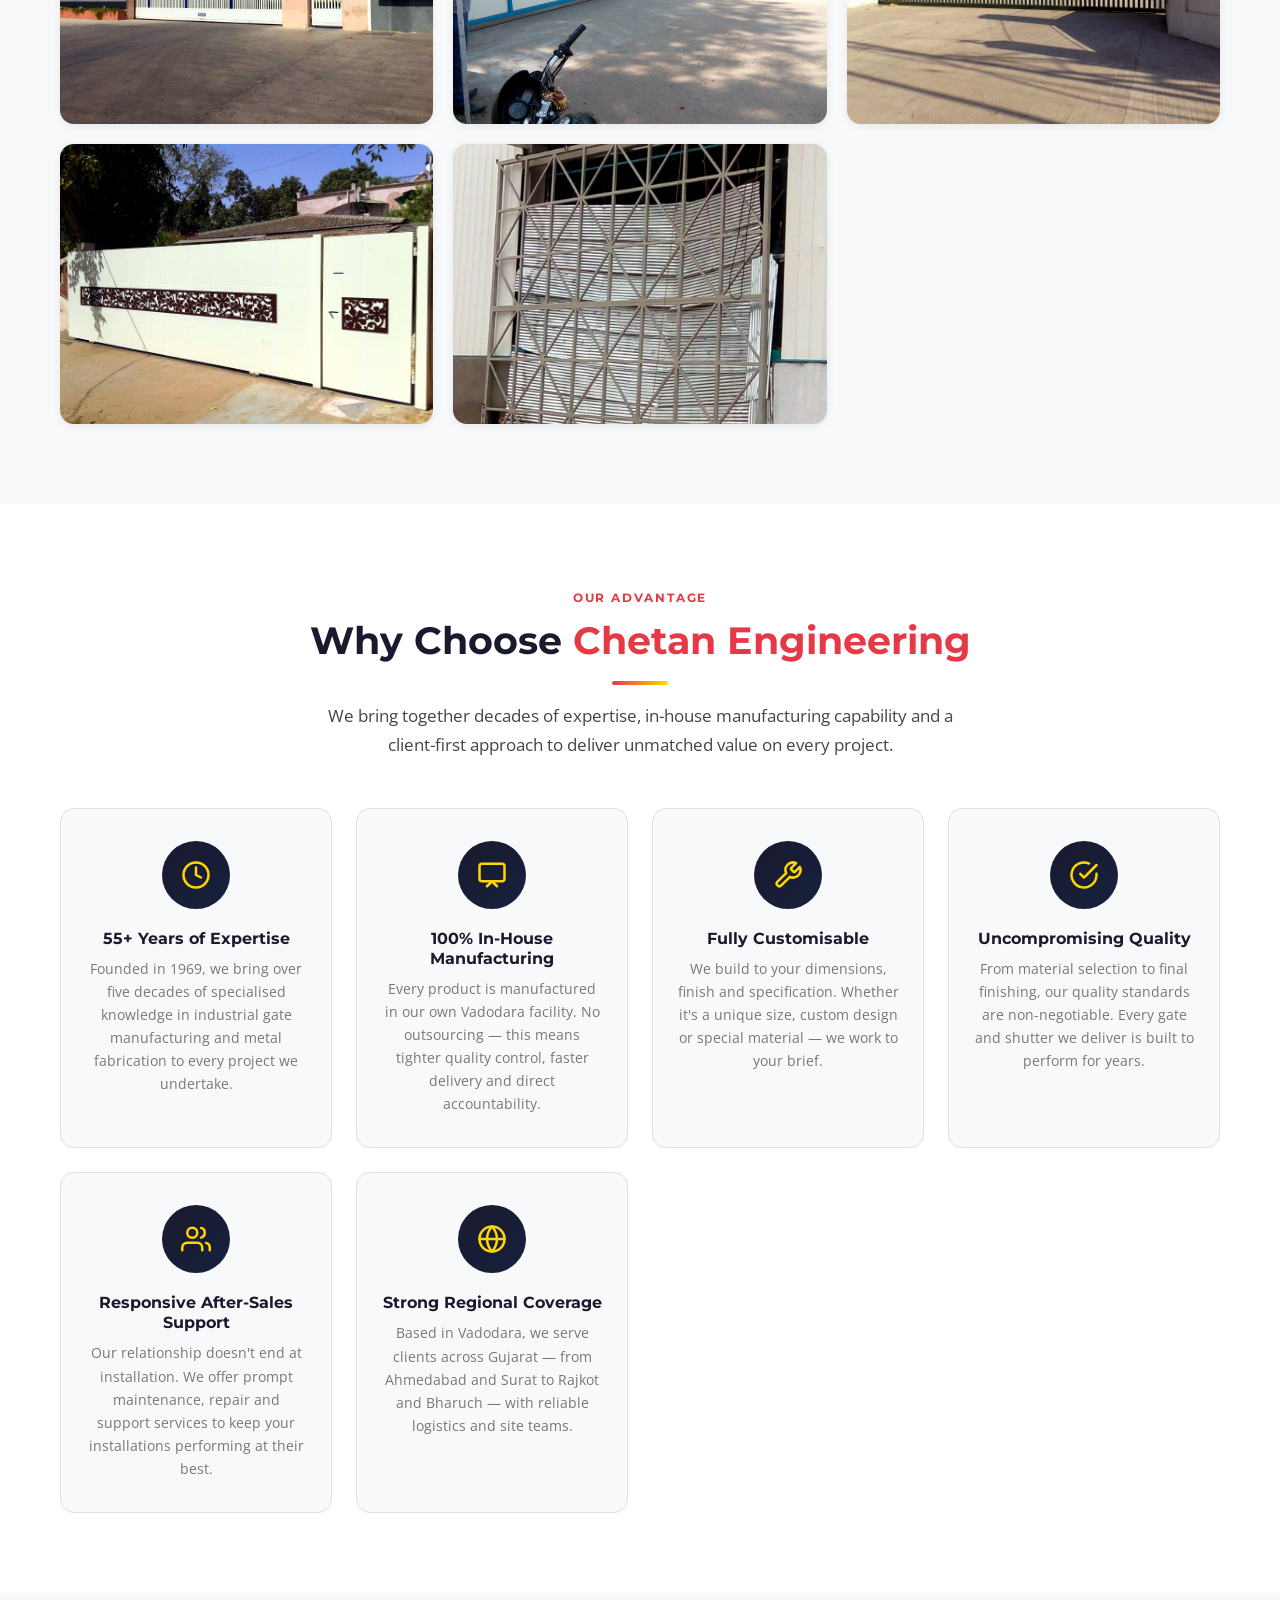
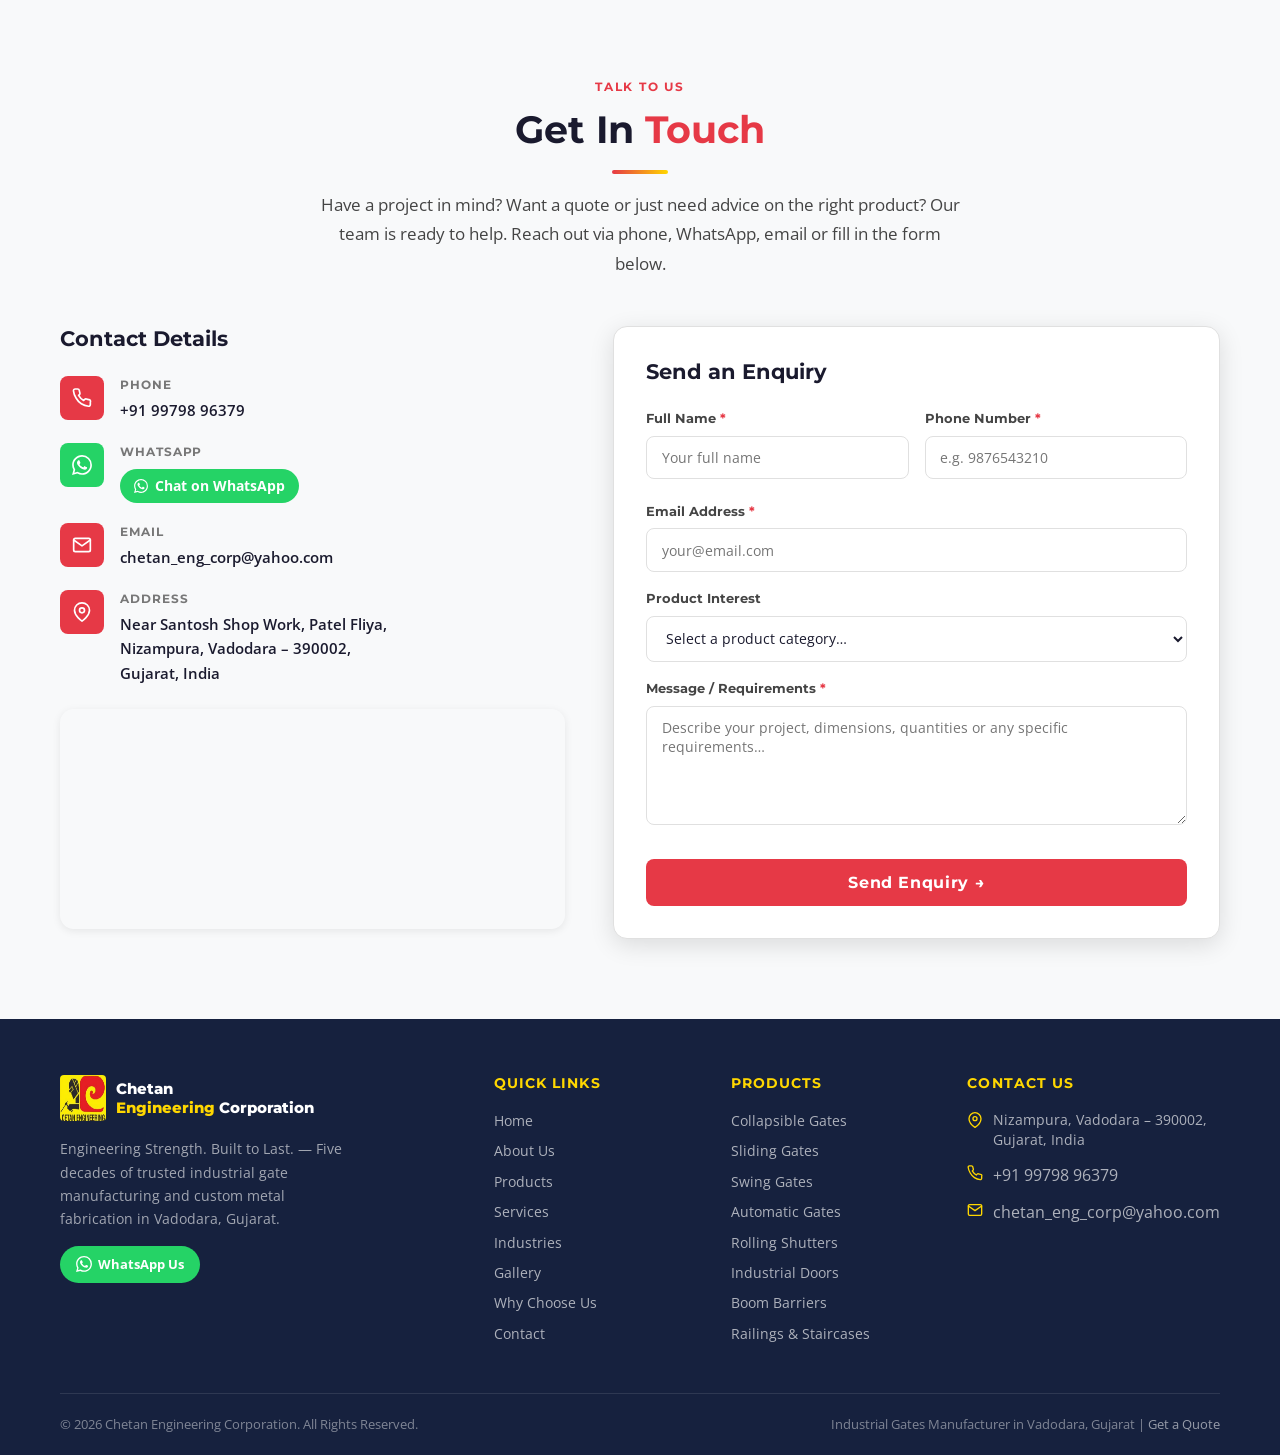
==== commit 1729184c: "Update index.html" ====
--- a/index.html
+++ b/index.html
@@ -122,28 +122,10 @@
       <div class="nav-cta">
         <a href="#contact" class="btn btn-primary">Get a Quote</a>
       </div>
-      <button class="hamburger" id="hamburger" aria-label="Toggle mobile menu" aria-expanded="false"
-        aria-controls="mobile-nav">
-        <span></span><span></span><span></span>
-      </button>
     </div>
   </nav>
 
-  <!-- Mobile Nav Overlay -->
-  <div id="mobile-nav" role="dialog" aria-modal="true" aria-label="Mobile navigation">
-    <ul class="nav-links" role="list">
-      <li><a href="#hero">Home</a></li>
-      <li><a href="#about">About Us</a></li>
-      <li><a href="#products">Products</a></li>
-      <li><a href="#services">Services</a></li>
-      <li><a href="#industries">Industries</a></li>
-      <li><a href="#gallery">Gallery</a></li>
-      <li><a href="#contact">Contact</a></li>
-    </ul>
-    <div class="nav-cta">
-      <a href="#contact" class="btn btn-primary">Get a Quote</a>
-    </div>
-  </div>
+ 
 
   <!-- ═══════════════════════════════════════════════════════
        HERO
@@ -1282,4 +1264,4 @@
   <script src="script.js" defer></script>
 </body>
 
-</html>+</html>
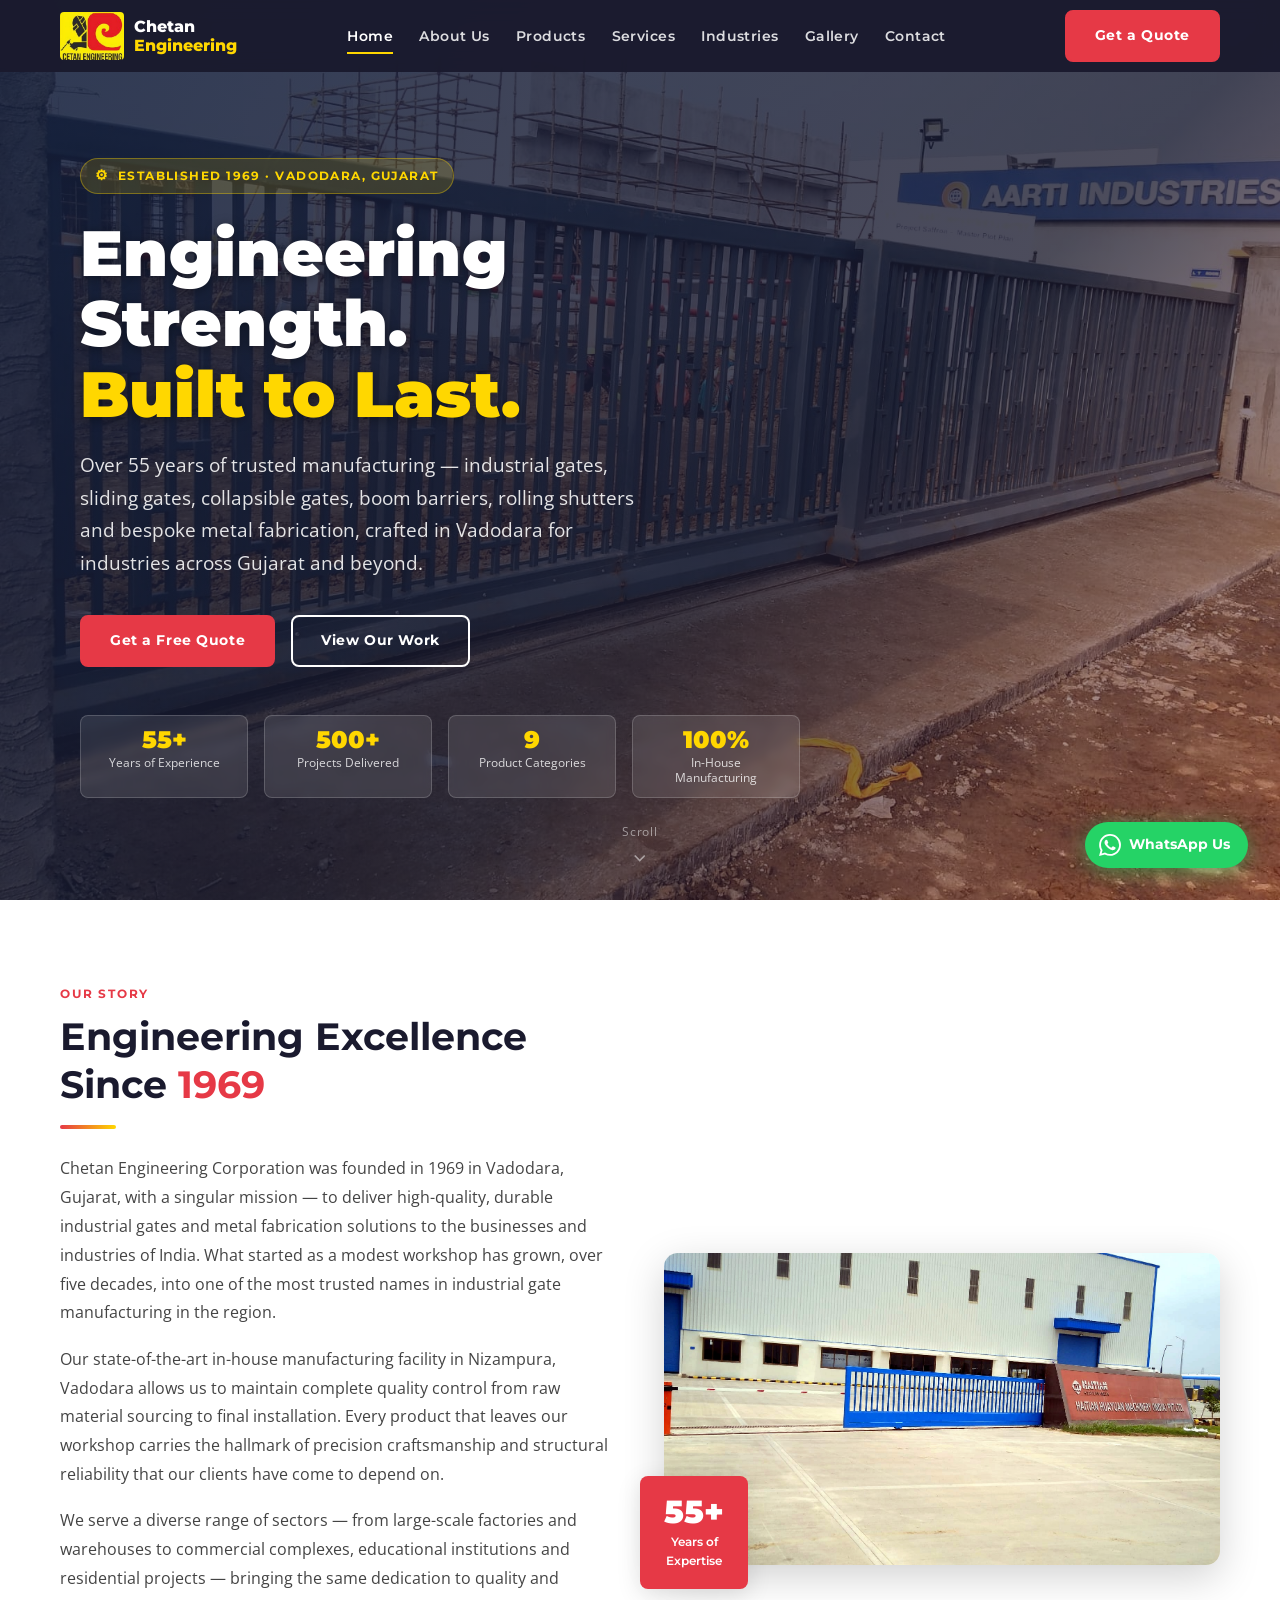
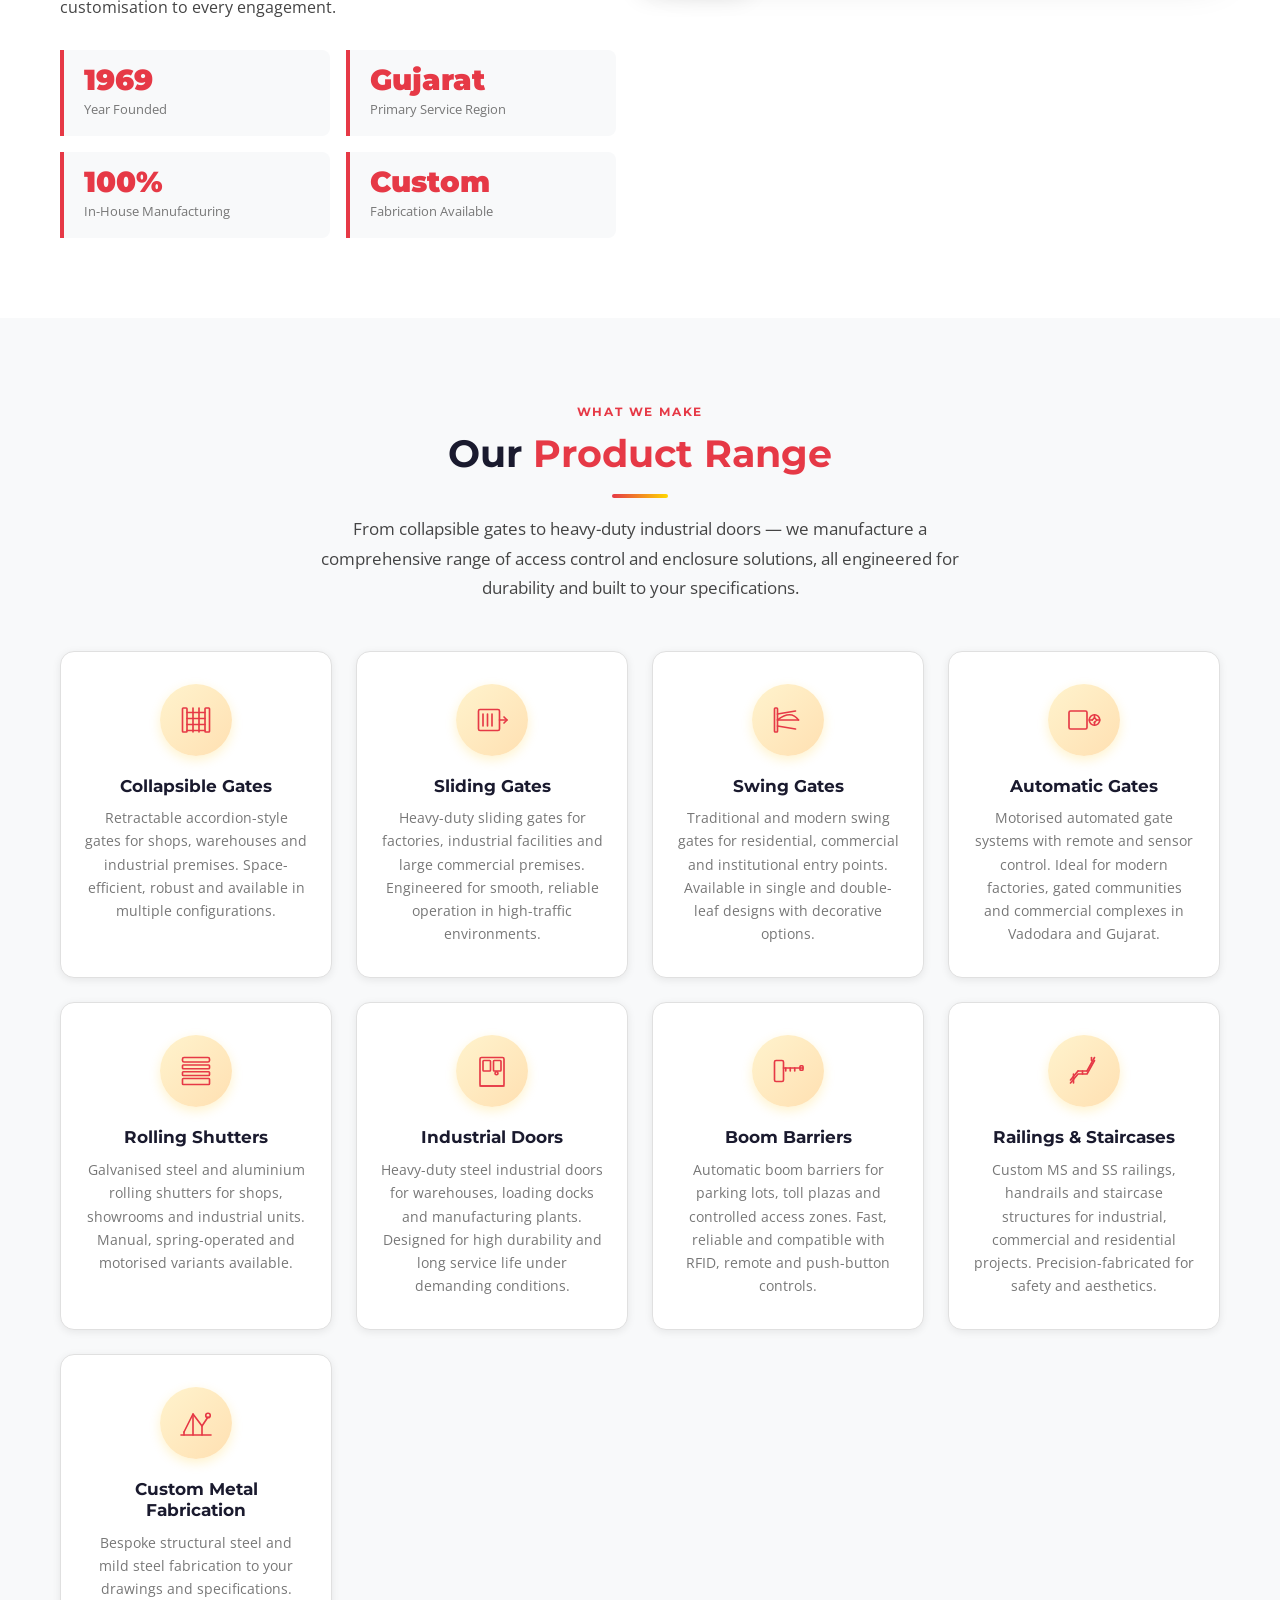
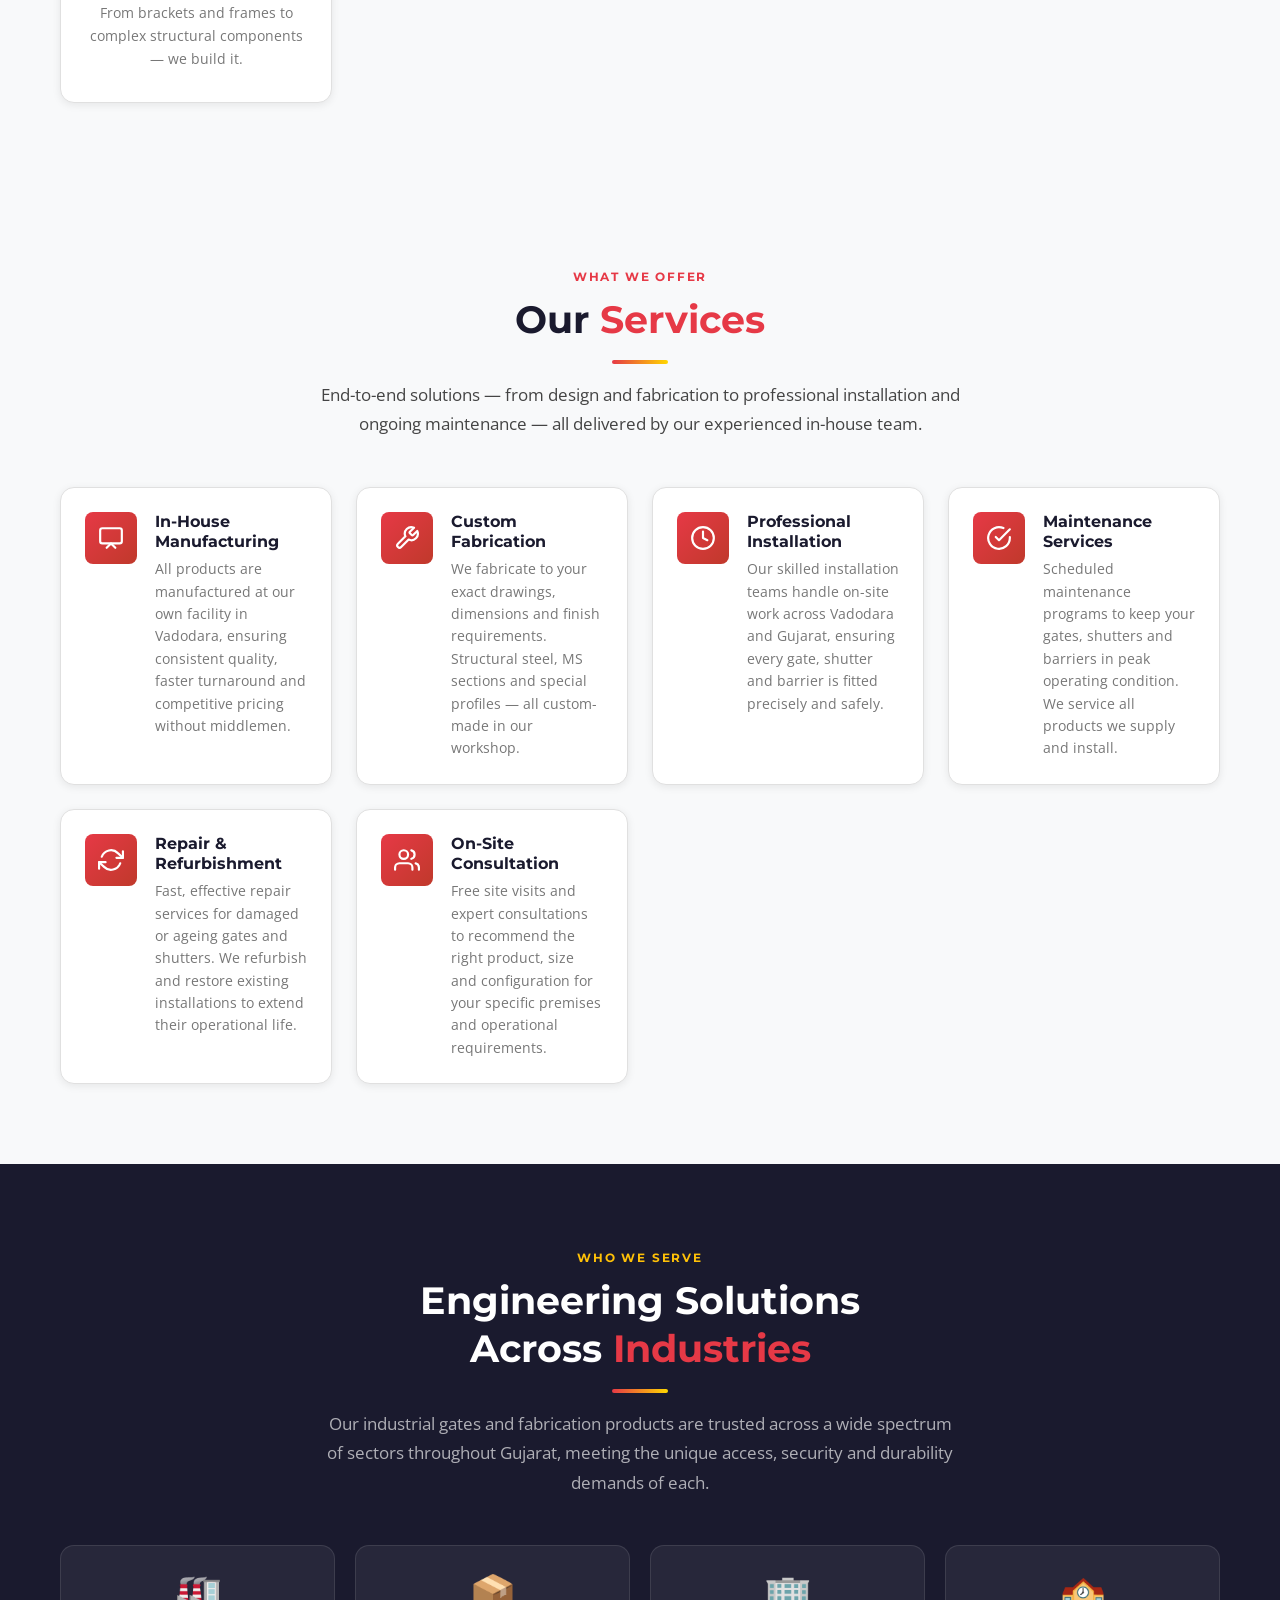
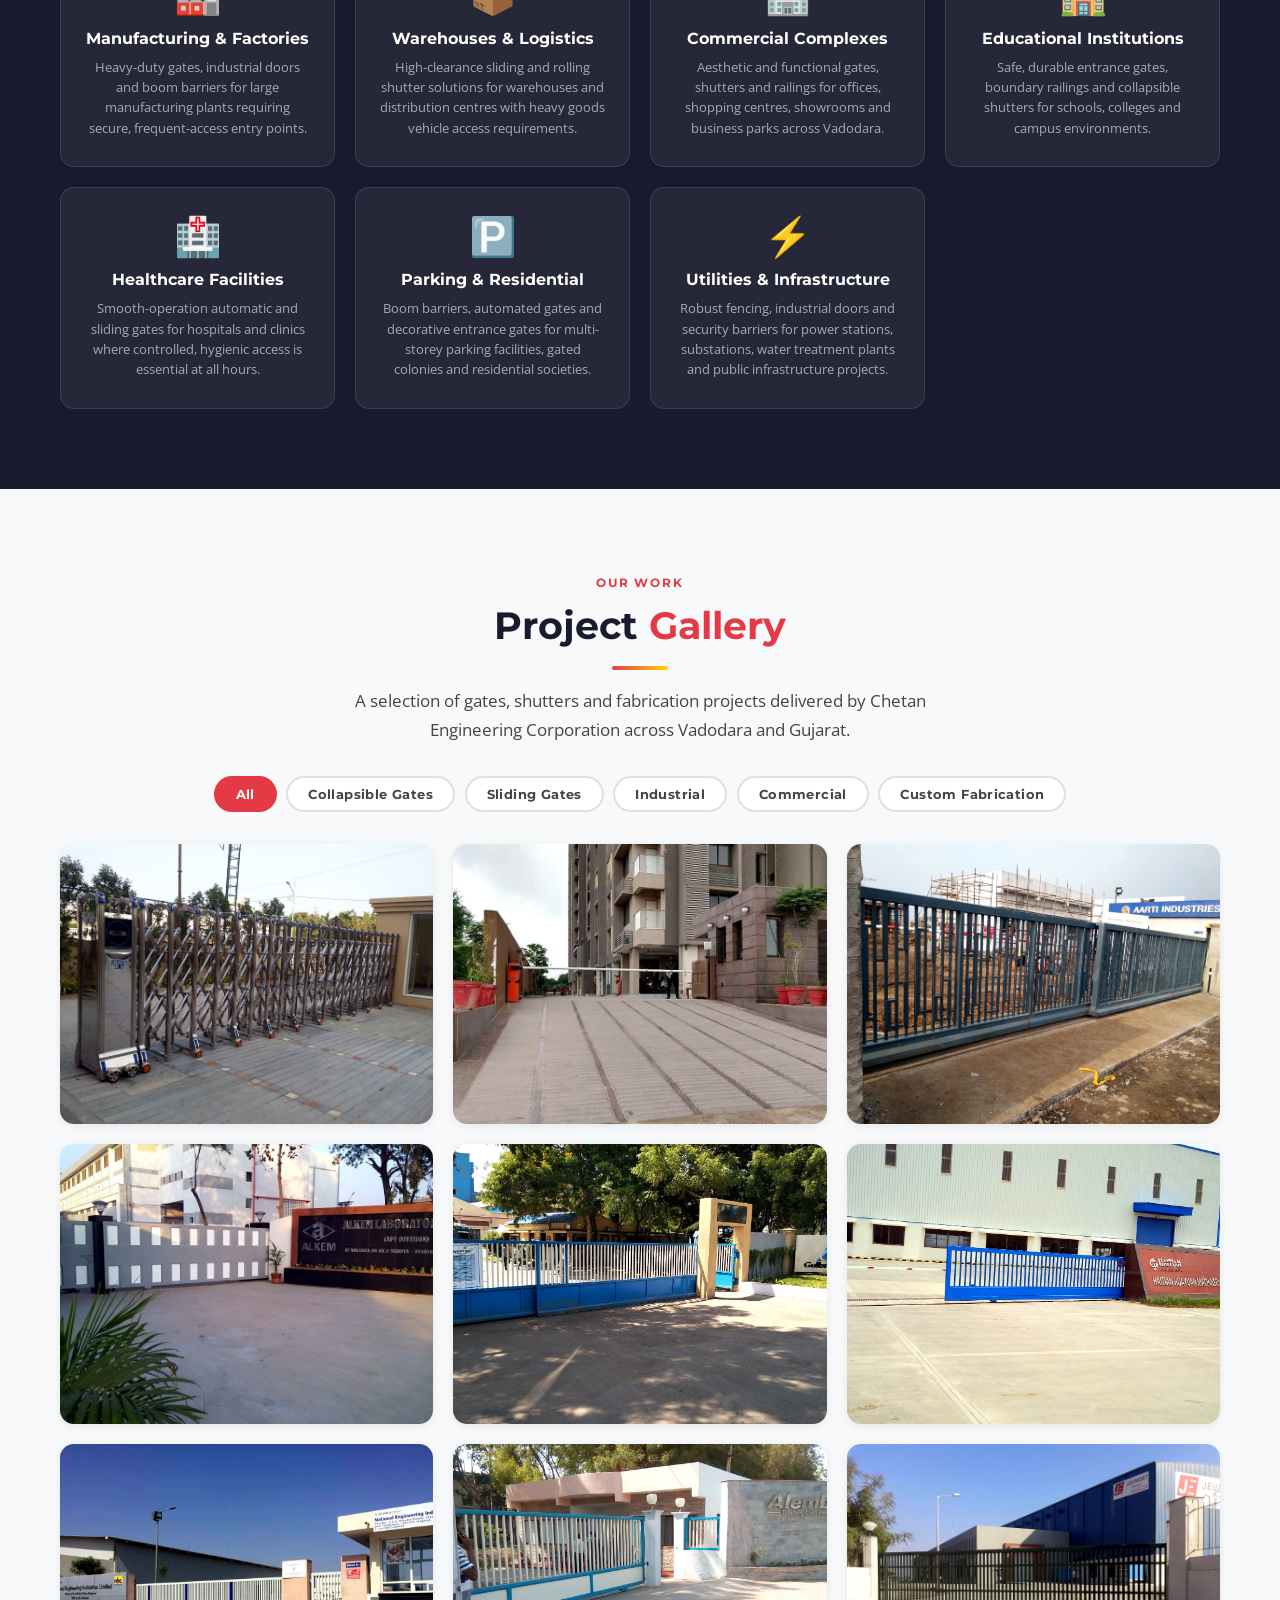
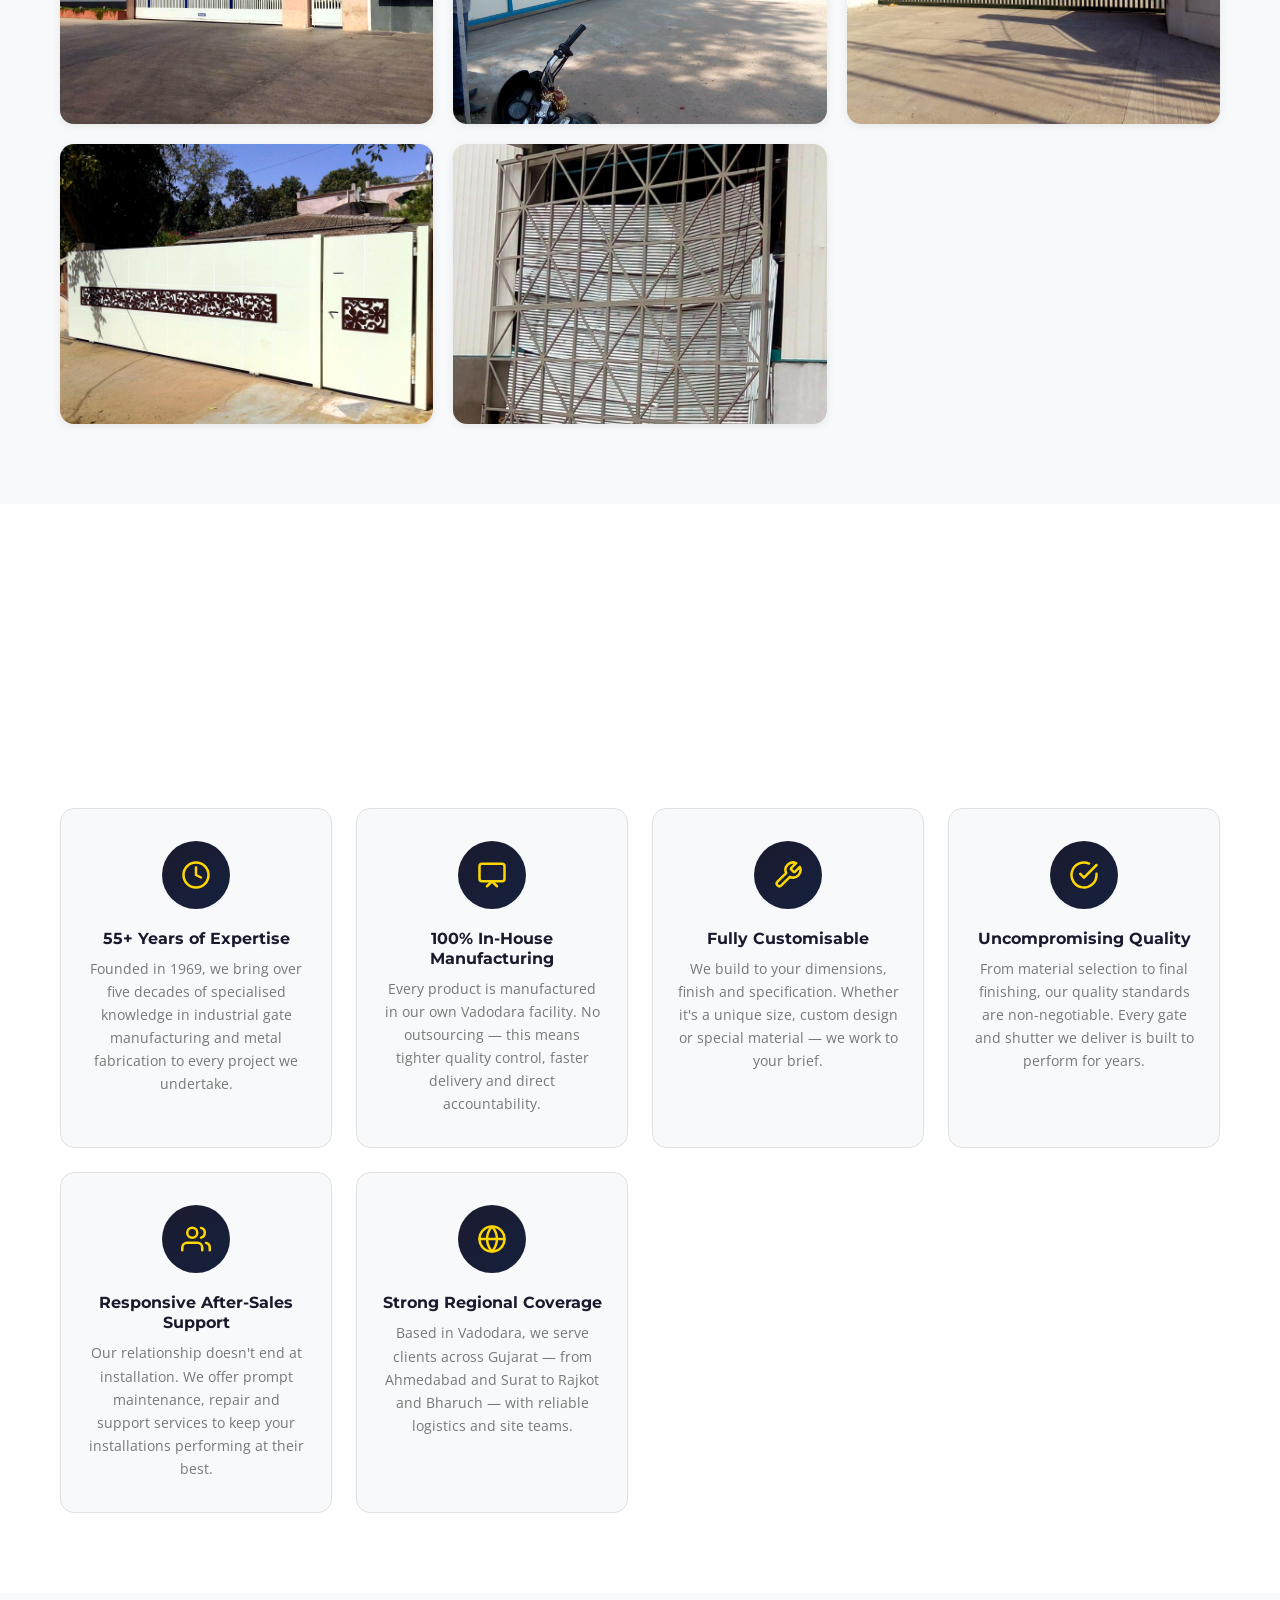
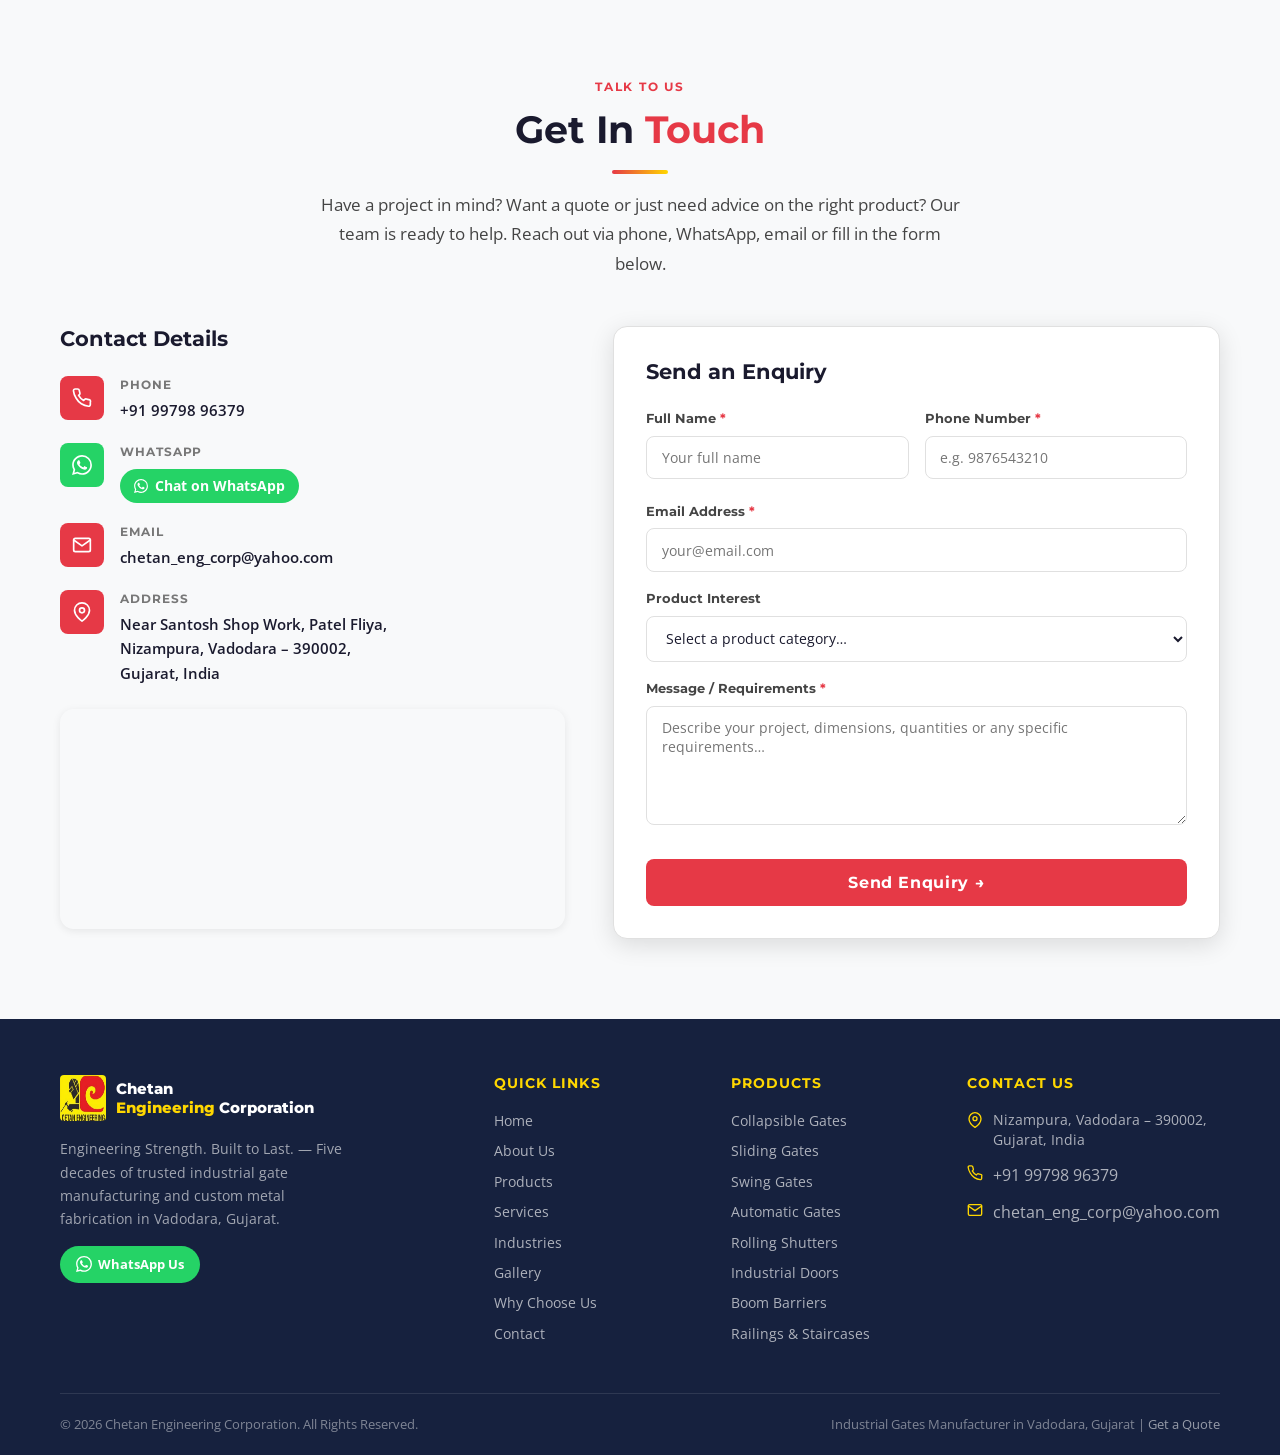
==== commit e012feb2: "Update index.html" ====
--- a/index.html
+++ b/index.html
@@ -2,6 +2,7 @@
 <html lang="en">
 
 <head>
+  <meta name="google-site-verification" content="FPQs4j69QdUvnfjWhZvQm_CgsPJwnQLggV-jH8u98vQ" />
   <meta charset="UTF-8">
   <meta name="viewport" content="width=device-width, initial-scale=1.0">
   <meta http-equiv="X-UA-Compatible" content="IE=edge">
